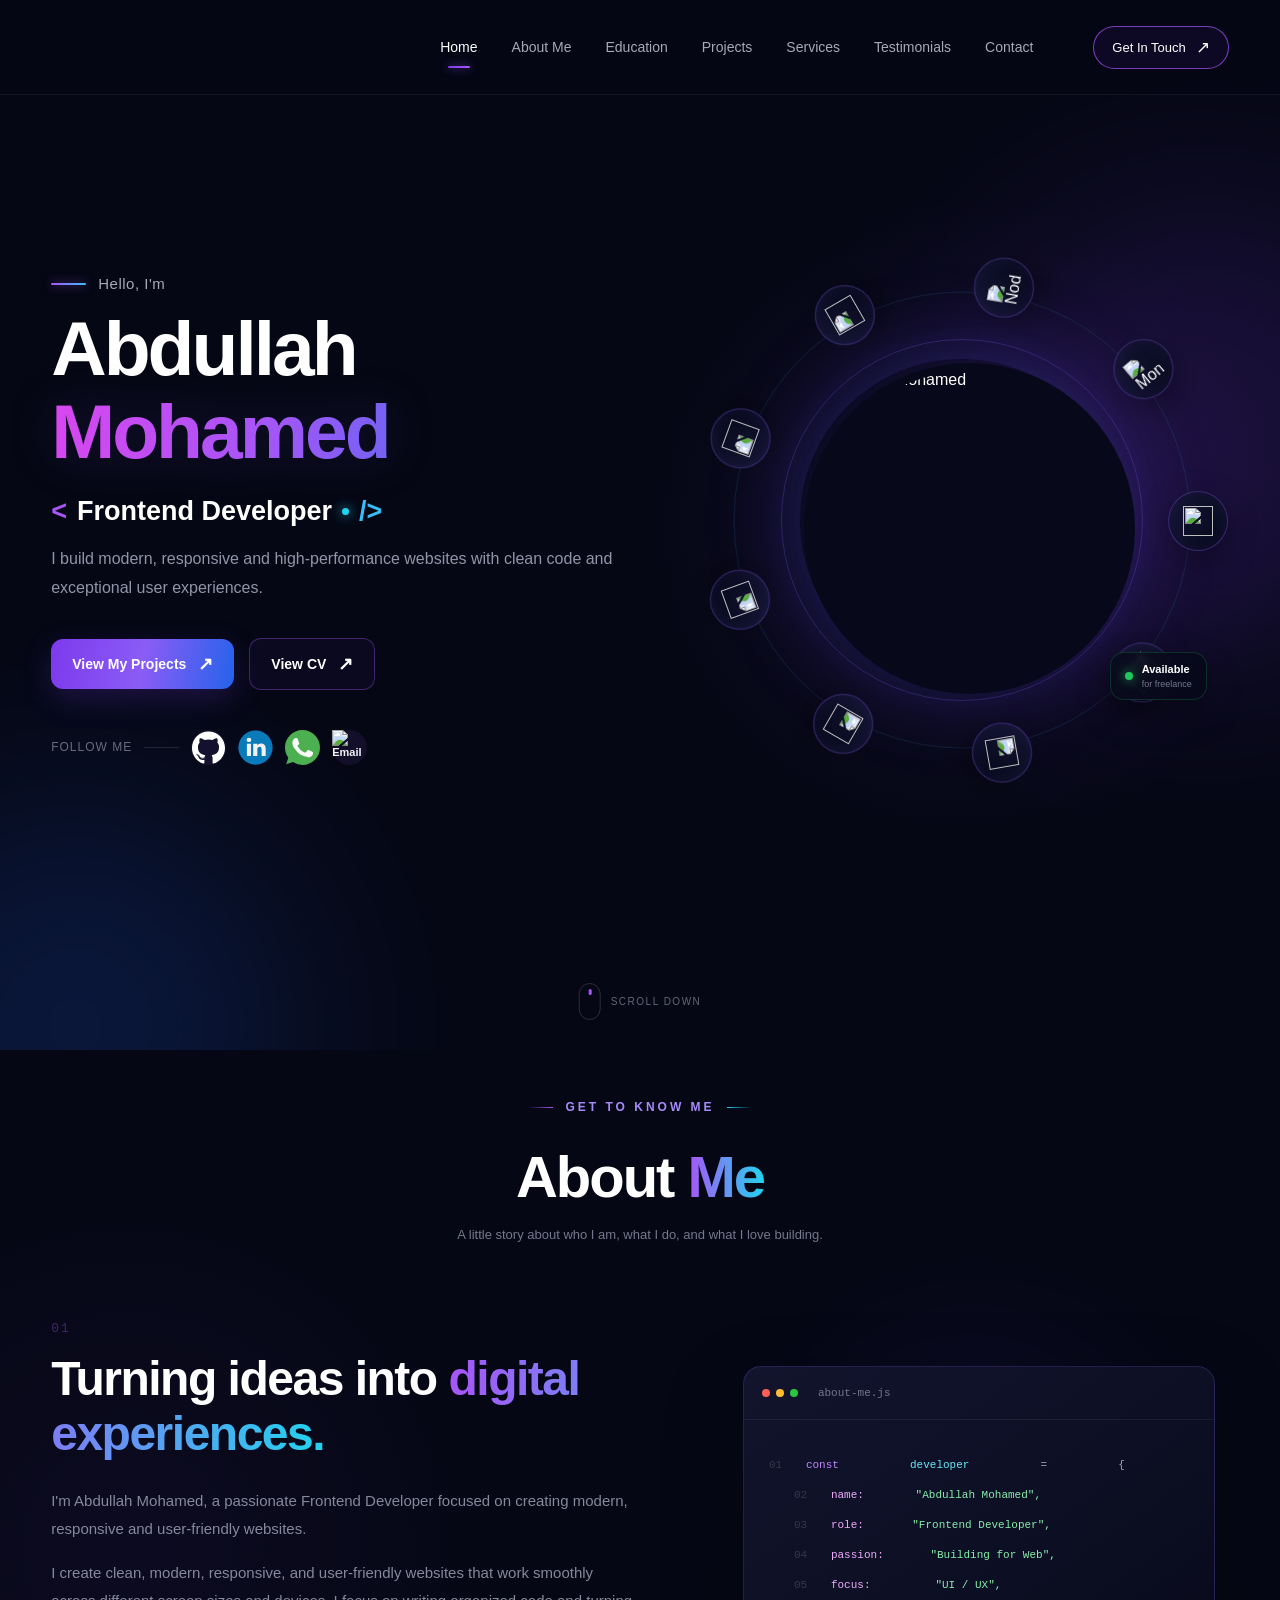
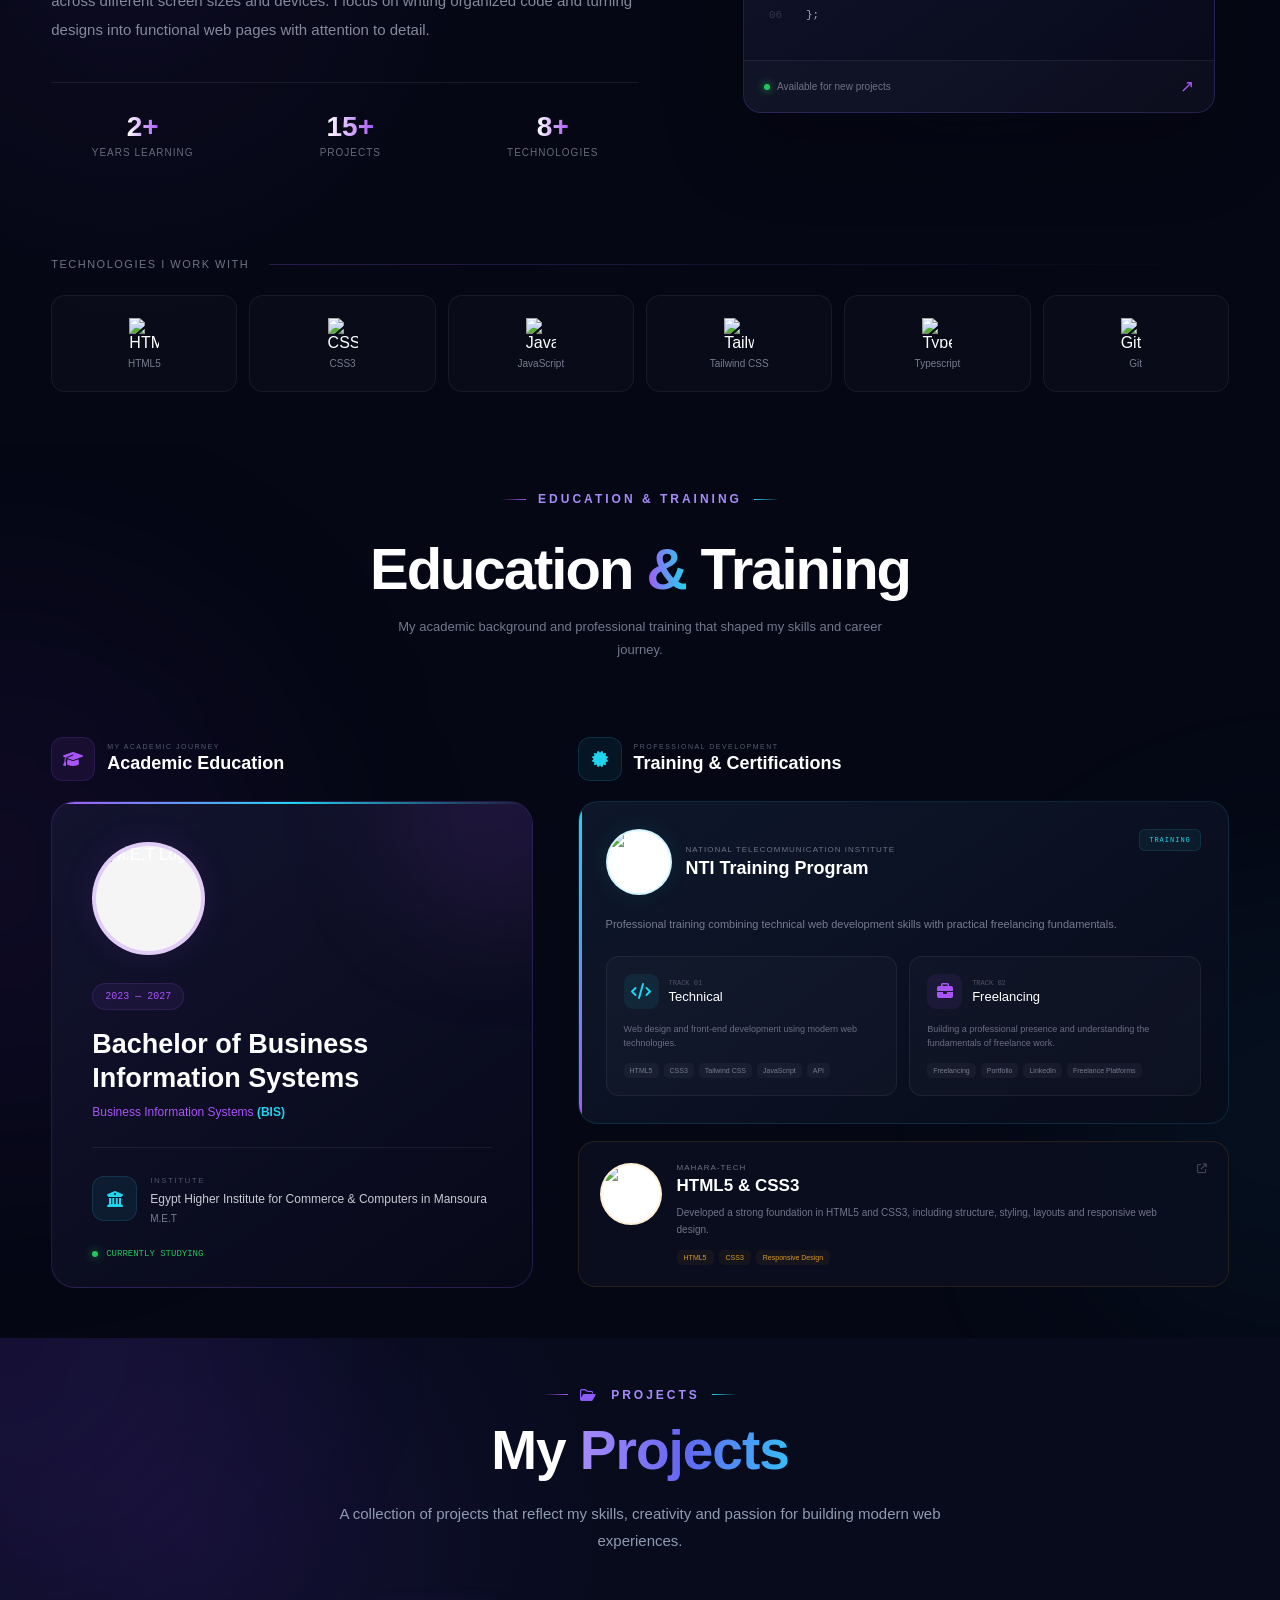
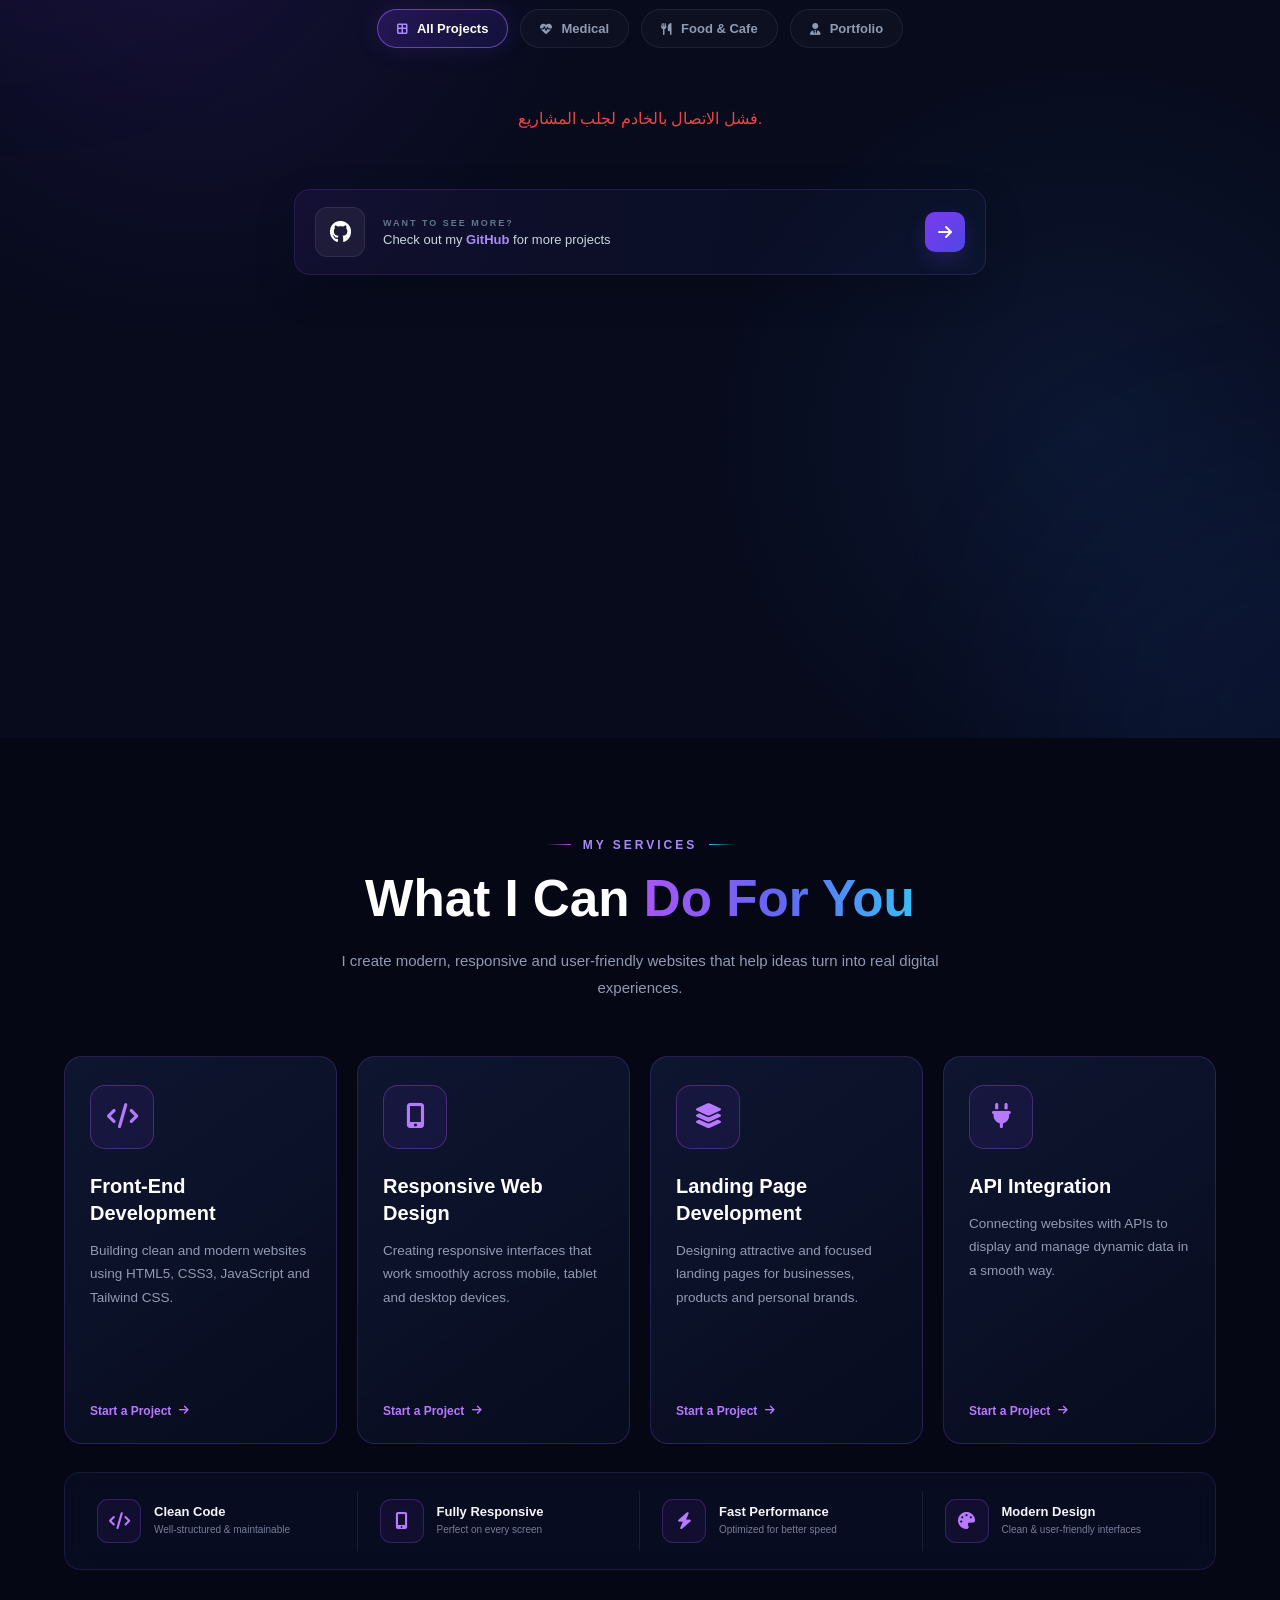
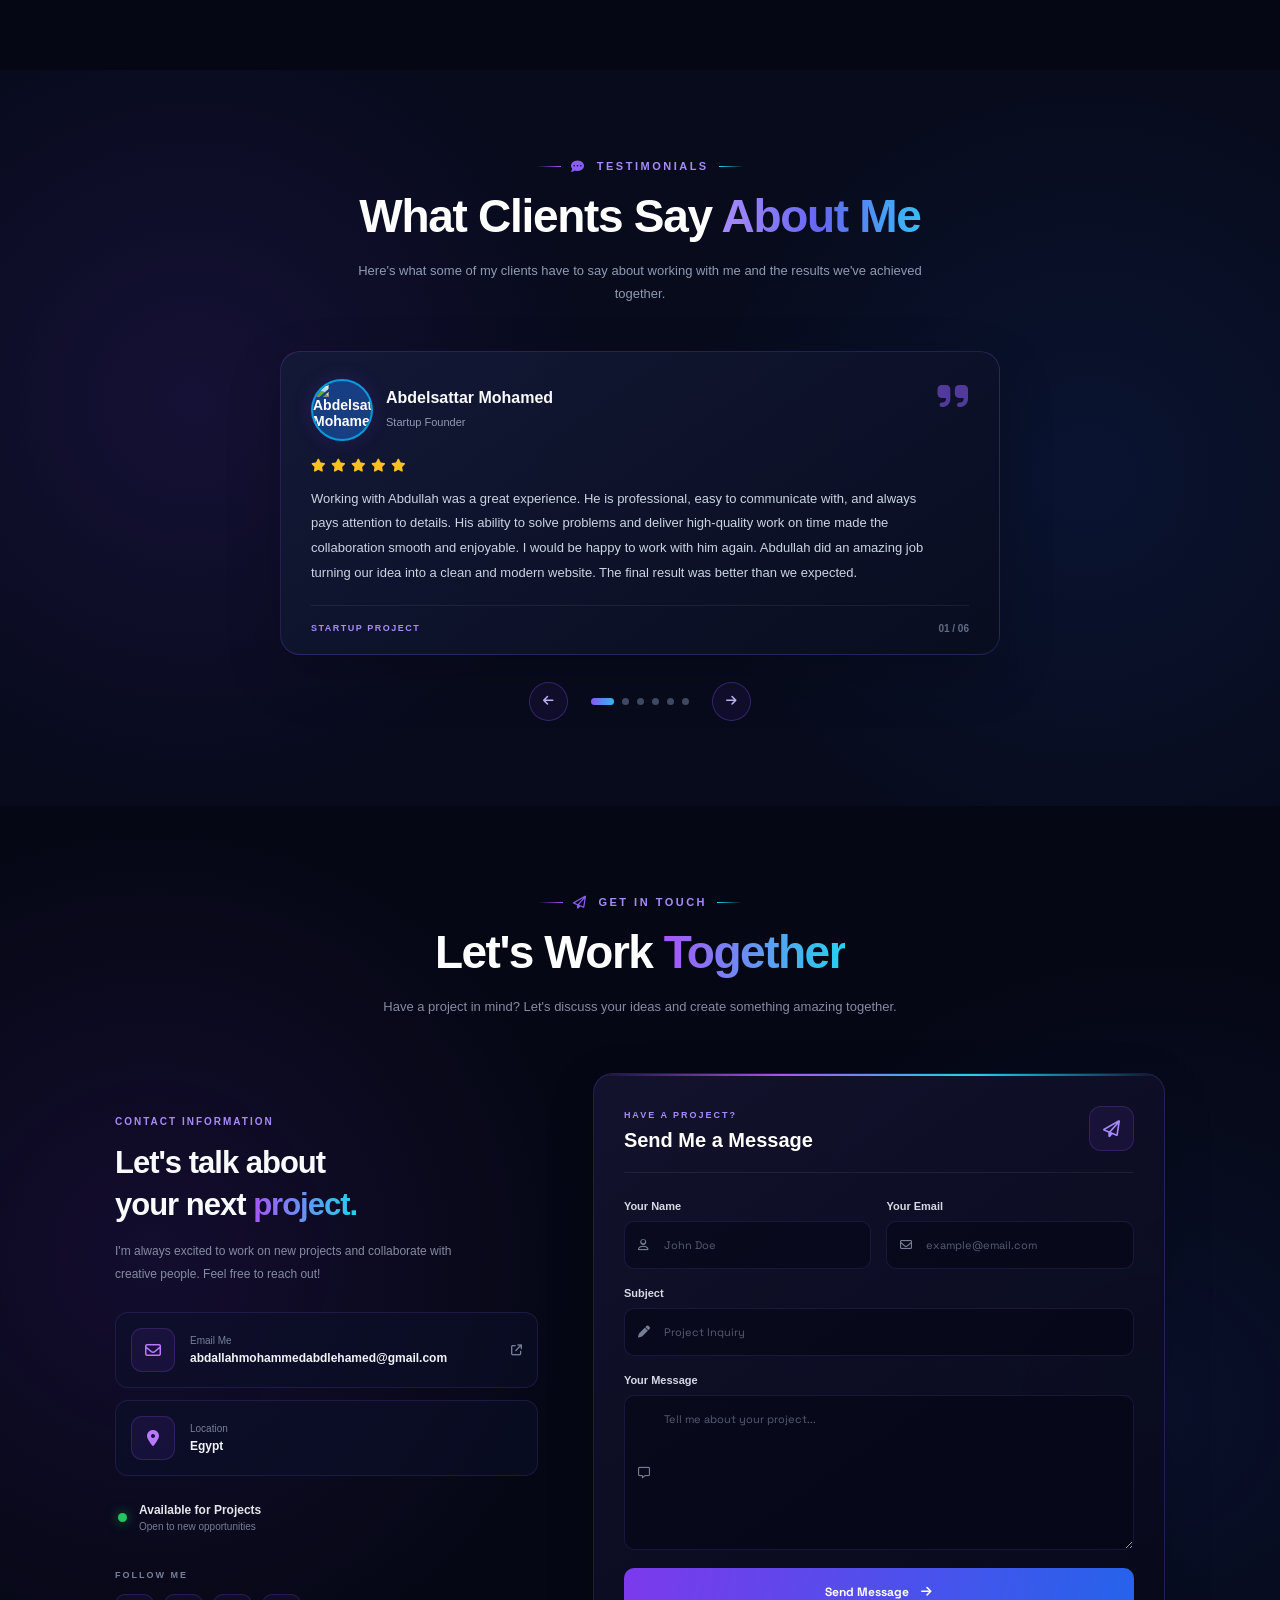
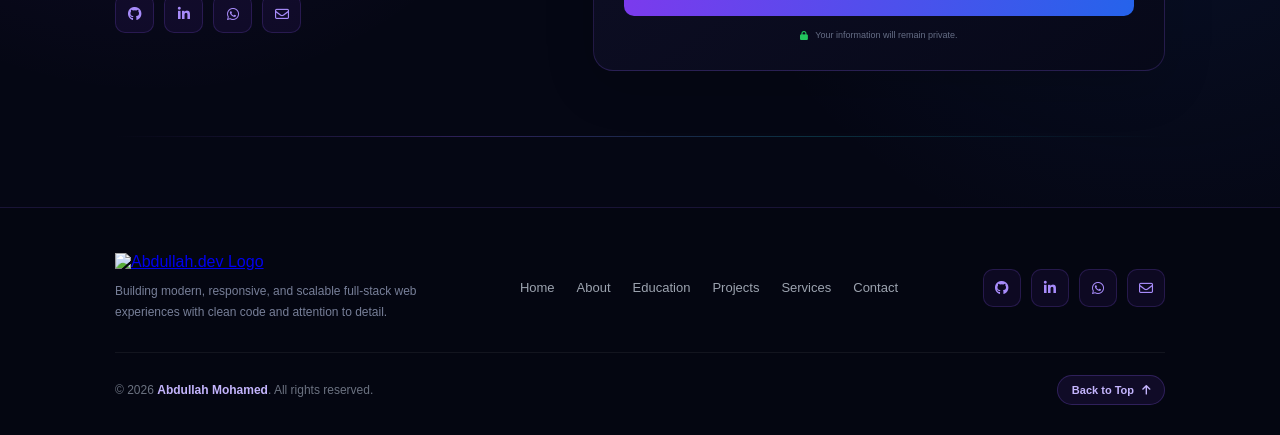
==== Frontend/index.html @ ff329a5b "Add frontend, admin, and backend code" ====
<!DOCTYPE html>
<html lang="en">

<head>
    <meta charset="UTF-8">
    <meta name="viewport" content="width=device-width, initial-scale=1.0">
   <title>Abdullah Mohamed | Portfolio</title>
    <link rel="stylesheet" href="style.css">
    <link rel="stylesheet" href="https://cdnjs.cloudflare.com/ajax/libs/font-awesome/6.5.1/css/all.min.css"
        crossorigin="anonymous" referrerpolicy="no-referrer" />
    <link rel="preconnect" href="https://fonts.googleapis.com">
    <link rel="preconnect" href="https://fonts.gstatic.com" crossorigin>

    <link href="https://fonts.googleapis.com/css2?family=Space+Grotesk:wght@400;500;600;700&display=swap"
        rel="stylesheet">
</head>

<body>
    <header class="navbar" id="navbar">
        <div class="nav-container">

            <!-- Logo -->
            <a href="#home" class="logo">
                <span><img src="imgs\logo.png" alt=""></span>
            </a>

            <!-- Desktop Navigation -->
            <nav class="nav-menu" id="navMenu">
                <a href="#home" class="nav-link active">Home</a>
                <a href="#about" class="nav-link">About Me</a>
                <a href="#education" class="nav-link">Education</a>
                <a href="#projects" class="nav-link">Projects</a>
                <a href="#services" class="nav-link">Services</a>
                <a href="#testimonials" class="nav-link">Testimonials</a>
                <a href="#contact" class="nav-link">Contact</a>
            </nav>

            <!-- CTA -->
            <a href="#contact" class="nav-cta">
                Get In Touch
                <span>↗</span>
            </a>

            <!-- Mobile Menu Button -->
            <button class="menu-toggle" id="menuToggle" aria-label="Open Menu">
                <span></span>
                <span></span>
                <span></span>
            </button>

        </div>
    </header>

    <!-- ================================
     HERO SECTION
================================= -->

    <section class="hero" id="home">

        <!-- Background Effects -->
        <div class="hero-glow hero-glow-1"></div>
        <div class="hero-glow hero-glow-2"></div>

        <div class="hero-container">

            <!-- =========================
             HERO CONTENT
        ========================== -->

            <div class="hero-content">

                <span class="hero-greeting">
                    <span class="greeting-line"></span>
                    Hello, I'm
                </span>

                <h1 class="hero-title">
                    Abdullah
                    <span>Mohamed</span>
                </h1>

                <h2 class="hero-role">
                    Frontend Developer
                    <span class="typing-dot"></span>
                </h2>

                <p class="hero-description">
                    I build modern, responsive and high-performance
                    websites with clean code and exceptional user
                    experiences.
                </p>


                <!-- Buttons -->

                <div class="hero-buttons">

                    <a href="#projects" class="hero-btn primary-btn">
                        <span>View My Projects</span>
                        <span class="btn-arrow">↗</span>
                    </a>

                  <a href="assets/files/Abdullah-CV.pdf" target="_blank" rel="noopener noreferrer" class="hero-btn secondary-btn">
                        <span>View CV</span>
                        <span class="btn-arrow">↗</span>
                    </a>

                </div>


                <!-- Social Links -->

                <div class="hero-social">

                    <span class="social-label">
                        Follow me
                    </span>

                    <div class="social-line"></div>

                    <a href="https://github.com/abdallahmohammedabdlehamed-svg" target="_blank" rel="noopener noreferrer" class="social-link" aria-label="GitHub">

                        <svg xmlns="http://www.w3.org/2000/svg" viewBox="0 0 128 128">
                            <g fill="#ffffff">
                                <path fill-rule="evenodd" clip-rule="evenodd"
                                    d="M64 5.103c-33.347 0-60.388 27.035-60.388 60.388 0 26.682 17.303 49.317 41.297 57.303 3.017.56 4.125-1.31 4.125-2.905 0-1.44-.056-6.197-.082-11.243-16.8 3.653-20.345-7.125-20.345-7.125-2.747-6.98-6.705-8.836-6.705-8.836-5.48-3.748.413-3.67.413-3.67 6.063.425 9.257 6.223 9.257 6.223 5.386 9.23 14.127 6.562 17.573 5.02.542-3.903 2.107-6.568 3.834-8.076-13.413-1.525-27.514-6.704-27.514-29.843 0-6.593 2.36-11.98 6.223-16.21-.628-1.52-2.695-7.662.584-15.98 0 0 5.07-1.623 16.61 6.19C53.7 35 58.867 34.327 64 34.304c5.13.023 10.3.694 15.127 2.033 11.526-7.813 16.59-6.19 16.59-6.19 3.287 8.317 1.22 14.46.593 15.98 3.872 4.23 6.215 9.617 6.215 16.21 0 23.194-14.127 28.3-27.574 29.796 2.167 1.874 4.097 5.55 4.097 11.183 0 8.08-.07 14.583-.07 16.572 0 1.607 1.088 3.49 4.148 2.897 23.98-7.994 41.263-30.622 41.263-57.294C124.388 32.14 97.35 5.104 64 5.104z" />
                                <path
                                    d="M26.484 91.806c-.133.3-.605.39-1.035.185-.44-.196-.685-.605-.543-.906.13-.31.603-.395 1.04-.188.44.197.69.61.537.91zm2.446 2.729c-.287.267-.85.143-1.232-.28-.396-.42-.47-.983-.177-1.254.298-.266.844-.14 1.24.28.394.426.472.984.17 1.255zM31.312 98.012c-.37.258-.976.017-1.35-.52-.37-.538-.37-1.183.01-1.44.373-.258.97-.025 1.35.507.368.545.368 1.19-.01 1.452zm3.261 3.361c-.33.365-1.036.267-1.552-.23-.527-.487-.674-1.18-.343-1.544.336-.366 1.045-.264 1.564.23.527.486.686 1.18.333 1.543zm4.5 1.951c-.147.473-.825.688-1.51.486-.683-.207-1.13-.76-.99-1.238.14-.477.823-.7 1.512-.485.683.206 1.13.756.988 1.237zm4.943.361c.017.498-.563.91-1.28.92-.723.017-1.308-.387-1.315-.877 0-.503.568-.91 1.29-.924.717-.013 1.306.387 1.306.88zm4.598-.782c.086.485-.413.984-1.126 1.117-.7.13-1.35-.172-1.44-.653-.086-.498.422-.997 1.122-1.126.714-.123 1.354.17 1.444.663zm0 0" />
                            </g>
                        </svg>

                    </a>

                    <a href="https://www.linkedin.com/in/abdullah-mohammed0" target="_blank" rel="noopener noreferrer" class="social-link" aria-label="LinkedIn">

                        <svg xmlns="http://www.w3.org/2000/svg" xml:space="preserve" viewBox="0 0 512 512"
                            id="linkedin">
                            <switch fill="#000000">
                                <g>
                                    <path fill="#0A7BBA"
                                        d="M506 256.879c0 138.066-111.934 250-250 250-138.067 0-250-111.934-250-250 0-138.067 111.933-250 250-250 138.066 0 250 111.933 250 250zm0 0">
                                    </path>
                                    <path fill="#F2F2F2"
                                        d="M405.36 276.985v103.076h-59.753v-96.157c0-24.153-8.617-40.647-30.269-40.647-16.493 0-26.308 11.119-30.638 21.869-1.588 3.83-1.98 9.161-1.98 14.558v100.378h-59.774s.805-162.873 0-179.734h59.774v25.478c-.108.196-.282.389-.392.585h.392v-.585c7.943-12.227 22.108-29.702 53.856-29.702 39.321 0 68.784 25.698 68.784 80.881zM160.452 113.698c-20.455 0-33.815 13.426-33.815 31.052 0 17.255 12.969 31.049 33.032 31.049h.37c20.846 0 33.815-13.793 33.815-31.049-.392-17.625-12.969-31.052-33.402-31.052zm-30.268 266.364h59.731V200.328h-59.731v179.734zm0 0">
                                    </path>
                                </g>
                            </switch>
                        </svg>

                    </a>

                    <a href="https://wa.me/201092644741" target="_blank" rel="noopener noreferrer" class="social-link" aria-label="WhatsApp">

                        <svg xmlns="http://www.w3.org/2000/svg" xml:space="preserve" viewBox="0 0 16 16" id="whatsapp">
                            <path fill="#4CAF50"
                                d="M8.002 0h-.004C3.587 0 0 3.588 0 8a7.94 7.94 0 0 0 1.523 4.689l-.997 2.972 3.075-.983A7.93 7.93 0 0 0 8.002 16C12.413 16 16 12.411 16 8s-3.587-8-7.998-8z">
                            </path>
                            <path fill="#FAFAFA"
                                d="M12.657 11.297c-.193.545-.959.997-1.57 1.129-.418.089-.964.16-2.802-.602-2.351-.974-3.865-3.363-3.983-3.518-.113-.155-.95-1.265-.95-2.413s.583-1.707.818-1.947c.193-.197.512-.287.818-.287.099 0 .188.005.268.009.235.01.353.024.508.395.193.465.663 1.613.719 1.731.057.118.114.278.034.433-.075.16-.141.231-.259.367-.118.136-.23.24-.348.386-.108.127-.23.263-.094.498.136.23.606.997 1.298 1.613.893.795 1.617 1.049 1.876 1.157.193.08.423.061.564-.089.179-.193.4-.513.625-.828.16-.226.362-.254.574-.174.216.075 1.359.64 1.594.757.235.118.39.174.447.273.056.099.056.564-.137 1.11z">
                            </path>
                        </svg>

                    </a>

                    <a href="mailto:abdallahmohammedabdlehamed@gmail.com" class="social-link" aria-label="Email">
    <img src="imgs/At.png" alt="Email" />
</a>


                </div>

            </div>


            <!-- =========================
     HERO VISUAL
========================= -->

            <div class="hero-visual">

                <!-- Ambient Glow -->
                <div class="profile-glow"></div>

                <!-- Orbit System -->
                <div class="orbit-system">

                    <!-- Orbit Rings -->
                    <div class="orbit-ring orbit-ring-1"></div>
                    <div class="orbit-ring orbit-ring-2"></div>

                    <!-- Technology Icons -->
                    <div class="tech-orbit orbit-tech-1">
                        <div class="tech-icon">
                            <span>
                                <img
                                    src="https://cdn.jsdelivr.net/gh/devicons/devicon@latest/icons/html5/html5-original.svg" />
                            </span>
                        </div>
                    </div>

                    <div class="tech-orbit orbit-tech-2">
                        <div class="tech-icon">
                            <span>
                                <img
                                    src="https://cdn.jsdelivr.net/gh/devicons/devicon@latest/icons/css3/css3-original.svg" />
                            </span>
                        </div>
                    </div>

                    <div class="tech-orbit orbit-tech-3">
                        <div class="tech-icon">
                            <span>
                                <img
                                    src="https://cdn.jsdelivr.net/gh/devicons/devicon@latest/icons/javascript/javascript-original.svg" />
                            </span>
                        </div>
                    </div>

                    <div class="tech-orbit orbit-tech-4">
                        <div class="tech-icon">
                            <span>
                                <img
                                    src="https://cdn.jsdelivr.net/gh/devicons/devicon@latest/icons/tailwindcss/tailwindcss-original.svg" />
                            </span>
                        </div>
                    </div>

                    <div class="tech-orbit orbit-tech-5">
                        <div class="tech-icon">
                            <span>
                                <img
                                    src="https://cdn.jsdelivr.net/gh/devicons/devicon@latest/icons/git/git-original.svg" />
                            </span>
                        </div>
                    </div>

                    <div class="tech-orbit orbit-tech-6">
                        <div class="tech-icon">
                            <span>
                                <img
                                    src="https://cdn.jsdelivr.net/gh/devicons/devicon@latest/icons/typescript/typescript-original.svg" />
                            </span>
                        </div>
                    </div>

                    <div class="tech-orbit orbit-tech-7">
                        <div class="tech-icon">
                            <span>

                                <img
                                    src="https://cdn.jsdelivr.net/gh/devicons/devicon@latest/icons/vscode/vscode-original.svg" />

                            </span>
                        </div>
                    </div>

                   <div class="tech-orbit orbit-tech-8">
                        <div class="tech-icon">
                            <span>
                                <img
                                    src="https://cdn.jsdelivr.net/gh/devicons/devicon@latest/icons/nodejs/nodejs-original.svg"
                                    alt="Node.js" />
                            </span>
                        </div>
                    </div>

                    <div class="tech-orbit orbit-tech-9">
                        <div class="tech-icon">
                            <span>
                                <img
                                    src="https://cdn.jsdelivr.net/gh/devicons/devicon@latest/icons/mongodb/mongodb-original.svg"
                                    alt="MongoDB" />
                            </span>
                        </div>
                    </div>

                </div>


                <!-- Profile -->
                <div class="profile-wrapper">

                    <div class="profile-border">

                        <div class="profile-image">

                            <img src="imgs\1786145734252.jpg" alt="Abdullah Mohamed">

                        </div>

                    </div>

                </div>


                <!-- Available Badge -->
                <div class="available-badge">

                    <span class="available-dot"></span>

                    <div>
                        <strong>Available</strong>
                        <small>for freelance</small>
                    </div>

                </div>

            </div>

        </div>


        <!-- Scroll Indicator -->

        <a href="#about" class="scroll-indicator">

            <span class="scroll-mouse">
                <span></span>
            </span>

            <span>Scroll Down</span>

        </a>

    </section>


    <!-- ========================================
     ABOUT ME
======================================== -->

    <section class="about" id="about">

        <div class="about-container">

            <!-- Section Header -->
            <div class="section-heading">

                <span class="section-label">
                    Get To Know Me
                </span>

                <h2>
                    About <span>Me</span>
                </h2>

                <p>
                    A little story about who I am,
                    what I do, and what I love building.
                </p>

            </div>


            <!-- About Main -->
            <div class="about-main">

                <!-- Left Content -->
                <div class="about-content">
                    <span class="about-number">01</span>

                    <h3>
                        Turning ideas into
                        <span>digital experiences.</span>
                    </h3>

                    <p>
                        I'm Abdullah Mohamed, a passionate Frontend Developer
                        focused on creating modern, responsive and user-friendly
                        websites.
                    </p>

                    <p>
                        I create clean, modern, responsive,
                        and user-friendly websites that work
                        smoothly across different screen sizes and devices.
                        I focus on writing organized code and turning designs
                        into functional web pages with attention to detail.
                    </p>


                    <!-- Quick Stats -->
                    <div class="about-stats">

                        <div class="about-stat">
                            <strong>2+</strong>
                            <span>Years Learning</span>
                        </div>

                        <div class="about-stat">
                            <strong>15+</strong>
                            <span>Projects</span>
                        </div>

                        <div class="about-stat">
                            <strong>8+</strong>
                            <span>Technologies</span>
                        </div>

                    </div>

                </div>


                <!-- Right Developer Card -->
                <div class="about-card-wrapper">

                    <div class="about-card">

                        <!-- Card Top -->
                        <div class="card-top">

                            <div class="window-dots">
                                <span></span>
                                <span></span>
                                <span></span>
                            </div>

                            <span class="card-file">
                                about-me.js
                            </span>

                        </div>

                        <!-- Code -->
                        <div class="code-content">

                            <div class="code-line">
                                <span class="line-number">01</span>
                                <span class="code-keyword">const</span>
                                <span class="code-variable">
                                    developer
                                </span>
                                <span class="code-symbol">=</span>
                                <span class="code-bracket">{</span>
                            </div>

                            <div class="code-line indent">
                                <span class="line-number">02</span>
                                <span class="code-property">
                                    name:
                                </span>
                                <span class="code-string">
                                    "Abdullah Mohamed",
                                </span>
                            </div>

                            <div class="code-line indent">
                                <span class="line-number">03</span>
                                <span class="code-property">
                                    role:
                                </span>
                                <span class="code-string">
                                    "Frontend Developer",
                                </span>
                            </div>

                            <div class="code-line indent">
                                <span class="line-number">04</span>
                                <span class="code-property">
                                    passion:
                                </span>
                                <span class="code-string">
                                    "Building for Web",
                                </span>
                            </div>

                            <div class="code-line indent">
                                <span class="line-number">05</span>
                                <span class="code-property">
                                    focus:
                                </span>
                                <span class="code-string">
                                    "UI / UX",
                                </span>
                            </div>

                            <div class="code-line">
                                <span class="line-number">06</span>
                                <span class="code-bracket">};</span>
                            </div>

                        </div>


                        <!-- Card Footer -->
                        <div class="card-footer">

                            <span>
                                <i></i>
                                Available for new projects
                            </span>

                            <span class="code-arrow">
                                ↗
                            </span>

                        </div>

                    </div>

                </div>

            </div>


            <!-- =================================
             TECHNOLOGIES
        ================================== -->

            <div class="about-tech">

                <div class="tech-heading">

                    <span>Technologies I Work With</span>

                    <div></div>

                </div>


                <div class="tech-list">

                    <div class="about-tech-item">
                        <img src="https://cdn.jsdelivr.net/gh/devicons/devicon@latest/icons/html5/html5-original.svg"
                            alt="HTML5">
                        <span>HTML5</span>
                    </div>

                    <div class="about-tech-item">
                        <img src="https://cdn.jsdelivr.net/gh/devicons/devicon@latest/icons/css3/css3-original.svg"
                            alt="CSS3">
                        <span>CSS3</span>
                    </div>

                    <div class="about-tech-item">
                        <img src="https://cdn.jsdelivr.net/gh/devicons/devicon@latest/icons/javascript/javascript-original.svg"
                            alt="JavaScript">
                        <span>JavaScript</span>
                    </div>

                    <div class="about-tech-item">
                        <img src="https://cdn.jsdelivr.net/gh/devicons/devicon@latest/icons/tailwindcss/tailwindcss-original.svg"
                            alt="Tailwind CSS">
                        <span>Tailwind CSS</span>
                    </div>

                    <div class="about-tech-item">
                        <img src="https://cdn.jsdelivr.net/gh/devicons/devicon@latest/icons/typescript/typescript-original.svg"
                            alt="Typescript">
                        <span>Typescript</span>
                    </div>

                    <div class="about-tech-item">
                        <img src="https://cdn.jsdelivr.net/gh/devicons/devicon@latest/icons/git/git-original.svg"
                            alt="Git">
                        <span>Git</span>
                    </div>

                </div>

            </div>

        </div>

    </section>


    <!-- =========================================
     EDUCATION & TRAINING
========================================= -->

    <section class="education-section" id="education">

        <div class="education-container">

            <!-- Section Heading -->
            <div class="section-heading">

                <span class="section-label">
                    EDUCATION & TRAINING
                </span>

                <h2>
                    Education <span>&</span> Training
                </h2>

                <p>
                    My academic background and professional training
                    that shaped my skills and career journey.
                </p>

            </div>


            <!-- Main Layout -->
            <div class="education-grid">


                <!-- =====================================
                 ACADEMIC EDUCATION
            ====================================== -->

                <div class="academic-area">

                    <div class="education-heading">

                        <div class="heading-icon">
                            <i class="fa-solid fa-graduation-cap"></i>
                        </div>

                        <div>
                            <span>MY ACADEMIC JOURNEY</span>

                            <h3>
                                Academic Education
                            </h3>
                        </div>

                    </div>


                    <!-- Academic Card -->

                    <article class="academic-card">

                        <div class="academic-glow"></div>


                        <!-- Logo -->

                        <div class="institution-logo met-logo">

                            <img src="imgs/M.E.T LOGO.png " alt="M.E.T Logo">

                        </div>


                        <!-- Date -->

                        <div class="education-date">
                            2023 — 2027
                        </div>


                        <h3 class="degree-title">
                            Bachelor of Business
                            Information Systems
                        </h3>


                        <p class="major">
                            Business Information Systems
                            <strong>(BIS)</strong>
                        </p>


                        <div class="academic-divider"></div>


                        <!-- Institution -->

                        <div class="institution-info">

                            <div class="institution-icon">

                                <i class="fa-solid fa-building-columns"></i>

                            </div>

                            <div>

                                <span>
                                    INSTITUTE
                                </span>

                                <h4>
                                    Egypt Higher Institute for
                                    Commerce & Computers in Mansoura
                                </h4>

                                <p>
                                    M.E.T
                                </p>

                            </div>

                        </div>


                        <!-- Current Status -->

                        <div class="study-status">

                            <span class="status-dot"></span>

                            Currently Studying

                        </div>

                    </article>

                </div>



                <!-- =====================================
                 TRAINING
            ====================================== -->

                <div class="training-area">

                    <div class="education-heading">

                        <div class="heading-icon training-icon">
                            <i class="fa-solid fa-certificate"></i>
                        </div>

                        <div>

                            <span>
                                PROFESSIONAL DEVELOPMENT
                            </span>

                            <h3>
                                Training & Certifications
                            </h3>

                        </div>

                    </div>


                    <!-- =================================
                     NTI
                ================================== -->

                    <article class="nti-card">

                        <!-- NTI Header -->

                        <div class="nti-header">

                            <div class="institution-logo nti-logo">

                                <img src="imgs/NTI LOGO.png" alt="National Telecommunication Institute Logo">

                            </div>


                            <div class="nti-title">

                                <span>
                                    National Telecommunication Institute
                                </span>

                                <h3>
                                    NTI Training Program
                                </h3>

                            </div>


                            <div class="training-badge">
                                TRAINING
                            </div>

                        </div>


                        <p class="nti-description">

                            Professional training combining technical
                            web development skills with practical
                            freelancing fundamentals.

                        </p>


                        <!-- NTI Tracks -->

                        <div class="nti-tracks">


                            <!-- Technical Track -->

                            <div class="training-track technical-track">

                                <div class="track-top">

                                    <div class="track-icon">

                                        <i class="fa-solid fa-code"></i>

                                    </div>

                                    <div>

                                        <span>
                                            TRACK 01
                                        </span>

                                        <h4>
                                            Technical
                                        </h4>

                                    </div>

                                </div>


                                <p>
                                    Web design and front-end development
                                    using modern web technologies.
                                </p>


                                <div class="technology-list">

                                    <span>HTML5</span>

                                    <span>CSS3</span>

                                    <span>Tailwind CSS</span>

                                    <span>JavaScript</span>

                                    <span>API</span>

                                </div>

                            </div>



                            <!-- Freelancing Track -->

                            <div class="training-track freelance-track">

                                <div class="track-top">

                                    <div class="track-icon">

                                        <i class="fa-solid fa-briefcase"></i>

                                    </div>

                                    <div>

                                        <span>
                                            TRACK 02
                                        </span>

                                        <h4>
                                            Freelancing
                                        </h4>

                                    </div>

                                </div>


                                <p>
                                    Building a professional presence
                                    and understanding the fundamentals
                                    of freelance work.
                                </p>


                                <div class="technology-list">

                                    <span>Freelancing</span>

                                    <span>Portfolio</span>

                                    <span>LinkedIn</span>

                                    <span>Freelance Platforms</span>

                                </div>

                            </div>

                        </div>

                    </article>



                    <!-- =================================
                     MAHARA TECH
                ================================== -->

                    <article class="mahara-card">


                        <div class="mahara-logo">

                            <img src="imgs/MAHARA LOGO.png" alt="Mahara-Tech Logo">

                        </div>


                        <div class="mahara-content">

                            <span>
                                MAHARA-TECH
                            </span>

                            <h3>
                                HTML5 & CSS3
                            </h3>

                            <p>
                                Developed a strong foundation in HTML5
                                and CSS3, including structure, styling,
                                layouts and responsive web design.
                            </p>


                            <div class="mahara-skills">

                                <span>HTML5</span>

                                <span>CSS3</span>

                                <span>Responsive Design</span>

                            </div>

                        </div>


                        <div class="certificate-arrow">

                            <i class="fa-solid fa-arrow-up-right-from-square"></i>

                        </div>

                    </article>

                </div>

            </div>

        </div>

    </section>


    <!-- =========================================
     PROJECTS SECTION
========================================= -->

    <section class="projects-section" id="projects">

        <div class="projects-container">

            <!-- Section Heading -->
            <div class="projects-heading">

                <div class="section-label">


                    <i class="fa-regular fa-folder-open"></i>

                    <span>PROJECTS</span>


                </div>


                <h2>
                    My <span>Projects</span>
                </h2>


                <p>
                    A collection of projects that reflect my skills,
                    creativity and passion for building modern web experiences.
                </p>

            </div>


            <!-- =====================================
     PROJECT FILTERS
====================================== -->

            <div class="project-filters">

                <button class="filter-btn active" data-filter="all">
                    <i class="fa-solid fa-border-all"></i>
                    <span>All Projects</span>
                </button>


                <button class="filter-btn" data-filter="medical">
                    <i class="fa-solid fa-heart-pulse"></i>
                    <span>Medical</span>
                </button>


                <button class="filter-btn" data-filter="food">
                    <i class="fa-solid fa-utensils"></i>
                    <span>Food & Cafe</span>
                </button>


                <button class="filter-btn" data-filter="portfolio">
                    <i class="fa-solid fa-user-tie"></i>
                    <span>Portfolio</span>
                </button>

            </div>


            <!-- =====================================
             PROJECTS GRID
        ====================================== -->

            <div class="projects-grid">


                <!-- =================================
                 PROJECT 01
            ================================== -->

                <article class="project-card" data-category="food">

                    <!-- Project Image -->

                    <div class="project-image">

                        <img src="imgs/nova coffee project.png" alt="online ordering website">


                        <div class="project-image-overlay">

                            <a href="https://abdallahmohammedabdlehamed-svg.github.io/nti-nova-project/"
                                class="project-preview" aria-label="View project">
                                <i class="fa-solid fa-arrow-up-right-from-square"></i>
                            </a>

                        </div>

                    </div>


                    <!-- Project Info -->

                    <div class="project-content">

                        <div class="project-meta">

                            <span class="project-type">

                                <i class="fa-solid fa-globe"></i>

                                Website

                            </span>


                            <span class="project-date">
                                2026
                            </span>

                        </div>


                        <h3>
                            online ordering website
                        </h3>


                        <p>
                            A responsive coffee shop website featuring
                            interactive menu browsing and dynamic
                            online ordering.
                        </p>


                        <!-- Technologies -->

                        <div class="project-tech">

                            <span class="html">
                                HTML5
                            </span>

                            <span class="css">
                                tailwind CSS
                            </span>

                            <span class="js">
                                JavaScript
                            </span>

                        </div>


                        <!-- Project Link -->

                        <a href="https://abdallahmohammedabdlehamed-svg.github.io/nti-nova-project/"
                            class="project-link">

                            <span>
                                View Project
                            </span>

                            <i class="fa-solid fa-arrow-up-right-from-square"></i>

                        </a>

                    </div>

                </article>



                <!-- =================================
                 PROJECT 02
            ================================== -->

                <article class="project-card" data-category="medical">

                    <div class="project-image">

                        <img src="imgs/medcare project.png " alt="Travel Landing Page">


                        <div class="project-image-overlay">

                            <a href="https://abdallahmohammedabdlehamed-svg.github.io/MedCare-web-Site/"
                                class="project-preview" aria-label="View project">
                                <i class="fa-solid fa-arrow-up-right-from-square"></i>
                            </a>

                        </div>

                    </div>


                    <div class="project-content">

                        <div class="project-meta">

                            <span class="project-type">

                                <i class="fa-solid fa-globe"></i>

                                Website & Dachboard

                            </span>


                            <span class="project-date">
                                2026
                            </span>

                        </div>


                        <h3>
                            MedCare & Admin Dashboard
                        </h3>


                        <p>
                            A responsive clinic booking web app with
                            patient scheduling and an admin management
                            dashboard.
                        </p>


                        <div class="project-tech">

                            <span class="html">
                                HTML5
                            </span>

                            <span class="css">
                                CSS3
                            </span>

                            <span class="js">
                                JavaScript
                            </span>

                        </div>


                        <a href="https://abdallahmohammedabdlehamed-svg.github.io/MedCare-web-Site/"
                            class="project-link">

                            <span>
                                View Project
                            </span>

                            <i class="fa-solid fa-arrow-up-right-from-square"></i>

                        </a>

                    </div>

                </article>



                <!-- =================================
                 PROJECT 03
            ================================== -->

                <article class="project-card" data-category="portfolio">

                    <div class="project-image">

                        <img src="imgs\portfolio project.png" alt="Admin Dashboard">


                        <div class="project-image-overlay">

                            <a href="#" class="project-preview" aria-label="View project">
                                <i class="fa-solid fa-arrow-up-right-from-square"></i>
                            </a>

                        </div>

                    </div>


                    <div class="project-content">

                        <div class="project-meta">

                            <span class="project-type">

                                <i class="fa-solid fa-chart-line"></i>

                                website & Portfolio

                            </span>


                            <span class="project-date">
                                2026
                            </span>

                        </div>


                        <h3>
                            Personal Portfolio website
                        </h3>


                        <p>
                            A personal developer portfolio showcasing skills,
                            interactive project galleries, and modern responsive
                            UI design.
                        </p>


                        <div class="project-tech">

                            <span class="html">
                                HTML5
                            </span>

                            <span class="css">
                                CSS3
                            </span>

                            <span class="js">
                                JavaScript
                            </span>

                        </div>


                        <a href="#" class="project-link">

                            <span>
                                View Project
                            </span>

                            <i class="fa-solid fa-arrow-up-right-from-square"></i>

                        </a>

                    </div>

                </article>

            </div>


            <!-- =====================================
             GITHUB CTA
        ====================================== -->

            <div class="projects-cta">

                <div class="cta-icon">

                    <i class="fa-brands fa-github"></i>

                </div>


                <div class="cta-text">

                    <span>
                        WANT TO SEE MORE?
                    </span>

                    <p>
                        Check out my
                        <strong>GitHub</strong>
                        for more projects
                    </p>

                </div>


                <a href="https://github.com/abdallahmohammedabdlehamed-svg" class="github-btn"
                    aria-label="Visit GitHub">

                    <i class="fa-solid fa-arrow-right"></i>

                </a>

            </div>

        </div>

    </section>


    <!-- =========================
     SERVICES SECTION
========================= -->
    <section class="services" id="services">

        <div class="services-container">

            <!-- Section Heading -->
            <div class="services-heading">



                <span class="section-label">MY SERVICES</span>



                <h2>
                    What I Can <span>Do For You</span>
                </h2>

                <p>
                    I create modern, responsive and user-friendly websites
                    that help ideas turn into real digital experiences.
                </p>

            </div>


            <!-- Services Cards -->
            <div class="services-grid">


                <!-- Service 1 -->
                <div class="service-card">

                    <div class="service-icon">
                        <i class="fa-solid fa-code"></i>
                    </div>

                    <h3>
                        Front-End Development
                    </h3>

                    <p>
                        Building clean and modern websites using
                        HTML5, CSS3, JavaScript and Tailwind CSS.
                    </p>

                    <a href="#contact" class="service-link">
                        Start a Project
                        <i class="fa-solid fa-arrow-right"></i>
                    </a>

                </div>


                <!-- Service 2 -->
                <div class="service-card">

                    <div class="service-icon">
                        <i class="fa-solid fa-mobile-screen-button"></i>
                    </div>

                    <h3>
                        Responsive Web Design
                    </h3>

                    <p>
                        Creating responsive interfaces that work smoothly
                        across mobile, tablet and desktop devices.
                    </p>

                    <a href="#contact" class="service-link">
                        Start a Project
                        <i class="fa-solid fa-arrow-right"></i>
                    </a>

                </div>


                <!-- Service 3 -->
                <div class="service-card">

                    <div class="service-icon">
                        <i class="fa-solid fa-layer-group"></i>
                    </div>

                    <h3>
                        Landing Page Development
                    </h3>

                    <p>
                        Designing attractive and focused landing pages
                        for businesses, products and personal brands.
                    </p>

                    <a href="#contact" class="service-link">
                        Start a Project
                        <i class="fa-solid fa-arrow-right"></i>
                    </a>

                </div>


                <!-- Service 4 -->
                <div class="service-card">

                    <div class="service-icon">
                        <i class="fa-solid fa-plug"></i>
                    </div>

                    <h3>
                        API Integration
                    </h3>

                    <p>
                        Connecting websites with APIs to display and
                        manage dynamic data in a smooth way.
                    </p>

                    <a href="#contact" class="service-link">
                        Start a Project
                        <i class="fa-solid fa-arrow-right"></i>
                    </a>

                </div>

            </div>
            <!-- =================================
     SERVICE HIGHLIGHTS
================================= -->
            <div class="service-highlights">

                <div class="highlight-item">

                    <div class="highlight-icon">
                        <i class="fa-solid fa-code"></i>
                    </div>

                    <div class="highlight-content">
                        <h4>Clean Code</h4>
                        <p>Well-structured & maintainable</p>
                    </div>

                </div>


                <div class="highlight-item">

                    <div class="highlight-icon">
                        <i class="fa-solid fa-mobile-screen-button"></i>
                    </div>

                    <div class="highlight-content">
                        <h4>Fully Responsive</h4>
                        <p>Perfect on every screen</p>
                    </div>

                </div>


                <div class="highlight-item">

                    <div class="highlight-icon">
                        <i class="fa-solid fa-bolt"></i>
                    </div>

                    <div class="highlight-content">
                        <h4>Fast Performance</h4>
                        <p>Optimized for better speed</p>
                    </div>

                </div>


                <div class="highlight-item">

                    <div class="highlight-icon">
                        <i class="fa-solid fa-palette"></i>
                    </div>

                    <div class="highlight-content">
                        <h4>Modern Design</h4>
                        <p>Clean & user-friendly interfaces</p>
                    </div>

                </div>

            </div>


        </div>

    </section>



    <!-- =========================================
     TESTIMONIALS SECTION
========================================= -->

    <section class="testimonials-section" id="testimonials">

        <div class="testimonials-container">

            <!-- Section Heading -->
            <div class="testimonials-heading">

                <div class="section-label">
                    <i class="fa-solid fa-comment-dots"></i>
                    <span>TESTIMONIALS</span>
                </div>

                <h2>
                    What Clients Say <span>About Me</span>
                </h2>

                <p>
                    Here's what some of my clients have to say about
                    working with me and the results we've achieved together.
                </p>

            </div>


            <!-- Slider -->
            <div class="testimonial-slider" id="testimonialSlider">

                <div class="testimonial-track">

                    <!-- Card 01 -->
                    <article class="testimonial-card active">

                        <div class="testimonial-top">

                            <div class="client-info">

                                <div class="client-avatar avatar-green">
                                    <img src="imgs/clients/abdelsattar.png" alt="Abdelsattar Mohamed">
                                </div>

                                <div>
                                    <h3>Abdelsattar Mohamed</h3>
                                    <span>Startup Founder</span>
                                </div>

                            </div>

                            <i class="fa-solid fa-quote-right quote-icon"></i>

                        </div>

                        <div class="testimonial-stars">
                            <i class="fa-solid fa-star"></i>
                            <i class="fa-solid fa-star"></i>
                            <i class="fa-solid fa-star"></i>
                            <i class="fa-solid fa-star"></i>
                            <i class="fa-solid fa-star"></i>
                        </div>

                        <p class="testimonial-text">
                            Working with Abdullah was a great experience.
                            He is professional, easy to communicate with, 
                            and always pays attention to details. 
                            His ability to solve problems and deliver high-quality work on time made the collaboration smooth and enjoyable. 
                            I would be happy to work with him again.

                            Abdullah did an amazing job turning our idea
                            into a clean and modern website. The final
                            result was better than we expected.
                        </p>

                        <div class="testimonial-footer">
                            <span>STARTUP PROJECT</span>
                            <span>01 / 06</span>
                        </div>

                    </article>


                    <!-- Card 02 -->
                    <article class="testimonial-card">

                        <div class="testimonial-top">

                            <div class="client-info">
                               <div class="client-avatar avatar-green">
                                    <img src="imgs/clients/omar.png" alt="Omar Ali">
                                </div>


                                <div>
                                    <h3>Omar Ali</h3>
                                    <span>Doctor</span>
                                </div>
                            </div>

                            <i class="fa-solid fa-quote-right quote-icon"></i>

                        </div>

                        <div class="testimonial-stars">
                            <i class="fa-solid fa-star"></i>
                            <i class="fa-solid fa-star"></i>
                            <i class="fa-solid fa-star"></i>
                            <i class="fa-solid fa-star"></i>
                            <i class="fa-solid fa-star"></i>
                        </div>

                        <p class="testimonial-text">
                            enjoyed working with Abdullah . 
                             He was organized, responsive, 
                             and delivered the project as expected.
                             Communication was smooth, and the final result matched what we discussed.

                            The website looks professional and works
                            perfectly on mobile and desktop. The whole
                            process was smooth and easy from start to finish.
                        </p>

                        <div class="testimonial-footer">
                            <span>MEDICAL WEBSITE</span>
                            <span>02 / 06</span>
                        </div>

                    </article>


                    <!-- Card 03 -->
                    <article class="testimonial-card">

                        <div class="testimonial-top">

                            <div class="client-info">
                                <div class="client-avatar avatar-green">
                                    <img src="imgs/clients/Youssef.png" alt="Youssef Ahmed">
                                </div>

                                <div>
                                    <h3>Youssef Ahmed</h3>
                                    <span>Cafe Owner</span>
                                </div>
                            </div>

                            <i class="fa-solid fa-quote-right quote-icon"></i>

                        </div>

                        <div class="testimonial-stars">
                            <i class="fa-solid fa-star"></i>
                            <i class="fa-solid fa-star"></i>
                            <i class="fa-solid fa-star"></i>
                            <i class="fa-solid fa-star"></i>
                            <i class="fa-solid fa-star"></i>
                        </div>

                        <p class="testimonial-text">
                            Great attention to detail! The design is
                            beautiful, easy to navigate and perfectly
                            represents our brand.
                        </p>

                        <div class="testimonial-footer">
                            <span>CAFE WEBSITE</span>
                            <span>03 / 06</span>
                        </div>

                    </article>


                    <!-- Card 04 -->
                    <article class="testimonial-card">

                        <div class="testimonial-top">

                            <div class="client-info">
                                  <div class="client-avatar avatar-green">
                                    <img src="imgs/clients/Ahmed.png" alt="Ahmed Khaled">
                                </div>

                                <div>
                                    <h3>Ahmed Khaled</h3>
                                    <span>Business Owner</span>
                                </div>
                            </div>

                            <i class="fa-solid fa-quote-right quote-icon"></i>

                        </div>

                        <div class="testimonial-stars">
                            <i class="fa-solid fa-star"></i>
                            <i class="fa-solid fa-star"></i>
                            <i class="fa-solid fa-star"></i>
                            <i class="fa-solid fa-star"></i>
                            <i class="fa-solid fa-star"></i>
                        </div>

                        <p class="testimonial-text">
                            Excellent communication and a great final
                            result. Everything was delivered with care
                            and attention to detail.
                        </p>

                        <div class="testimonial-footer">
                            <span>BUSINESS PROJECT</span>
                            <span>04 / 06</span>
                        </div>

                    </article>


                    <!-- Card 05 -->
                    <article class="testimonial-card">

                        <div class="testimonial-top">

                            <div class="client-info">
                                 <div class="client-avatar avatar-green">
                                    <img src="imgs/clients/Mostafa.png" alt="Mostafa Samir">
                                </div>

                                <div>
                                    <h3>Mostafa Samir</h3>
                                    <span>Entrepreneur</span>
                                </div>
                            </div>

                            <i class="fa-solid fa-quote-right quote-icon"></i>

                        </div>

                        <div class="testimonial-stars">
                            <i class="fa-solid fa-star"></i>
                            <i class="fa-solid fa-star"></i>
                            <i class="fa-solid fa-star"></i>
                            <i class="fa-solid fa-star"></i>
                            <i class="fa-solid fa-star"></i>
                        </div>

                        <p class="testimonial-text">
                            A fantastic experience! The website is fast,
                            responsive and looks amazing across different
                            screen sizes.
                        </p>

                        <div class="testimonial-footer">
                            <span>WEB DEVELOPMENT</span>
                            <span>05 / 06</span>
                        </div>

                    </article>


                    <!-- Card 06 -->
                    <article class="testimonial-card">

                        <div class="testimonial-top">

                            <div class="client-info">
                                <div class="client-avatar avatar-green">
                                    <img src="imgs/clients/Ali.png" alt="Ali Mahmoud">
                                </div>

                                <div>
                                    <h3>Ali Mahmoud</h3>
                                    <span>Project Manager</span>
                                </div>
                            </div>

                            <i class="fa-solid fa-quote-right quote-icon"></i>

                        </div>

                        <div class="testimonial-stars">
                            <i class="fa-solid fa-star"></i>
                            <i class="fa-solid fa-star"></i>
                            <i class="fa-solid fa-star"></i>
                            <i class="fa-solid fa-star"></i>
                            <i class="fa-solid fa-star"></i>
                        </div>

                        <p class="testimonial-text">
                            Very professional work and a smooth experience.
                            I really appreciate the clean code and the
                            attention given to every detail.
                        </p>

                        <div class="testimonial-footer">
                            <span>PORTFOLIO PROJECT</span>
                            <span>06 / 06</span>
                        </div>

                    </article>

                </div>


                <!-- Slider Controls -->
                <div class="testimonial-controls">

                    <button class="testimonial-arrow" id="testimonialPrev" aria-label="Previous testimonial">
                        <i class="fa-solid fa-arrow-left"></i>
                    </button>

                    <div class="testimonial-dots" id="testimonialDots">

                        <button class="testimonial-dot active" aria-label="Go to testimonial 1"></button>

                        <button class="testimonial-dot" aria-label="Go to testimonial 2"></button>

                        <button class="testimonial-dot" aria-label="Go to testimonial 3"></button>

                        <button class="testimonial-dot" aria-label="Go to testimonial 4"></button>

                        <button class="testimonial-dot" aria-label="Go to testimonial 5"></button>

                        <button class="testimonial-dot" aria-label="Go to testimonial 6"></button>

                    </div>

                    <button class="testimonial-arrow" id="testimonialNext" aria-label="Next testimonial">
                        <i class="fa-solid fa-arrow-right"></i>
                    </button>

                </div>

            </div>

        </div>

    </section>





<!-- =========================================
     CONTACT SECTION
========================================= -->

<section class="contact-section" id="contact">

    <div class="contact-container">

        <!-- Section Heading -->
        <div class="contact-heading">

            <span class="section-label">
                <i class="fa-regular fa-paper-plane"></i>
                GET IN TOUCH
            </span>

            <h2>
                Let's Work <span>Together</span>
            </h2>

            <p>
                Have a project in mind? Let's discuss your ideas
                and create something amazing together.
            </p>

        </div>


        <!-- Contact Main -->
        <div class="contact-grid">


            <!-- LEFT SIDE -->
            <div class="contact-info">

                <span class="contact-small-title">
                    CONTACT INFORMATION
                </span>

                <h3>
                    Let's talk about<br>
                    your next <span>project.</span>
                </h3>

                <p class="contact-description">
                    I'm always excited to work on new projects
                    and collaborate with creative people.
                    Feel free to reach out!
                </p>


                <!-- Email -->
               <!-- Email -->
                <a href="mailto:abdallahmohammedabdlehamed@gmail.com"
                   class="contact-info-item">

                    <div class="contact-info-icon">
                        <i class="fa-regular fa-envelope"></i>
                    </div>

                    <div class="contact-info-text">
                        <span>Email Me</span>
                        <h4>abdallahmohammedabdlehamed@gmail.com</h4>
                    </div>

                    <i class="fa-solid fa-arrow-up-right-from-square contact-item-arrow"></i>

                </a>


                <!-- Location -->
                <div class="contact-info-item">

                    <div class="contact-info-icon">
                        <i class="fa-solid fa-location-dot"></i>
                    </div>

                    <div class="contact-info-text">
                        <span>Location</span>
                        <h4>Egypt</h4>
                    </div>

                </div>


                <!-- Availability -->
                <div class="contact-availability">

                    <span class="availability-dot"></span>

                    <div>
                        <h4>Available for Projects</h4>
                        <p>Open to new opportunities</p>
                    </div>

                </div>


                <!-- Social Links -->
                <div class="contact-social">

                    <span>FOLLOW ME</span>

                    <div class="contact-social-links">

                        <a href="https://github.com/abdallahmohammedabdlehamed-svg"
                           target="_blank"
                           rel="noopener noreferrer"
                           aria-label="GitHub">
                            <i class="fa-brands fa-github"></i>
                        </a>

                        <a href="https://www.linkedin.com/in/abdullah-mohammed0"
                           target="_blank"
                           rel="noopener noreferrer"
                           aria-label="LinkedIn">
                            <i class="fa-brands fa-linkedin-in"></i>
                        </a>

                        <a href="https://wa.me/201092644741"
                           target="_blank"
                           rel="noopener noreferrer"
                           aria-label="WhatsApp">
                            <i class="fa-brands fa-whatsapp"></i>
                        </a>

                        <a href="mailto:abdallahmohammedabdlehamed@gmail.com"
                           aria-label="Email">
                            <i class="fa-regular fa-envelope"></i>
                        </a>

                    </div>

                </div>

            </div>


            <!-- RIGHT SIDE - FORM -->
            <div class="contact-form-wrapper">

                <div class="contact-form-header">

                    <div>
                        <span>HAVE A PROJECT?</span>
                        <h3>Send Me a Message</h3>
                    </div>

                    <div class="form-header-icon">
                        <i class="fa-regular fa-paper-plane"></i>
                    </div>

                </div>


                <form class="contact-form" id="contactForm">

                    <!-- Name & Email -->
                    <div class="contact-form-row">

                        <div class="form-group">

                            <label for="contactName">
                                Your Name
                            </label>

                            <div class="input-wrapper">
                                <i class="fa-regular fa-user"></i>

                                <input
                                    type="text"
                                    id="contactName"
                                    name="name"
                                    placeholder="John Doe"
                                    required
                                >
                            </div>

                        </div>


                        <div class="form-group">

                            <label for="contactEmail">
                                Your Email
                            </label>

                            <div class="input-wrapper">
                                <i class="fa-regular fa-envelope"></i>

                                <input
                                    type="email"
                                    id="contactEmail"
                                    name="email"
                                    placeholder="example@email.com"
                                    required
                                >
                            </div>

                        </div>

                    </div>


                    <!-- Subject -->
                    <div class="form-group">

                        <label for="contactSubject">
                            Subject
                        </label>

                        <div class="input-wrapper">
                            <i class="fa-solid fa-pen"></i>

                            <input
                                type="text"
                                id="contactSubject"
                                name="subject"
                                placeholder="Project Inquiry"
                                required
                            >
                        </div>

                    </div>


                    <!-- Message -->
                    <div class="form-group">

                        <label for="contactMessage">
                            Your Message
                        </label>

                        <div class="input-wrapper textarea-wrapper">
                            <i class="fa-regular fa-message"></i>

                            <textarea
                                id="contactMessage"
                                name="message"
                                placeholder="Tell me about your project..."
                                rows="5"
                                required
                            ></textarea>
                        </div>

                    </div>


                    <!-- Submit -->
                    <button type="submit" class="contact-submit">

                        <span>Send Message</span>

                        <i class="fa-solid fa-arrow-right"></i>

                    </button>

                    <p class="contact-form-note">
                        <i class="fa-solid fa-lock"></i>
                        Your information will remain private.
                    </p>

                </form>

            </div>

        </div>


        <!-- Bottom Decoration -->
        <div class="contact-bottom-line"></div>

    </div>

</section>



<!-- =========================================
         FOOTER SECTION
    ========================================= -->
    <footer class="site-footer">
        <div class="footer-container">
            <div class="footer-top">
                <div class="footer-brand">
                    <a href="#home" class="footer-logo">
                        <img src="imgs/logo.png" alt="Abdullah.dev Logo">
                    </a>
                    <p>
                        Building modern, responsive, and scalable full-stack web experiences with clean code and attention to detail.
                    </p>
                </div>

                <div class="footer-links">
                    <a href="#home">Home</a>
                    <a href="#about">About</a>
                    <a href="#education">Education</a>
                    <a href="#projects">Projects</a>
                    <a href="#services">Services</a>
                    <a href="#contact">Contact</a>
                </div>

                <div class="footer-socials">
                    <a href="https://github.com/abdallahmohammedabdlehamed-svg" target="_blank" rel="noopener noreferrer" aria-label="GitHub">
                        <i class="fa-brands fa-github"></i>
                    </a>
                    <a href="https://www.linkedin.com/in/abdullah-mohammed0" target="_blank" rel="noopener noreferrer" aria-label="LinkedIn">
                        <i class="fa-brands fa-linkedin-in"></i>
                    </a>
                    <a href="https://wa.me/201092644741" target="_blank" rel="noopener noreferrer" aria-label="WhatsApp">
                        <i class="fa-brands fa-whatsapp"></i>
                    </a>
                    <a href="mailto:abdallahmohammedabdlehamed@gmail.com" aria-label="Email">
                        <i class="fa-regular fa-envelope"></i>
                    </a>
                </div>
            </div>

            <div class="footer-bottom">
                <p>© 2026 <span>Abdullah Mohamed</span>. All rights reserved.</p>

                <a href="#home" class="back-to-top" aria-label="Back to top">
                    <span>Back to Top</span>
                    <i class="fa-solid fa-arrow-up"></i>
                </a>
            </div>
        </div>
    </footer>


    <script src="script.js"></script>
</body>

</html>
---- Frontend/style.css ----
html {
    scroll-behavior: smooth;
}

body {
    margin: 0;
    background: #050714;
    color: #ffffff;
    font-family: Arial, sans-serif;
}

/* ================================
   NAVBAR
================================ */

.navbar {
    position: fixed;
    top: 0;
    left: 0;
    width: 100%;
    z-index: 1000;
    padding: 22px 0;
    background: rgba(5, 7, 20, 0.45);
    backdrop-filter: blur(18px);
    -webkit-backdrop-filter: blur(18px);
    border-bottom: 1px solid rgba(255, 255, 255, 0.05);
    transition: all 0.3s ease;
}


/* Navbar after scroll */

.navbar.scrolled {
    padding: 14px 0;

    background: rgba(5, 7, 20, 0.88);

    box-shadow:
        0 10px 40px rgba(0, 0, 0, 0.25);
}


/* Container */

.nav-container {
    width: min(1200px, 92%);
    height: 50px;
    margin: auto;
    display: flex;
    align-items: center;
    justify-content: space-between;
    gap: 30px;
}

/* ================================
   LOGO
================================ */

.logo {
    display: flex;
    align-items: center;
    justify-content: center;
    text-decoration: none;
    position: relative;
    
}

.logo span {
   
    filter: drop-shadow(
        0 0 10px rgba(138, 92, 246, 0.253)
    );
    gap: 5px;
}
 
.logo span img {
    width: 300px;
    border-radius: 50%;
    object-fit: cover;
    filter: drop-shadow(
        0 0 10px rgba(139, 92, 246, 0.5)
    );
}

/* ================================
   NAV MENU
================================ */

.nav-menu {
    display: flex;
    align-items: center;
    gap: 34px;
    margin-left: auto;
    margin-right: 30px;
}

.nav-link {
    position: relative;
    color: #a7a9b8;
    text-decoration: none;
    font-size: 14px;
    font-weight: 500;
    padding: 8px 0;
    transition: color 0.3s ease;
}


.nav-link:hover {
    color: #ffffff;
}


/* Active link */

.nav-link.active {
    color: #ffffff;
}


/* Active purple line */

.nav-link::after {
    content: "";
    position: absolute;
    left: 50%;
    bottom: -5px;
    width: 0;
    height: 2px;
    transform: translateX(-50%);
    background: linear-gradient(
        90deg,
        #7c3aed,
        #a855f7
    );
    border-radius: 10px;
    box-shadow:
        0 0 10px rgba(139, 92, 246, 0.8);
    transition: width 0.3s ease;
}

.nav-link.active::after,
.nav-link:hover::after {
    width: 22px;
}

/* ================================
   CTA BUTTON
================================ */

.nav-cta {
    position: relative;
    display: flex;
    align-items: center;
    gap: 10px;
    padding: 10px 18px;
    color: #ffffff;
    text-decoration: none;
    font-size: 13px;
    font-weight: 500;
    border: 1px solid rgba(168, 85, 247, 0.7);
    border-radius: 30px;
    background: rgba(124, 58, 237, 0.08);
    transition: all 0.3s ease;
}

.nav-cta::before {
    content: "";

    position: absolute;
    inset: 0;

      background: linear-gradient(
        135deg,
        rgba(124, 58, 237, 0.171),
        rgba(59, 130, 246, 0.15)
    );

    border-radius: inherit;

    transform: scaleX(0);
    transform-origin: center;

    transition: transform 0.45s ease;

    z-index: 0;
}

.nav-cta span {
    font-size: 17px;
    transition: transform 0.3s ease;
}


.nav-cta:hover::before {
    transform: scaleX(1);
}

.nav-cta:hover span {
    transform: translate(3px, -3px);
}

/* ================================
   MOBILE MENU BUTTON
================================ */

.menu-toggle {
    display: none;

    width: 42px;
    height: 42px;

    border: 1px solid rgba(168, 85, 247, 0.35);

    border-radius: 10px;

    background: rgba(124, 58, 237, 0.08);

    cursor: pointer;

    flex-direction: column;
    justify-content: center;
    align-items: center;

    gap: 5px;
}


.menu-toggle span {
    width: 20px;
    height: 2px;

    background: #ffffff;

    border-radius: 5px;

    transition: all 0.3s ease;
}


/* Hamburger animation */

.menu-toggle.active span:nth-child(1) {
    transform: translateY(7px) rotate(45deg);
}

.menu-toggle.active span:nth-child(2) {
    opacity: 0;
}

.menu-toggle.active span:nth-child(3) {
    transform: translateY(-7px) rotate(-45deg);
}


/* ================================
   RESPONSIVE
================================ */

@media (max-width: 900px) {

    .nav-menu {
        gap: 20px;
        margin-right: 10px;
    }

    .nav-link {
        font-size: 13px;
    }

    .nav-cta {
        display: none;
    }
}


@media (max-width: 700px) {

    .navbar {
        padding: 15px 0;
    }

    .navbar.scrolled {
        padding: 12px 0;
    }

    .nav-container {
        width: 90%;
    }

    /* Mobile menu */

    .nav-menu {
        position: absolute;
        top: calc(100% + 10px);
        left: 5%;
        width: 100%;
        margin: auto;
        padding: 15px;
        display: flex;
        flex-direction: column;
        align-items: stretch;
        gap: 5px;
        background: rgba(10, 12, 30, 0.96);
        border: 1px solid rgba(168, 85, 247, 0.15);
        border-radius: 18px;
        backdrop-filter: blur(20px);
        box-shadow:
            0 20px 50px rgba(0, 0, 0, 0.4);
        opacity: 0;
        visibility: hidden;
        transform: translateY(-10px);
        transition: all 0.3s ease;
    }


    .nav-menu.open {
        opacity: 1;
        visibility: visible;

        transform: translateY(0);
    }


    .nav-link {
        width: 100%;
        padding: 13px 15px;
        border-radius: 10px;
        font-size: 14px;
    }


    .nav-link:hover,
    .nav-link.active {
        background: rgba(139, 92, 246, 0.1);
    }


    .nav-link::after {
        display: none;
    }


    .menu-toggle {
        display: flex;
    }
}

/* ========================================
   HERO SECTION
======================================== */

.hero {
    min-height: 100vh;
    position: relative;
    display: flex;
    align-items: center;
    overflow: hidden;
    padding: 70px 0 80px;
    background:
        radial-gradient(
            circle at 75% 50%,
            rgba(124, 58, 237, 0.10),
            transparent 30%
        ),
        #050714;
}


/* ========================================
   CONTAINER
======================================== */

.hero-container {
    width: min(1200px, 92%);
    margin: auto;

    display: grid;

    grid-template-columns:
        minmax(0, 1fr)
        minmax(420px, 0.9fr);

    align-items: center;

    gap: 50px;
}


/* ========================================
   BACKGROUND GLOW
======================================== */

.hero-glow {
    position: absolute;

    width: 450px;
    height: 450px;

    border-radius: 50%;

    filter: blur(100px);

    pointer-events: none;

    opacity: 0.18;
}

.hero-glow-1 {
    top: 20%;
    right: -150px;

    background: #7c3aed;
}

.hero-glow-2 {
    bottom: -200px;
    left: -150px;

    background: #2563eb;
}


/* ========================================
   HERO CONTENT
======================================== */

.hero-content {
    position: relative;

    z-index: 5;

    max-width: 650px;
}


/* Greeting */

.hero-greeting {
    display: flex;
    align-items: center;

    gap: 12px;

    margin-bottom: 20px;

    color: #a7a9b8;

    font-size: 15px;
    font-weight: 500;

    letter-spacing: 0.5px;
}


.greeting-line {
    width: 35px;
    height: 2px;

    background: linear-gradient(
        90deg,
        #a855f7,
        #38bdf8
    );

    border-radius: 10px;

    box-shadow:
        0 0 10px rgba(168, 85, 247, 0.7);
}


/* ========================================
   TITLE
======================================== */

.hero-title {
    margin: 0;

    color: #ffffff;

    font-size: clamp(52px, 6vw, 82px);

    line-height: 0.95;

    letter-spacing: -3px;

    font-weight: 800;
}


.hero-title span {
    display: block;

    margin-top: 10px;

    background: linear-gradient(
        100deg,
        #d946ef 0%,
        #a855f7 35%,
        #6366f1 65%,
        #22d3ee 100%
    );

    -webkit-background-clip: text;
    -webkit-text-fill-color: transparent;

    background-clip: text;

    filter:
        drop-shadow(
            0 0 25px rgba(139, 92, 246, 0.15)
        );
}


/* ========================================
   ROLE
======================================== */

.hero-role {
    display: flex;
    align-items: center;

    gap: 10px;

    margin: 28px 0 18px;

    color: #ffffff;

    font-size: clamp(20px, 2.2vw, 27px);

    font-weight: 600;
}


.hero-role::before {
    content: "<";

    color: #a855f7;
}


.hero-role::after {
    content: "/>";

    color: #38bdf8;
}


.typing-dot {
    width: 7px;
    height: 7px;

    border-radius: 50%;

    background: #22d3ee;

    box-shadow:
        0 0 12px #22d3ee;

    animation: pulseDot 1.8s infinite;
}


@keyframes pulseDot {

    0%,
    100% {
        opacity: 1;
        transform: scale(1);
    }

    50% {
        opacity: 0.4;
        transform: scale(0.7);
    }

}


/* ========================================
   DESCRIPTION
======================================== */

.hero-description {
    max-width: 570px;

    margin: 0;

    color: #9295a8;

    font-size: 16px;

    line-height: 1.8;
}


/* ========================================
   BUTTONS
======================================== */

.hero-buttons {
    display: flex;
    align-items: center;

    gap: 15px;

    margin-top: 35px;
}


.hero-btn {
    min-height: 50px;

    padding: 0 21px;

    display: inline-flex;
    align-items: center;
    justify-content: center;

    gap: 12px;

    border-radius: 12px;

    text-decoration: none;

    font-size: 14px;
    font-weight: 600;

    transition:
        transform 0.3s ease,
        box-shadow 0.3s ease,
        background 0.3s ease;
}


/* Primary */

.primary-btn {
    position: relative;

    color: #ffffff;

    overflow: hidden;

    background:
        linear-gradient(
            100deg,
            #7c3aed,
            #8b5cf6,
            #2563eb
        );

    box-shadow:
        0 10px 30px
        rgba(124, 58, 237, 0.22);
}


.primary-btn::before {
    content: "";

    position: absolute;

    inset: 0;

    background:
        linear-gradient(
            100deg,
            #22d3ee56,
            #6365f162,
            #a955f749,
            #22d3ee56
        );

    transform: scaleX(0);

    transform-origin: center;

    transition: transform 0.4s ease;
}


.primary-btn span {
    position: relative;

    z-index: 2;
}


.primary-btn:hover::before {
    transform: scaleX(1);
}


.primary-btn:hover {
    transform: translateY(-3px);

    box-shadow:
        0 15px 35px
        rgba(124, 58, 237, 0.35);
}


.btn-arrow {
    font-size: 18px;
    transition:
        transform 0.3s ease;
}


.primary-btn:hover .btn-arrow {
    transform: translate(3px, -3px);
}


/* Secondary */

.secondary-btn {
    position: relative;
    color: #ffffff;
    border: 1px solid
        rgba(168, 85, 247, 0.35);
    background:
        rgba(124, 58, 237, 0.06);
        overflow: hidden;
}

.secondary-btn::before {
    content: "";
    position: absolute;
    inset: 0;
    border-radius: 10px;
    background:
        linear-gradient(
            100deg,
            #6365f12c,
            #a955f727
            
        );

    transform: scaleX(0);
    transform-origin: center;
    transition: transform 0.4s ease;

}

.secondary-btn:hover::before {
    transform: scaleX(1);
}
.secondary-btn:hover {
    transform: translateY(-3px);
    box-shadow:
        0 15px 35px
        rgba(124, 58, 237, 0.151);
}




.download-icon {
    font-size: 18px;

    transition:
        transform 0.3s ease;
}


.secondary-btn:hover .download-icon {
    transform: translateY(3px);
}


/* ========================================
   SOCIALS
======================================== */

.hero-social {
    display: flex;
    align-items: center;

    gap: 12px;

    margin-top: 40px;
}


.social-label {
    color: #686b7c;

    font-size: 12px;

    text-transform: uppercase;

    letter-spacing: 1px;
}


.social-line {
    width: 35px;
    height: 1px;

    background:
        rgba(255, 255, 255, 0.12);
}


.social-link {
    width: 35px;
    height: 35px;

    display: flex;
    align-items: center;
    justify-content: center;
padding: 0%;
    border-radius: 50%;

    color: #f4f4f8;

    

    background:
        rgba(154, 95, 248, 0.096);

    text-decoration: none;

    font-size: 11px;
    font-weight: 700;

    transition: all 0.3s ease;
}


.social-link:hover {
    color: #ffffff;

    border-color:
        rgba(168, 85, 247, 0.6);

    box-shadow:
        0 0 18px
        rgba(139, 92, 246, 0.2);

    transform: translateY(-3px);
}

.social-link img {

width: 100%;
height: 100%;
    display: block;

    object-fit: cover;
    object-position: center;
}
/* ========================================
   HERO VISUAL
======================================== */

.hero-visual {
    position: relative;

    width: 520px;
    height: 520px;

    display: flex;
    align-items: center;
    justify-content: center;

    margin: auto;

    isolation: isolate;
}


/* ========================================
   CENTRAL GLOW
======================================== */

.profile-glow {
    position: absolute;

    width: 300px;
    height: 300px;

    border-radius: 50%;

    background:
        radial-gradient(
            circle,
            rgba(168, 85, 247, 0.45),
            rgba(37, 99, 235, 0.18) 45%,
            transparent 70%
        );

    filter: blur(25px);

    z-index: -1;

    animation: centralGlow 4s ease-in-out infinite;
}


@keyframes centralGlow {

    0%,
    100% {
        transform: scale(0.92);
        opacity: 0.65;
    }

    50% {
        transform: scale(1.08);
        opacity: 1;
    }

}


/* ========================================
   ORBIT SYSTEM
======================================== */

.orbit-system {
    position: absolute;

    width: 470px;
    height: 470px;

    top: 50%;
    left: 50%;

    transform: translate(-50%, -50%);

    border-radius: 50%;

    animation:
        orbitRotation 30s linear infinite;
}


/* ========================================
   ORBIT RINGS
======================================== */

.orbit-ring {
    position: absolute;

    top: 50%;
    left: 50%;

    transform: translate(-50%, -50%);

    border-radius: 50%;

    pointer-events: none;
}


.orbit-ring-1 {
    width: 360px;
    height: 360px;

    border: 1px solid
        rgba(139, 92, 246, 0.25);

    box-shadow:
        0 0 25px
        rgba(139, 92, 246, 0.05);
}


.orbit-ring-2 {
    width: 455px;
    height: 455px;

    border: 1px solid
        rgba(56, 189, 248, 0.12);
}


/* ========================================
   ORBIT ROTATION
======================================== */

@keyframes orbitRotation {

    from {
        transform:
            translate(-50%, -50%)
            rotate(0deg);
    }

    to {
        transform:
            translate(-50%, -50%)
            rotate(360deg);
    }

}


/* ========================================
   TECHNOLOGY ORBIT ITEMS
======================================== */

.tech-orbit {
    position: absolute;

    top: 50%;
    left: 50%;

    width: 0;
    height: 0;
}


/* ========================================
   TECHNOLOGY POSITIONS
======================================== */

.orbit-tech-1 {
    transform:
        rotate(0deg)
        translateX(235px);
}


.orbit-tech-2 {
    transform:
        rotate(40deg)
        translateX(235px);
}


.orbit-tech-3 {
    transform:
        rotate(80deg)
        translateX(235px);
}


.orbit-tech-4 {
    transform:
        rotate(120deg)
        translateX(235px);
}


.orbit-tech-5 {
    transform:
        rotate(160deg)
        translateX(235px);
}


.orbit-tech-6 {
    transform:
        rotate(200deg)
        translateX(235px);
}

.orbit-tech-7 {
    transform:
        rotate(240deg)
        translateX(235px);
}

.orbit-tech-8 {
    transform:
        rotate(280deg)
        translateX(235px);
}

.orbit-tech-9 {
    transform:
        rotate(320deg)
        translateX(235px);
}

/* ========================================
   TECH ICON
======================================== */

.tech-icon {
    position: absolute;

    width: 58px;
    height: 58px;

    top: -29px;
    left: -29px;

    display: flex;
    align-items: center;
    justify-content: center;

    border-radius: 50%;

    color: #ffffff;

    background:
        linear-gradient(
            145deg,
            rgba(18, 20, 46, 0.95),
            rgba(8, 10, 28, 0.92)
        );

    border: 1px solid
        rgba(139, 92, 246, 0.35);

    box-shadow:
        0 10px 30px
        rgba(0, 0, 0, 0.35),

        inset 0 0 20px
        rgba(139, 92, 246, 0.05);

    backdrop-filter: blur(12px);

    animation:
        counterRotation 30s linear infinite;

    transition:
        border-color 0.3s ease,
        box-shadow 0.3s ease,
        background 0.3s ease;
}


.tech-icon span img {
    width: 30px;
    height: 30px;

    display: block;

    object-fit: cover;
    

   

   
}


@keyframes counterRotation {

    from {
        transform: rotate(0deg);
    }

    to {
        transform: rotate(-360deg);
    }

}


/* ========================================
   ICON HOVER
======================================== */

.tech-icon:hover {

    border-color:
        rgba(34, 211, 238, 0.75);

    background:
        rgba(30, 35, 75, 0.95);

    box-shadow:
        0 0 25px
        rgba(34, 211, 238, 0.18),

        0 15px 35px
        rgba(0, 0, 0, 0.35);

}

/* ========================================
   PROFILE
======================================== */

.profile-wrapper {
    position: relative;
    z-index: 10;
    width: 315px;
    height: 315px;
    padding: 4px;
    border-radius: 50%;
    box-shadow:
        0 0 100px
        rgba(139, 92, 246, 0.22),

        0 0 100px
        rgba(37, 99, 235, 0.10);

    animation:
        profileFloat 5s ease-in-out infinite;
}


@keyframes profileFloat {

    0%,
    100% {
        transform: translateY(0);
    }

    50% {
        transform: translateY(-8px);
    }

}


.profile-border {
    width: 100%;
    height: 100%;
    padding: 8px;
    display: flex;
    align-items: center;
    justify-content: center;
    border-radius: 50%;
    background:
        #07091b;
}


.profile-image {
    width: 100%;
    height: 100%;
    overflow: hidden;
    border-radius: 50%;
   
}


.profile-image img {
    width: 100%;
    height: 100%;
    display: block;
    object-fit: cover;
    object-position: center;
    transition:
        transform 0.6s ease;
}


.profile-wrapper:hover .profile-image img {
    transform: scale(1.06);
}

/* ========================================
   AVAILABLE BADGE
======================================== */

.available-badge {
    position: absolute;
    z-index: 20;
    right: 15px;
    bottom: 80px;
    display: flex;
    align-items: center;
    gap: 9px;
    padding: 10px 14px;
    border-radius: 14px;
    background:
        rgba(7, 10, 27, 0.88);
    border: 1px solid
        rgba(34, 197, 94, 0.20);
    backdrop-filter: blur(15px);
    box-shadow:
        0 15px 35px
        rgba(0, 0, 0, 0.3);
    animation:
        badgeFloat 4s ease-in-out infinite;
}


@keyframes badgeFloat {

    0%,
    100% {
        transform: translateY(0);
    }

    50% {
        transform: translateY(-6px);
    }

}


.available-dot {
    width: 8px;
    height: 8px;

    flex-shrink: 0;

    border-radius: 50%;

    background: #22c55e;

    box-shadow:
        0 0 12px
        rgba(34, 197, 94, 0.9);

    animation:
        availablePulse 1.8s infinite;
}


@keyframes availablePulse {

    0% {
        box-shadow:
            0 0 0 0
            rgba(34, 197, 94, 0.5);
    }

    70% {
        box-shadow:
            0 0 0 7px
            rgba(34, 197, 94, 0);
    }

    100% {
        box-shadow:
            0 0 0 0
            rgba(34, 197, 94, 0);
    }

}


.available-badge strong {
    display: block;

    color: #ffffff;

    font-size: 11px;

    line-height: 1.2;
}


.available-badge small {
    display: block;

    margin-top: 3px;

    color: #72768b;

    font-size: 9px;
}
/* ========================================
   SCROLL INDICATOR
======================================== */

.scroll-indicator {
    position: absolute;

    bottom: 30px;
    left: 50%;

    transform: translateX(-50%);

    display: flex;
    align-items: center;

    gap: 10px;

    color: #64687a;

    text-decoration: none;

    font-size: 10px;

    text-transform: uppercase;

    letter-spacing: 1.5px;
}


.scroll-mouse {
    width: 20px;
    height: 30px;

    display: flex;
    justify-content: center;

    padding-top: 5px;

    border: 1px solid
        rgba(255, 255, 255, 0.15);

    border-radius: 12px;
}


.scroll-mouse span {
    width: 3px;
    height: 6px;

    border-radius: 5px;

    background: #a855f7;

    animation:
        scrollMouse 1.8s infinite;
}


@keyframes scrollMouse {

    0% {
        transform: translateY(0);
        opacity: 1;
    }

    100% {
        transform: translateY(10px);
        opacity: 0;
    }

}


/* ========================================
   HERO RESPONSIVE
======================================== */

@media (max-width: 950px) {

    .hero-container {
        grid-template-columns: 1fr;

        text-align: center;

        gap: 70px;
    }


    .hero-content {
        max-width: 700px;

        margin: auto;
    }


    .hero-greeting {
        justify-content: center;
    }


    .hero-role {
        justify-content: center;
    }


    .hero-description {
        margin: auto;
    }


    .hero-buttons {
        justify-content: center;
    }


    .hero-social {
        justify-content: center;
    }


    .hero-visual {
        width: 450px;
        height: 450px;
    }


    .profile-wrapper {
        width: 280px;
        height: 280px;
    }


    .orbit-one {
        width: 350px;
        height: 350px;
    }


    .orbit-two {
        width: 420px;
        height: 420px;
    }

}


@media (max-width: 600px) {

    .hero {
        padding-top: 110px;
        padding-bottom: 70px;
    }


    .hero-container {
        width: 90%;

        gap: 50px;
    }


    .hero-title {
        font-size: 48px;

        letter-spacing: -2px;
    }


    .hero-role {
        font-size: 17px;

        margin-top: 22px;
    }


    .hero-description {
        font-size: 14px;

        line-height: 1.8;
    }


    .hero-buttons {
        flex-direction: column;

        width: 100%;

        margin-top: 28px;
    }


    .hero-btn {
        width: 100%;

        max-width: 300px;
    }


    .hero-social {
        margin-top: 30px;
        margin-bottom: 40px;
    }


    .hero-visual {
        width: 340px;
        height: 340px;
    }


    .profile-wrapper {
        width: 200px;
        height: 200px;
    }


    .orbit-one {
        width: 275px;
        height: 275px;
    }


    .orbit-two {
        width: 320px;
        height: 320px;
    }


    .tech-icon {
        width: 43px;
        height: 43px;
        border-radius: 12px;
        font-size: 8px;
    }

    .tech-html {
        top: 25px;
        left: 40px;
    }

    .tech-css {
        top: 20px;
        right: 45px;
    }

    .tech-js {
        right: 0;
        top: 145px;
    }

    .tech-bootstrap {
        right: 35px;
        bottom: 25px;
    }

    .tech-git {
        bottom: 5px;
        left: 145px;
    }

    .tech-sass {
        left: 0;
        top: 150px;
    }

    .available-badge {
        right: -15px;
        bottom: 45px;
        padding: 8px 10px;
    }

    .scroll-indicator {
        display: none;
    }

}


@media (max-width: 380px) {

    .hero-title {
        font-size: 42px;
    }


    .hero-visual {
        transform: scale(0.9);
        margin-top: -20px;
        margin-bottom: -20px;
    }

}


/* ========================================
   ABOUT SECTION
======================================== */

.about {
    position: relative;
    padding: 50px 0;
    overflow: hidden;
    background:
        radial-gradient(
            circle at 10% 50%,
            rgba(124, 58, 237, 0.06),
            transparent 30%
        ),
        #050714;
}


.about-container {
    width: min(1200px, 92%);
    margin: auto;
}

/* ========================================
   SECTION HEADING
======================================== */

.section-heading {
    margin-bottom: 50px;
    width: 100%;
    display: flex;
    flex-direction: column;
    align-items: center;
    justify-content: center;
}

.section-label {
    display: flex;
    align-items: center;
    gap: 10px;
    color: #a855f7;
    font-size: 12px;
    font-weight: 600;
    text-transform: uppercase;
    letter-spacing: 2px;
}


.section-label::before {
    content: "";

    width: 25px;
    height: 1px;

    background: linear-gradient(
        90deg,
        #a855f7,
        #22d3ee
    );
}


.section-heading h2 {
    margin: 15px 0 12px;
    color: #ffffff;
    font-size: clamp(42px, 5vw, 62px);
    line-height: 1;
    letter-spacing: -2px;
}

.section-heading h2 span {
    background:
        linear-gradient(
            90deg,
            #d946ef,
            #8b5cf6,
            #22d3ee
        );
    -webkit-background-clip: text;
    -webkit-text-fill-color: transparent;
    background-clip: text;
}


.section-heading p {
    max-width: 520px;
    margin: 0;
    color: #74788b;
    font-size: 14px;
    line-height: 1.7;
}


/* ========================================
   ABOUT MAIN
======================================== */

.about-main {
    display: grid;
    grid-template-columns:
        1fr 0.85fr;
    align-items: center;
    gap: 90px;
}


/* ========================================
   ABOUT CONTENT
======================================== */

.about-content {
    position: relative;
}

.about-number {
    display: block;
    margin-bottom: 15px;
    color: rgba(168, 85, 247, 0.35);
    font-family: monospace;
    font-size: 13px;
    letter-spacing: 2px;
}

.about-content h3 {
    max-width: 600px;
    margin: 0 0 25px;
    color: #ffffff;
    font-size: clamp(30px, 4vw, 48px);
    line-height: 1.15;
    letter-spacing: -1.5px;
}

.about-content h3 span {
    background:
        linear-gradient(
            90deg,
            #a855f7,
            #22d3ee
        );
    -webkit-background-clip: text;
    -webkit-text-fill-color: transparent;
    background-clip: text;
}

.about-content p {
    max-width: 600px;
    margin: 0 0 15px;
    color: #85899b;
    font-size: 15px;
    line-height: 1.9;
}

/* ========================================
   ABOUT STATS
======================================== */

.about-stats {
    display: flex;
    justify-content: space-around;
    align-items: center;
    gap: 45px;
    margin-top: 38px;
    padding-top: 30px;
    border-top:
        1px solid
        rgba(255, 255, 255, 0.07);
}

.about-stat {
    display: flex;
    align-items: center;
    justify-content: center;
    flex-direction: column;
    gap: 6px;
}

.about-stat strong {
    color: #ffffff;
    font-size: 28px;
    line-height: 1;
    background:
        linear-gradient(
            90deg,
            #ffffff,
            #a855f7
        );
    -webkit-background-clip: text;
    -webkit-text-fill-color: transparent;
}

.about-stat span {
    color: #666a7b;
    font-size: 10px;
    text-transform: uppercase;
    letter-spacing: 1px;
}


/* ========================================
   DEVELOPER CARD
======================================== */

.about-card-wrapper {
    position: relative;

    display: flex;

    justify-content: center;
}


.about-card-wrapper::before {
    content: "";

    position: absolute;

    width: 280px;
    height: 280px;

    border-radius: 50%;

    background:
        linear-gradient(
            135deg,
            #7c3aed,
            #2563eb
        );

    filter: blur(90px);

    opacity: 0.13;
}


/* Card */

.about-card {
    position: relative;

    width: 100%;

    max-width: 470px;

    overflow: hidden;

    border-radius: 18px;

    border:
        1px solid
        rgba(139, 92, 246, 0.22);

    background:
        linear-gradient(
            145deg,
            rgba(20, 22, 48, 0.92),
            rgba(8, 10, 26, 0.96)
        );

    box-shadow:
        0 30px 80px
        rgba(0, 0, 0, 0.3);

    backdrop-filter: blur(20px);

    transition:
        transform 0.4s ease,
        border-color 0.4s ease;
}


.about-card:hover {
    transform: translateY(-8px);

    border-color:
        rgba(168, 85, 247, 0.5);
}


/* ========================================
   CARD TOP
======================================== */

.card-top {
    height: 52px;

    display: flex;
    align-items: center;

    padding: 0 18px;

    gap: 20px;

    border-bottom:
        1px solid
        rgba(255, 255, 255, 0.06);
}


.window-dots {
    display: flex;

    gap: 6px;
}


.window-dots span {
    width: 8px;
    height: 8px;

    border-radius: 50%;

    background: #34374c;
}


.window-dots span:nth-child(1) {
    background: #ff5f57;
}


.window-dots span:nth-child(2) {
    background: #febc2e;
}


.window-dots span:nth-child(3) {
    background: #28c840;
}


.card-file {
    color: #73778b;

    font-family: monospace;

    font-size: 11px;
}


/* ========================================
   CODE
======================================== */

.code-content {
    padding: 30px 25px;
}


.code-line {
    display: grid;

    grid-template-columns:
        30px auto auto auto auto;

    align-items: center;

    gap: 7px;

    min-height: 30px;

    font-family: "Courier New", monospace;

    font-size: 11px;
}


.code-line.indent {
    padding-left: 25px;
}


.line-number {
    color: #34374a;
}


.code-keyword {
    color: #c084fc;
}


.code-variable {
    color: #67e8f9;
}


.code-symbol,
.code-bracket {
    color: #a7a9b8;
}


.code-property {
    color: #f0abfc;
}


.code-string {
    color: #86efac;
}


/* ========================================
   CARD FOOTER
======================================== */

.card-footer {
    display: flex;
    align-items: center;
    justify-content: space-between;

    padding: 15px 20px;

    border-top:
        1px solid
        rgba(255, 255, 255, 0.06);

    background:
        rgba(255, 255, 255, 0.015);

    color: #6f7385;

    font-size: 10px;
}


.card-footer span:first-child {
    display: flex;
    align-items: center;

    gap: 7px;
}


.card-footer i {
    width: 6px;
    height: 6px;

    border-radius: 50%;

    background: #22c55e;

    box-shadow:
        0 0 8px #22c55e;
}


.code-arrow {
    color: #a855f7;

    font-size: 17px;
}


/* ========================================
   TECHNOLOGIES
======================================== */

.about-tech {
    margin-top: 100px;
}


.tech-heading {
    display: flex;
    align-items: center;

    gap: 20px;

    margin-bottom: 25px;
}


.tech-heading span {
    color: #6f7385;

    font-size: 11px;

    text-transform: uppercase;

    letter-spacing: 1.5px;

    white-space: nowrap;
}


.tech-heading div {
    width: 100%;
    height: 1px;

    background:
        linear-gradient(
            90deg,
            rgba(139, 92, 246, 0.25),
            transparent
        );
}


.tech-list {
    display: grid;
    grid-template-columns:
        repeat(6, 1fr);
    gap: 12px;
}

.about-tech-item {
    min-height: 95px;
    display: flex;
    flex-direction: column;
    align-items: center;
    justify-content: center;
    gap: 10px;
    border-radius: 14px;
    border:
        1px solid
        rgba(255, 255, 255, 0.06);
    background:
        rgba(255, 255, 255, 0.02);
    transition:
        transform 0.3s ease,
        border-color 0.3s ease,
        background 0.3s ease;
}

.about-tech-item img {
    width: 30px;
    height: 30px;
    object-fit: contain;
    transition:
        transform 0.3s ease;
}

.about-tech-item span {
    color: #777b8e;
    font-size: 10px;
    transition:
        color 0.3s ease;
}

.about-tech-item:hover {
    transform: translateY(-6px);
    border-color:
        rgba(139, 92, 246, 0.35);
    background:
        rgba(124, 58, 237, 0.06);
}

.about-tech-item:hover img {
    transform: scale(1.15);
}

.about-tech-item:hover span {
    color: #ffffff;
}



@media (max-width: 900px) {

    .about {
        padding: 90px 0;
    }

    .about-main {
        grid-template-columns: 1fr;

        gap: 60px;
    }

    .about-content {
        text-align: center;
    }

    .about-content p {
        margin-left: auto;
        margin-right: auto;
    }

    .about-stats {
        justify-content: center;
    }

    .about-card-wrapper {
        width: 100%;
    }

    .tech-list {
        grid-template-columns:
            repeat(3, 1fr);
    }
}


@media (max-width: 550px) {

    .about {
        padding: 80px 0;
    }

    .section-heading {
        margin-bottom: 50px;
    }

    .section-heading h2 {
        font-size: 42px;
    }

    .about-content h3 {
        font-size: 30px;
    }

    .about-content p {
        font-size: 14px;
    }

    .about-stats {
        gap: 25px;
    }

    .about-stat strong {
        font-size: 23px;
    }

    .about-stat span {
        font-size: 8px;
    }

    .about-card {
        border-radius: 14px;
    }

    .code-content {
        padding: 22px 12px;
    }

    .code-line {
        font-size: 8px;
        gap: 4px;
        grid-template-columns:
            22px auto auto auto auto;
    }

    .code-line.indent {
        padding-left: 10px;
    }

    .tech-list {
        grid-template-columns:
            repeat(2, 1fr);
    }

}



/* =========================================
   EDUCATION SECTION
========================================= */

.education-section {

    position: relative;

    padding: 50px 0;

    background: #050714;

    overflow: hidden;

}


/* Background Glow */

.education-section::before {

    content: "";

    position: absolute;

    width: 500px;
    height: 500px;

    left: -250px;
    top: 20%;

    border-radius: 50%;

    background: rgba(124, 58, 237, 0.08);

    filter: blur(130px);

    pointer-events: none;

}


.education-section::after {

    content: "";

    position: absolute;

    width: 450px;
    height: 450px;

    right: -250px;
    bottom: 0;

    border-radius: 50%;

    background: rgba(34, 211, 238, 0.05);

    filter: blur(120px);

    pointer-events: none;

}


.education-container {

    position: relative;

    z-index: 2;

    width: min(1180px, 92%);

    margin: auto;

}


/* =========================================
   SECTION HEADING
========================================= */

.section-heading {

    max-width: 680px;

    margin: 0 auto 75px;

    text-align: center;

}


.section-label {

    display: inline-flex;

    align-items: center;

    gap: 10px;

    color: #a855f7;

    font-size: 10px;

    font-weight: 600;

    letter-spacing: 2px;

}


.section-label::before,
.section-label::after {

    content: "";

    width: 25px;

    height: 1px;

    background: linear-gradient(
        90deg,
        transparent,
        #a855f7
    );

}


.section-label::after {

    background: linear-gradient(
        90deg,
        #22d3ee,
        transparent
    );

}


.section-heading h2 {

    margin: 15px 0;

    color: #ffffff;

    font-size: clamp(40px, 5vw, 58px);

    line-height: 1.05;

    letter-spacing: -2px;

}


.section-heading h2 span {

    background: linear-gradient(
        90deg,
        #a855f7,
        #22d3ee
    );

    -webkit-background-clip: text;

    -webkit-text-fill-color: transparent;

}


.section-heading p {

    margin: 0;

    color: #74788c;

    font-size: 13px;

    line-height: 1.8;

}


/* =========================================
   MAIN GRID
========================================= */

.education-grid {

    display: grid;

    grid-template-columns: 0.85fr 1.15fr;

    gap: 45px;

    align-items: start;

}


/* =========================================
   COLUMN HEADING
========================================= */

.education-heading {

    display: flex;

    align-items: center;

    gap: 12px;

    margin-bottom: 20px;

}


.heading-icon {

    width: 42px;
    height: 42px;

    display: flex;

    align-items: center;
    justify-content: center;

    flex-shrink: 0;

    border-radius: 12px;

    color: #a855f7;

    background: rgba(168, 85, 247, 0.08);

    border: 1px solid rgba(168, 85, 247, 0.16);

}


.training-icon {

    color: #22d3ee;

    background: rgba(34, 211, 238, 0.07);

    border-color: rgba(34, 211, 238, 0.14);

}


.education-heading span {

    display: block;

    margin-bottom: 3px;

    color: #555a6d;

    font-size: 7px;

    letter-spacing: 1.5px;

}


.education-heading h3 {

    margin: 0;

    color: #ffffff;

    font-size: 18px;

    font-weight: 600;

}


/* =========================================
   ACADEMIC CARD
========================================= */

.academic-card {

    position: relative;

    min-height: 405px;

    padding: 40px;

    border-radius: 24px;

    border: 1px solid rgba(139, 92, 246, 0.2);

    background:
        linear-gradient(
            145deg,
            rgba(20, 20, 48, 0.96),
            rgba(7, 9, 25, 0.96)
        );

    overflow: hidden;

    transition:
        transform 0.4s ease,
        border-color 0.4s ease,
        box-shadow 0.4s ease;

}


.academic-card::before {

    content: "";

    position: absolute;

    top: 0;
    left: 0;

    width: 100%;
    height: 2px;

    background:
        linear-gradient(
            90deg,
            #a855f7,
            #22d3ee,
            transparent
        );

}


.academic-card:hover {

    transform: translateY(-6px);

    border-color: rgba(168, 85, 247, 0.42);

    box-shadow:
        0 30px 80px rgba(0, 0, 0, 0.35);

}


/* Glow */

.academic-glow {

    position: absolute;

    width: 220px;
    height: 220px;

    top: -100px;
    right: -80px;

    border-radius: 50%;

    background: rgba(168, 85, 247, 0.11);

    filter: blur(60px);

}


/* =========================================
   INSTITUTION LOGO
========================================= */

.institution-logo {

    display: flex;

    align-items: center;
    justify-content: center;

    overflow: hidden;

}


/* M.E.T Logo */

.met-logo {

    width: 105px;
    height: 105px;

    margin-bottom: 28px;

    border-radius: 50%;

    background: rgba(255, 255, 255, 0.96);

    border: 4px solid rgba(168, 85, 247, 0.25);

    box-shadow:
        0 0 35px rgba(168, 85, 247, 0.1);

}


.met-logo img {

    width: 100%;
    height: 100%;

    object-fit: contain;

}


/* =========================================
   DATE
========================================= */

.education-date {

    display: inline-flex;

    padding: 7px 12px;

    margin-bottom: 18px;

    border-radius: 20px;

    color: #a855f7;

    background: rgba(168, 85, 247, 0.08);

    border: 1px solid rgba(168, 85, 247, 0.15);

    font-family: monospace;

    font-size: 10px;

}


/* =========================================
   DEGREE
========================================= */

.degree-title {

    max-width: 430px;

    margin: 0 0 10px;

    color: #ffffff;

    font-size: 27px;

    line-height: 1.25;

}


.major {

    margin: 0;

    color: #a855f7;

    font-size: 12px;

}


.major strong {

    color: #22d3ee;

}


/* =========================================
   DIVIDER
========================================= */

.academic-divider {

    width: 100%;
    height: 1px;

    margin: 28px 0;

    background: rgba(255, 255, 255, 0.07);

}


/* =========================================
   INSTITUTION INFO
========================================= */

.institution-info {

    display: flex;

    align-items: flex-start;

    gap: 13px;

}


.institution-icon {

    width: 43px;
    height: 43px;

    display: flex;

    align-items: center;
    justify-content: center;

    flex-shrink: 0;

    border-radius: 12px;

    color: #22d3ee;

    background: rgba(34, 211, 238, 0.07);

    border: 1px solid rgba(34, 211, 238, 0.14);

}


.institution-info span {

    display: block;

    margin-bottom: 5px;

    color: #505467;

    font-size: 8px;

    letter-spacing: 1.5px;

}


.institution-info h4 {

    max-width: 390px;

    margin: 0;

    color: #c8cad3;

    font-size: 12px;

    font-weight: 500;

    line-height: 1.6;

}


.institution-info p {

    margin: 3px 0 0;

    color: #777b8d;

    font-size: 10px;

}


/* =========================================
   STATUS
========================================= */

.study-status {

    position: absolute;

    left: 40px;
    bottom: 28px;

    display: flex;

    align-items: center;

    gap: 8px;

    color: #22c55e;

    font-family: monospace;

    font-size: 9px;

    text-transform: uppercase;

}


.status-dot {

    width: 6px;
    height: 6px;

    border-radius: 50%;

    background: #22c55e;

    box-shadow:
        0 0 10px rgba(34, 197, 94, 0.8);

}


/* =========================================
   NTI CARD
========================================= */

.nti-card {

    position: relative;

    padding: 27px;

    margin-bottom: 17px;

    border-radius: 20px;

    border: 1px solid rgba(34, 211, 238, 0.12);

    background:
        linear-gradient(
            145deg,
            rgba(15, 25, 45, 0.92),
            rgba(8, 12, 27, 0.92)
        );

    overflow: hidden;

}


.nti-card::before {

    content: "";

    position: absolute;

    top: 0;
    left: 0;

    width: 3px;
    height: 100%;

    background:
        linear-gradient(
            to bottom,
            #22d3ee,
            #a855f7
        );

}


/* =========================================
   NTI HEADER
========================================= */

.nti-header {

    display: flex;

    align-items: center;

    gap: 14px;

}


.nti-logo {

    width: 62px;
    height: 62px;

    flex-shrink: 0;

    border-radius: 50%;

    background: #ffffff;

    border: 2px solid rgba(34, 211, 238, 0.2);

    box-shadow:
        0 0 25px rgba(34, 211, 238, 0.08);

}


.nti-logo img {

    width: 100%;
    height: 100%;

    object-fit: contain;

}


.nti-title {

    flex: 1;

}


.nti-title span {

    display: block;

    margin-bottom: 4px;

    color: #6f7386;

    font-size: 8px;

    text-transform: uppercase;

    letter-spacing: 1px;

}


.nti-title h3 {

    margin: 0;

    color: #ffffff;

    font-size: 18px;

}


.training-badge {

    align-self: flex-start;

    padding: 6px 9px;

    border-radius: 6px;

    color: #22d3ee;

    background: rgba(34, 211, 238, 0.06);

    border: 1px solid rgba(34, 211, 238, 0.12);

    font-family: monospace;

    font-size: 7px;

    letter-spacing: 1px;

}


/* =========================================
   NTI DESCRIPTION
========================================= */

.nti-description {

    margin: 20px 0 22px;

    color: #777b8e;

    font-size: 11px;

    line-height: 1.7;

}


/* =========================================
   NTI TRACKS
========================================= */

.nti-tracks {

    display: grid;

    grid-template-columns: repeat(2, 1fr);

    gap: 12px;

}


.training-track {

    padding: 17px;

    border-radius: 13px;

    background: rgba(255, 255, 255, 0.025);

    border: 1px solid rgba(255, 255, 255, 0.06);

    transition:
        transform 0.3s ease,
        border-color 0.3s ease;

}


.training-track:hover {

    transform: translateY(-3px);

    border-color: rgba(255, 255, 255, 0.13);

}


/* =========================================
   TRACK HEADER
========================================= */

.track-top {

    display: flex;

    align-items: center;

    gap: 10px;

}


.track-icon {

    width: 35px;
    height: 35px;

    display: flex;

    align-items: center;
    justify-content: center;

    flex-shrink: 0;

    border-radius: 9px;

}


.technical-track .track-icon {

    color: #22d3ee;

    background: rgba(34, 211, 238, 0.08);

}


.freelance-track .track-icon {

    color: #a855f7;

    background: rgba(168, 85, 247, 0.08);

}


.track-top span {

    display: block;

    margin-bottom: 2px;

    color: #4e5264;

    font-family: monospace;

    font-size: 7px;

}


.track-top h4 {

    margin: 0;

    color: #ffffff;

    font-size: 13px;

    font-weight: 500;

}


/* =========================================
   TRACK DESCRIPTION
========================================= */

.training-track p {

    margin: 13px 0;

    color: #696d80;

    font-size: 9px;

    line-height: 1.6;

}


/* =========================================
   TECHNOLOGIES
========================================= */

.technology-list {

    display: flex;

    flex-wrap: wrap;

    gap: 5px;

}


.technology-list span {

    padding: 4px 6px;

    border-radius: 5px;

    color: #777b8e;

    background: rgba(255, 255, 255, 0.035);

    font-size: 7px;

}


/* =========================================
   MAHARA CARD
========================================= */

.mahara-card {

    display: flex;

    align-items: flex-start;

    gap: 15px;

    padding: 21px;

    border-radius: 17px;

    border: 1px solid rgba(245, 158, 11, 0.12);

    background: rgba(12, 15, 32, 0.82);

    transition:
        transform 0.35s ease,
        border-color 0.35s ease;

}


.mahara-card:hover {

    transform: translateY(-5px);

    border-color: rgba(245, 158, 11, 0.3);

}


/* Mahara Logo */

.mahara-logo {

    width: 58px;
    height: 58px;

    display: flex;

    align-items: center;
    justify-content: center;

    flex-shrink: 0;

    border-radius: 50%;

    background: #ffffff;

    border: 2px solid rgba(245, 158, 11, 0.16);

    overflow: hidden;

}


.mahara-logo img {

    width: 100%;
    height: 100%;

    object-fit: contain;

}


/* =========================================
   MAHARA CONTENT
========================================= */

.mahara-content {

    flex: 1;

}


.mahara-content > span {

    display: block;

    margin-bottom: 4px;

    color: #6c7082;

    font-size: 8px;

    letter-spacing: 1px;

}


.mahara-content h3 {

    margin: 0 0 8px;

    color: #ffffff;

    font-size: 17px;

}


.mahara-content p {

    max-width: 500px;

    margin: 0 0 12px;

    color: #707487;

    font-size: 10px;

    line-height: 1.7;

}


.mahara-skills {

    display: flex;

    flex-wrap: wrap;

    gap: 5px;

}


.mahara-skills span {

    padding: 4px 7px;

    border-radius: 5px;

    color: #d99b24;

    background: rgba(245, 158, 11, 0.05);

    font-size: 7px;

}


/* =========================================
   ARROW
========================================= */

.certificate-arrow {

    color: #3f4355;

    font-size: 10px;

    transition:
        color 0.3s ease,
        transform 0.3s ease;

}


.mahara-card:hover .certificate-arrow {

    color: #f59e0b;

    transform: translate(3px, -3px);

}



/* =========================================
   EDUCATION RESPONSIVE
========================================= */

@media (max-width: 950px) {

    .education-grid {

        grid-template-columns: 1fr;

        gap: 55px;

    }

}


/* =========================================
   TABLET
========================================= */

@media (max-width: 700px) {

    .education-section {

        padding: 90px 0;

    }


    .section-heading {

        margin-bottom: 55px;

    }


    .section-heading h2 {

        font-size: 40px;

    }


    .academic-card {

        min-height: auto;

        padding-bottom: 75px;

    }


    .nti-tracks {

        grid-template-columns: 1fr;

    }


    .training-badge {

        display: none;

    }

}


/* =========================================
   MOBILE
========================================= */

@media (max-width: 480px) {

    .education-section {

        padding: 80px 0;

    }


    .education-container {

        width: 90%;

    }


    .section-heading h2 {

        font-size: 34px;

        letter-spacing: -1px;

    }


    .section-heading p {

        font-size: 11px;

    }


    /* Academic */

    .academic-card {

        padding: 26px;

        border-radius: 20px;

    }


    .met-logo {

        width: 85px;
        height: 85px;

        margin-bottom: 24px;

    }


    .degree-title {

        font-size: 22px;

    }


    .academic-divider {

        margin: 23px 0;

    }


    .institution-info h4 {

        font-size: 10px;

    }


    .study-status {

        left: 26px;

        bottom: 25px;

    }


    /* NTI */

    .nti-card {

        padding: 21px;

    }


    .nti-header {

        align-items: flex-start;

    }


    .nti-logo {

        width: 52px;
        height: 52px;

    }


    .nti-title span {

        font-size: 7px;

        line-height: 1.4;

    }


    .nti-title h3 {

        font-size: 15px;

    }


    .nti-description {

        font-size: 10px;

    }


    .training-track {

        padding: 15px;

    }


    /* Mahara */

    .mahara-card {

        padding: 18px;

        gap: 12px;

    }


    .mahara-logo {

        width: 50px;
        height: 50px;

    }


    .mahara-content h3 {

        font-size: 15px;

    }


    .mahara-content p {

        font-size: 9px;

    }


    .certificate-arrow {

        display: none;

    }

}




/* =========================================================
   PROJECTS SECTION
========================================================= */

.projects-section {
    position: relative;
    width: 100%;
    min-height: 100vh;

    padding: 50px 0;

    background:
        radial-gradient(
            circle at 15% 20%,
            rgba(124, 58, 237, 0.12),
            transparent 30%
        ),
        radial-gradient(
            circle at 85% 70%,
            rgba(59, 130, 246, 0.10),
            transparent 30%
        ),
        #070b1c;

    overflow: hidden;
}


/* =========================================================
   BACKGROUND GLOW
========================================================= */

.projects-section::before {
    content: "";

    position: absolute;

    width: 500px;
    height: 500px;

    top: -250px;
    left: -250px;

    background: rgba(124, 58, 237, 0.08);

    border-radius: 50%;

    filter: blur(100px);

    pointer-events: none;
}


.projects-section::after {
    content: "";

    position: absolute;

    width: 450px;
    height: 450px;

    right: -220px;
    bottom: -200px;

    background: rgba(37, 99, 235, 0.08);

    border-radius: 50%;

    filter: blur(100px);

    pointer-events: none;
}


/* =========================================================
   CONTAINER
========================================================= */

.projects-container {
    position: relative;

    width: min(1150px, 90%);

    margin: auto;

    z-index: 2;
}


/* =========================================================
   SECTION HEADING
========================================================= */

.projects-heading {
    text-align: center;

    max-width: 720px;

    margin: 0 auto 55px;
}


/* Small label */

.section-label {
    display: flex;

    align-items: center;
    justify-content: center;

    gap: 12px;

    margin-bottom: 18px;

    color: #a78bfa;

    font-size: 12px;

    font-weight: 700;

    letter-spacing: 3px;

    text-transform: uppercase;
}


.section-label i {
    font-size: 14px;

    color: #8b5cf6;
}



/* Main title */

.projects-heading h2 {
    margin: 0;

    color: #ffffff;

    font-size: clamp(36px, 5vw, 55px);

    font-weight: 800;

    line-height: 1.1;

    letter-spacing: -1px;
}


.projects-heading h2 span {
    background:
        linear-gradient(
            90deg,
            #a78bfa,
            #6366f1,
            #38bdf8
        );

    -webkit-background-clip: text;
    background-clip: text;

    -webkit-text-fill-color: transparent;
}


/* Description */

.projects-heading p {
    margin: 20px auto 0;

    max-width: 620px;

    color: #8f9bb3;

    font-size: 15px;

    line-height: 1.8;
}


/* =========================================================
   FILTER BUTTONS
========================================================= */

.project-filters {
    display: flex;

    justify-content: center;

    align-items: center;

    flex-wrap: wrap;

    gap: 12px;

    margin-bottom: 45px;
}


.filter-btn {
    position: relative;

    display: inline-flex;

    align-items: center;

    justify-content: center;

    gap: 9px;

    padding: 11px 19px;

    border: 1px solid rgba(148, 163, 184, 0.12);

    border-radius: 30px;

    background: rgba(255, 255, 255, 0.025);

    color: #8f9bb3;

    font-family: inherit;

    font-size: 13px;

    font-weight: 600;

    cursor: pointer;

    transition:
        color 0.3s ease,
        background 0.3s ease,
        border-color 0.3s ease,
        transform 0.3s ease,
        box-shadow 0.3s ease;

    overflow: hidden;
}


.filter-btn::before {
    content: "";

    position: absolute;

    inset: 0;

    background:
        linear-gradient(
            90deg,
            transparent,
            rgba(139, 92, 246, 0.15),
            transparent
        );

    transform: translateX(-100%);

    transition: transform 0.5s ease;
}


.filter-btn:hover::before {
    transform: translateX(100%);
}


.filter-btn i {
    font-size: 12px;

    transition: transform 0.3s ease;
}


.filter-btn:hover {
    color: #ffffff;

    border-color: rgba(139, 92, 246, 0.45);

    background: rgba(124, 58, 237, 0.08);

    transform: translateY(-2px);

    box-shadow:
        0 8px 25px rgba(124, 58, 237, 0.12);
}


.filter-btn:hover i {
    transform: scale(1.15);
}


/* Active */

.filter-btn.active {
    color: #ffffff;

    border-color: rgba(139, 92, 246, 0.65);

    background:
        linear-gradient(
            135deg,
            rgba(124, 58, 237, 0.22),
            rgba(79, 70, 229, 0.12)
        );

    box-shadow:
        0 0 25px rgba(124, 58, 237, 0.15),
        inset 0 0 20px rgba(124, 58, 237, 0.04);
}


.filter-btn.active i {
    color: #a78bfa;
}


/* =========================================================
   PROJECT GRID
========================================================= */

.projects-grid {
    display: grid;

    grid-template-columns:
        repeat(3, minmax(0, 1fr));

    gap: 24px;
}


/* =========================================================
   PROJECT CARD
========================================================= */

.project-card {
    position: relative;

    display: flex;

    flex-direction: column;

    min-width: 0;

    border: 1px solid rgba(148, 163, 184, 0.10);

    border-radius: 20px;

    background:
        linear-gradient(
            145deg,
            rgba(255, 255, 255, 0.055),
            rgba(255, 255, 255, 0.018)
        );

    box-shadow:
        0 20px 50px rgba(0, 0, 0, 0.25);

    backdrop-filter: blur(15px);
    -webkit-backdrop-filter: blur(15px);

    overflow: hidden;

    transition:
        transform 0.4s ease,
        border-color 0.4s ease,
        box-shadow 0.4s ease;

    animation: projectCardIn 0.7s ease both;
}


.project-card:nth-child(2) {
    animation-delay: 0.12s;
}


.project-card:nth-child(3) {
    animation-delay: 0.24s;
}


@keyframes projectCardIn {

    from {
        opacity: 0;

        transform:
            translateY(30px);
    }

    to {
        opacity: 1;

        transform:
            translateY(0);
    }
}


/* Card top glow */

.project-card::before {
    content: "";

    position: absolute;

    top: 0;
    left: 15%;

    width: 70%;
    height: 1px;

    background:
        linear-gradient(
            90deg,
            transparent,
            rgba(139, 92, 246, 0.8),
            transparent
        );

    opacity: 0;

    transition: opacity 0.4s ease;
}


.project-card:hover {
    transform: translateY(-9px);

    border-color:
        rgba(139, 92, 246, 0.35);

    box-shadow:
        0 25px 70px rgba(0, 0, 0, 0.4),
        0 0 35px rgba(124, 58, 237, 0.08);
}


.project-card:hover::before {
    opacity: 1;
}


/* =========================================================
   PROJECT IMAGE
========================================================= */

.project-image {
    position: relative;

    width: 100%;

    height: 215px;

    overflow: hidden;

    background: #0c1228;
}


.project-image::after {
    content: "";

    position: absolute;

    inset: 0;

    background:
        linear-gradient(
            180deg,
            transparent 55%,
            rgba(7, 11, 28, 0.65)
        );

    pointer-events: none;

    z-index: 1;
}


.project-image img {
    width: 100%;
    height: 100%;

    display: block;

    object-fit: cover;

    transition:
        transform 0.7s cubic-bezier(.2,.8,.2,1),
        filter 0.5s ease;
}


.project-card:hover .project-image img {
    transform: scale(1.07);

    filter:
        brightness(0.75)
        saturate(1.15);
}


/* =========================================================
   IMAGE OVERLAY
========================================================= */

.project-image-overlay {
    position: absolute;

    inset: 0;

    display: flex;

    align-items: center;
    justify-content: center;

    background:
        rgba(7, 11, 28, 0.45);

    opacity: 0;

    transition: opacity 0.4s ease;

    z-index: 3;
}


.project-card:hover .project-image-overlay {
    opacity: 1;
}


/* Preview Button */

.project-preview {
    width: 48px;
    height: 48px;

    display: flex;

    align-items: center;
    justify-content: center;

    border-radius: 50%;

    border: 1px solid
        rgba(167, 139, 250, 0.5);

    background:
        rgba(124, 58, 237, 0.2);

    color: #ffffff;

    text-decoration: none;

    backdrop-filter: blur(10px);

    transform: translateY(15px) scale(0.8);

    transition:
        transform 0.4s ease,
        background 0.3s ease,
        box-shadow 0.3s ease;
}


.project-card:hover .project-preview {
    transform: translateY(0) scale(1);
}


.project-preview:hover {
    background: #7c3aed;

    box-shadow:
        0 0 25px rgba(124, 58, 237, 0.5);

    transform: scale(1.08) !important;
}


/* =========================================================
   PROJECT CONTENT
========================================================= */

.project-content {
    display: flex;

    flex-direction: column;

    flex: 1;

    padding: 22px;
}


/* =========================================================
   PROJECT META
========================================================= */

.project-meta {
    display: flex;

    align-items: center;

    justify-content: space-between;

    margin-bottom: 12px;
}


.project-type {
    display: inline-flex;

    align-items: center;

    gap: 7px;

    color: #a78bfa;

    font-size: 11px;

    font-weight: 700;

    letter-spacing: 0.5px;

    text-transform: uppercase;
}


.project-type i {
    font-size: 10px;
}


.project-date {
    color: #64748b;

    font-size: 11px;

    font-weight: 600;
}


/* =========================================================
   PROJECT TITLE
========================================================= */

.project-content h3 {
    margin: 0 0 10px;

    color: #f8fafc;

    font-size: 20px;

    font-weight: 700;

    line-height: 1.3;

    transition: color 0.3s ease;
}


.project-card:hover .project-content h3 {
    color: #c4b5fd;
}


/* =========================================================
   PROJECT DESCRIPTION
========================================================= */

.project-content p {
    margin: 0 0 18px;

    color: #8490a7;

    font-size: 13px;

    line-height: 1.75;
}


/* =========================================================
   TECHNOLOGIES
========================================================= */

.project-tech {
    display: flex;

    align-items: center;

    flex-wrap: wrap;

    gap: 7px;

    margin-bottom: 20px;
}


.project-tech span {
    display: inline-flex;

    align-items: center;

    padding: 5px 9px;

    border-radius: 6px;

    font-size: 10px;

    font-weight: 700;

    letter-spacing: 0.2px;

    background: rgba(255, 255, 255, 0.035);

    border: 1px solid rgba(255, 255, 255, 0.06);

    transition:
        transform 0.3s ease,
        border-color 0.3s ease;
}


.project-tech span:hover {
    transform: translateY(-2px);
}


/* HTML */

.project-tech .html {
    color: #fb923c;

    border-color:
        rgba(249, 115, 22, 0.2);

    background:
        rgba(249, 115, 22, 0.06);
}


/* CSS */

.project-tech .css {
    color: #38bdf8;

    border-color:
        rgba(56, 189, 248, 0.2);

    background:
        rgba(56, 189, 248, 0.06);
}


/* JavaScript */

.project-tech .js {
    color: #facc15;

    border-color:
        rgba(250, 204, 21, 0.2);

    background:
        rgba(250, 204, 21, 0.06);
}


/* =========================================================
   PROJECT LINK
========================================================= */

.project-link {
    display: flex;

    align-items: center;

    justify-content: space-between;

    gap: 10px;

    margin-top: auto;

    padding-top: 17px;

    border-top:
        1px solid rgba(255, 255, 255, 0.06);

    color: #a78bfa;

    font-size: 12px;

    font-weight: 700;

    text-decoration: none;

    transition:
        color 0.3s ease,
        gap 0.3s ease;
}


.project-link i {
    font-size: 11px;

    transition:
        transform 0.3s ease;
}


.project-link:hover {
    color: #c4b5fd;
}


.project-link:hover i {
    transform:
        translate(3px, -3px);
}


/* =========================================================
   GITHUB CTA
========================================================= */

.projects-cta {
    display: flex;

    align-items: center;
    justify-content: center;

    gap: 18px;

    margin: 45px auto 0;

    width: min(650px, 100%);

    padding: 17px 20px;

    border:
        1px solid rgba(139, 92, 246, 0.18);

    border-radius: 16px;

    background:
        linear-gradient(
            100deg,
            rgba(124, 58, 237, 0.08),
            rgba(59, 130, 246, 0.035)
        );

    box-shadow:
        0 15px 40px rgba(0, 0, 0, 0.18);

    transition:
        transform 0.3s ease,
        border-color 0.3s ease;
}


.projects-cta:hover {
    transform: translateY(-4px);

    border-color:
        rgba(139, 92, 246, 0.35);
}


/* GitHub Icon */

.cta-icon {
    width: 48px;
    height: 48px;

    flex-shrink: 0;

    display: flex;

    align-items: center;
    justify-content: center;

    border-radius: 12px;

    color: #ffffff;

    font-size: 22px;

    background:
        rgba(255, 255, 255, 0.05);

    border:
        1px solid rgba(255, 255, 255, 0.08);
}


.cta-icon i {
    transition:
        transform 0.5s ease;
}


.projects-cta:hover .cta-icon i {
    transform:
        rotate(360deg);
}


/* CTA Text */

.cta-text {
    flex: 1;
}


.cta-text > span {
    display: block;

    margin-bottom: 4px;

    color: #64748b;

    font-size: 9px;

    font-weight: 700;

    letter-spacing: 2px;
}


.cta-text p {
    margin: 0;

    color: #cbd5e1;

    font-size: 13px;
}


.cta-text strong {
    color: #a78bfa;
}


/* GitHub Button */

.github-btn {
    width: 40px;
    height: 40px;

    flex-shrink: 0;

    display: flex;

    align-items: center;
    justify-content: center;

    border-radius: 10px;

    color: #ffffff;

    background:
        linear-gradient(
            135deg,
            #7c3aed,
            #4f46e5
        );

    text-decoration: none;

    box-shadow:
        0 8px 20px rgba(124, 58, 237, 0.2);

    transition:
        transform 0.3s ease,
        box-shadow 0.3s ease;
}


.github-btn:hover {
    transform: translateX(4px);

    box-shadow:
        0 10px 28px rgba(124, 58, 237, 0.4);
}


/* =========================================================
   FILTER ANIMATION
========================================================= */

.project-card.hide {
    display: none;
}


.project-card.show {
    animation:
        projectShow 0.5s ease forwards;
}


@keyframes projectShow {

    from {
        opacity: 0;

        transform:
            translateY(20px)
            scale(0.97);
    }

    to {
        opacity: 1;

        transform:
            translateY(0)
            scale(1);
    }
}


/* =========================================================
   TABLET
========================================================= */

@media (max-width: 950px) {

    .projects-section {
        padding: 100px 0;
    }


    .projects-grid {
        grid-template-columns:
            repeat(2, minmax(0, 1fr));
    }

}


/* =========================================================
   MOBILE
========================================================= */

@media (max-width: 650px) {

    .projects-section {
        padding: 85px 0;
    }


    .projects-container {
        width: 90%;
    }


    .projects-heading {
        margin-bottom: 40px;
    }


    .section-label {
        gap: 8px;

        font-size: 10px;

        letter-spacing: 2px;
    }


    .label-line {
        width: 22px;
    }


    .projects-heading h2 {
        font-size: 36px;
    }


    .projects-heading p {
        font-size: 13px;

        line-height: 1.7;
    }


    .project-filters {
        gap: 8px;

        margin-bottom: 30px;
    }


    .filter-btn {
        padding: 9px 13px;

        font-size: 11px;
    }


    .filter-btn i {
        font-size: 10px;
    }


    .projects-grid {
        grid-template-columns: 1fr;

        gap: 20px;
    }


    .project-image {
        height: 205px;
    }


    .project-content {
        padding: 19px;
    }


    .project-content h3 {
        font-size: 19px;
    }


    .project-content p {
        font-size: 12px;
    }


    .projects-cta {
        gap: 12px;

        padding: 14px;
    }


    .cta-icon {
        width: 42px;
        height: 42px;

        font-size: 19px;
    }


    .cta-text > span {
        font-size: 8px;

        letter-spacing: 1.5px;
    }


    .cta-text p {
        font-size: 11px;
    }


    .github-btn {
        width: 37px;
        height: 37px;
    }

}


/* =========================================================
   SMALL MOBILE
========================================================= */

@media (max-width: 400px) {

    .projects-heading h2 {
        font-size: 31px;
    }


    .project-filters {
        display: grid;
        grid-template-columns:
            repeat(2, 1fr);
        width: 100%;
    }


    .filter-btn {
        width: 100%;
    }


    .project-image {
        height: 190px;
    }

}




/* =========================================
   SERVICES
========================================= */

.services {
    position: relative;
    padding: 100px 0;
    overflow: hidden;
}


/* =========================================
   CONTAINER
========================================= */

.services-container {
    width: min(1180px, 90%);
    margin: auto;
}


/* =========================================
   HEADING
========================================= */

.services-heading {
    max-width: 680px;
    margin: 0 auto 55px;
    text-align: center;
}


.services-subtitle {
    display: inline-block;

    margin-bottom: 14px;

    color: #a855f7;

    font-size: 13px;
    font-weight: 700;

    letter-spacing: 4px;
}


.services-heading h2 {
    margin: 0;

    color: #ffffff;

    font-size: clamp(34px, 4vw, 52px);
    font-weight: 700;

    line-height: 1.15;
}


.services-heading h2 span {
    background: linear-gradient(
        90deg,
        #a855f7,
        #6366f1,
        #38bdf8
    );

    -webkit-background-clip: text;
    -webkit-text-fill-color: transparent;
}


.services-heading p {
    max-width: 600px;

    margin: 18px auto 0;

    color: #929ab3;

    font-size: 15px;
    line-height: 1.8;
}


/* =========================================
   SERVICES GRID
========================================= */

.services-grid {
    display: grid;

    grid-template-columns:
        repeat(4, 1fr);

    gap: 20px;
}


/* =========================================
   SERVICE CARD
========================================= */

.service-card {
    position: relative;

    min-height: 330px;

    padding: 28px 25px;

    border: 1px solid
        rgba(139, 92, 246, 0.22);

    border-radius: 18px;

    background:
        linear-gradient(
            145deg,
            rgba(18, 25, 55, 0.8),
            rgba(8, 13, 32, 0.9)
        );

    overflow: hidden;

    transition:
        transform 0.35s ease,
        border-color 0.35s ease,
        box-shadow 0.35s ease;
}


/* Top Glow */

.service-card::before {
    content: "";

    position: absolute;

    top: -100px;
    left: 50%;

    width: 180px;
    height: 180px;

    transform: translateX(-50%);

    background: #7c3aed;

    opacity: 0;

    filter: blur(80px);

    transition: opacity 0.4s ease;
}


.service-card:hover {
    transform: translateY(-7px);

    border-color:
        rgba(168, 85, 247, 0.65);

    box-shadow:
        0 15px 40px
        rgba(76, 29, 149, 0.18);
}


.service-card:hover::before {
    opacity: 0.18;
}


/* =========================================
   ICON
========================================= */

.service-icon {
    position: relative;
    z-index: 1;

    display: flex;

    align-items: center;
    justify-content: center;

    width: 62px;
    height: 62px;

    margin-bottom: 24px;

    border: 1px solid
        rgba(168, 85, 247, 0.35);

    border-radius: 15px;

    background:
        rgba(124, 58, 237, 0.09);

    transition:
        transform 0.35s ease,
        background 0.35s ease,
        border-color 0.35s ease;
}


.service-icon i {
    color: #b77aff;

    font-size: 25px;

    transition:
        transform 0.35s ease,
        color 0.35s ease;
}


.service-card:hover .service-icon {
    transform: translateY(-3px);

    background:
        rgba(124, 58, 237, 0.18);

    border-color:
        rgba(168, 85, 247, 0.7);
}


.service-card:hover .service-icon i {
    transform: scale(1.1);

    color: #c084fc;
}


/* =========================================
   TITLE
========================================= */

.service-card h3 {
    position: relative;
    z-index: 1;

    margin: 0 0 12px;

    color: #ffffff;

    font-size: 20px;
    font-weight: 600;

    line-height: 1.35;
}


/* =========================================
   DESCRIPTION
========================================= */

.service-card p {
    position: relative;
    z-index: 1;

    margin: 0;

    color: #929ab3;

    font-size: 13.5px;

    line-height: 1.75;
}


/* =========================================
   LINK
========================================= */

.service-link {
    position: absolute;

    left: 25px;
    bottom: 25px;

    display: inline-flex;

    align-items: center;

    gap: 8px;

    color: #b77aff;

    font-size: 12px;
    font-weight: 600;

    text-decoration: none;

    transition:
        color 0.3s ease,
        gap 0.3s ease;
}


.service-link i {
    font-size: 11px;

    transition:
        transform 0.3s ease;
}


.service-link:hover {
    color: #ffffff;

    gap: 12px;
}


.service-link:hover i {
    transform: translateX(3px);
}


/* =========================================
   SERVICE HIGHLIGHTS
========================================= */

.service-highlights {
    display: grid;

    grid-template-columns:
        repeat(4, 1fr);

    margin-top: 28px;

    padding: 18px 10px;

    border: 1px solid
        rgba(139, 92, 246, 0.16);

    border-radius: 16px;

    background:
        rgba(12, 18, 42, 0.55);

    backdrop-filter: blur(12px);
}


/* =========================================
   HIGHLIGHT ITEM
========================================= */

.highlight-item {
    display: flex;

    align-items: center;

    gap: 13px;

    padding: 8px 22px;

    border-right:
        1px solid rgba(148, 163, 184, 0.12);
}


.highlight-item:last-child {
    border-right: none;
}


/* =========================================
   ICON
========================================= */

.highlight-icon {
    flex-shrink: 0;

    display: flex;

    align-items: center;
    justify-content: center;

    width: 42px;
    height: 42px;

    border: 1px solid
        rgba(168, 85, 247, 0.25);

    border-radius: 11px;

    background:
        rgba(124, 58, 237, 0.08);

    color: #b77aff;

    font-size: 17px;

    transition:
        transform .3s ease,
        background .3s ease,
        border-color .3s ease;
}


.highlight-item:hover .highlight-icon {
    transform: translateY(-3px);

    background:
        rgba(124, 58, 237, 0.16);

    border-color:
        rgba(168, 85, 247, 0.55);
}


/* =========================================
   CONTENT
========================================= */

.highlight-content h4 {
    margin: 0 0 4px;

    color: #f5f5f7;

    font-size: 13px;

    font-weight: 600;
}


.highlight-content p {
    margin: 0;

    color: #777f98;

    font-size: 10px;

    line-height: 1.4;
}


/* =========================================
   RESPONSIVE Cards
========================================= */


/* Tablet */

@media (max-width: 1050px) {

    .services-grid {
        grid-template-columns:
            repeat(2, 1fr);

        gap: 18px;
    }

}


/* Mobile */

@media (max-width: 650px) {

    .services {
        padding: 80px 0;
    }


    .services-container {
        width: 88%;
    }


    .services-heading {
        margin-bottom: 40px;
    }


    .services-subtitle {
        font-size: 11px;

        letter-spacing: 3px;
    }


    .services-heading h2 {
        font-size: 34px;
    }


    .services-heading p {
        font-size: 14px;

        line-height: 1.7;
    }


    .services-grid {
        grid-template-columns: 1fr;

        gap: 16px;
    }


    .service-card {
        min-height: 300px;

        padding: 24px;
    }


    .service-icon {
        width: 58px;
        height: 58px;

        margin-bottom: 20px;
    }


    .service-icon i {
        font-size: 23px;
    }


    .service-card h3 {
        font-size: 19px;
    }


    .service-card p {
        font-size: 13px;
    }


    .service-link {
        left: 24px;
        bottom: 22px;
    }

}


/* Small Mobile */

@media (max-width: 400px) {

    .services-heading h2 {
        font-size: 30px;
    }


    .service-card {
        min-height: 285px;

        padding: 22px;
    }

}


/* =========================================
   HIGHLIGHTS RESPONSIVE
========================================= */

@media (max-width: 1050px) {

    .service-highlights {
        grid-template-columns:
            repeat(2, 1fr);

        gap: 10px;
    }


    .highlight-item {
        padding: 12px 20px;
    }


    .highlight-item:nth-child(2) {
        border-right: none;
    }

}


@media (max-width: 650px) {

    .service-highlights {
        grid-template-columns: 1fr;

        padding: 10px 18px;

        gap: 0;
    }


    .highlight-item,
    .highlight-item:nth-child(2) {
        padding: 14px 4px;

        border-right: none;

        border-bottom:
            1px solid rgba(148, 163, 184, 0.1);
    }


    .highlight-item:last-child {
        border-bottom: none;
    }


    .highlight-icon {
        width: 40px;
        height: 40px;
    }

}




/* =========================================
   TESTIMONIALS SECTION
========================================= */

.testimonials-section {
    position: relative;
    padding: 90px 0 85px;
    overflow: hidden;
    background:
        radial-gradient(
            circle at 15% 45%,
            rgba(124, 58, 237, 0.12),
            transparent 35%
        ),
        radial-gradient(
            circle at 85% 55%,
            rgba(37, 99, 235, 0.10),
            transparent 35%
        ),
        #070b1c;
}


/* Container */

.testimonials-container {
    position: relative;
    z-index: 2;
    width: min(1050px, 90%);
    margin: auto;
}


/* Heading */

.testimonials-heading {
    max-width: 720px;
    margin: 0 auto 45px;
    text-align: center;
}

.testimonials-heading .section-label {
    display: flex;
    align-items: center;
    justify-content: center;
    gap: 10px;
    margin-bottom: 16px;
    color: #a78bfa;
    font-size: 11px;
    font-weight: 700;
    letter-spacing: 2.5px;
}

.testimonials-heading .section-label i {
    color: #8b5cf6;
    font-size: 13px;
}

.testimonials-heading h2 {
    margin: 0;
    color: #ffffff;
    font-size: clamp(32px, 4vw, 46px);
    font-weight: 700;
    line-height: 1.2;
    letter-spacing: -1.3px;
}

.testimonials-heading h2 span {
    background: linear-gradient(
        90deg,
        #a78bfa,
        #6366f1,
        #38bdf8
    );

    -webkit-background-clip: text;
    background-clip: text;
    -webkit-text-fill-color: transparent;
}

.testimonials-heading p {
    max-width: 610px;
    margin: 15px auto 0;
    color: #8f9bb3;
    font-size: 13px;
    line-height: 1.8;
}


/* =========================================
   SLIDER
========================================= */

.testimonial-slider {
    position: relative;
    width: 100%;
    max-width: 720px;
    margin: auto;
}

.testimonial-track {
    position: relative;
    min-height: 255px;
}


/* =========================================
   TESTIMONIAL CARD
========================================= */

.testimonial-card {
    position: absolute;
    inset: 0;

    display: flex;
    flex-direction: column;

    min-height: 255px;
    padding: 27px 30px 20px;

    border: 1px solid rgba(139, 92, 246, 0.22);
    border-radius: 20px;

    background: linear-gradient(
        145deg,
        rgba(20, 25, 55, 0.97),
        rgba(8, 13, 32, 0.98)
    );

    box-shadow: 0 20px 55px rgba(0, 0, 0, 0.2);

    opacity: 0;
    visibility: hidden;
    pointer-events: none;

    transform: translateX(35px) scale(0.985);

    transition:
        opacity 0.45s ease,
        transform 0.45s ease,
        visibility 0.45s ease,
        border-color 0.3s ease;
}

.testimonial-card.active {
    position: relative;
    opacity: 1;
    visibility: visible;
    pointer-events: auto;
    transform: translateX(0) scale(1);
}

.testimonial-card:hover {
    border-color: rgba(139, 92, 246, 0.5);
}


/* Card Top */

.testimonial-top {
    display: flex;
    align-items: center;
    justify-content: space-between;
    gap: 15px;
    margin-bottom: 18px;
}

.client-info {
    display: flex;
    align-items: center;
    gap: 13px;
}


/* Avatar */

.client-avatar {
    width: 53px;
    height: 53px;
    flex-shrink: 0;

    display: flex;
    align-items: center;
    justify-content: center;

    border-radius: 50%;
    border: 2px solid #8b5cf6;

    background: linear-gradient(
        135deg,
        #7c3aed,
        #2563eb
    );

    color: #ffffff;
    font-size: 14px;
    font-weight: 700;

    box-shadow: 0 0 20px rgba(124, 58, 237, 0.18);
}

.avatar-cyan {
    border-color: #22d3ee;
    background: linear-gradient(135deg, #0891b2, #2563eb);
}

.avatar-purple {
    border-color: #a78bfa;
    background: linear-gradient(135deg, #9333ea, #4f46e5);
}

.avatar-blue {
    border-color: #60a5fa;
    background: linear-gradient(135deg, #2563eb, #1e40af);
}

.avatar-pink {
    border-color: #e879f9;
    background: linear-gradient(135deg, #c026d3, #7c3aed);
}

.avatar-green {
    border-color: #34d399;
    background: linear-gradient(135deg, #059669, #2563eb);
}


/* Client Name */

.client-info h3 {
    margin: 0 0 5px;
    color: #f8fafc;
    font-size: 16px;
    font-weight: 700;
}

.client-info span {
    color: #929ab3;
    font-size: 11px;
}


.client-avatar {
    width: 58px;
    height: 58px;
    min-width: 58px;
    border-radius: 50%;
    overflow: hidden;
    border: 2px solid rgba(0, 195, 255, 0.7);
    background: #173d83;
    display: flex;
    align-items: center;
    justify-content: center;
}

.client-avatar img {
    width: 100%;
    height: 100%;
    object-fit: cover;
    display: block;
    border-radius: 50%;
}

/* Quote */

.quote-icon {
    align-self: flex-start;
    color: rgba(139, 92, 246, 0.55);
    font-size: 35px;
}


/* Stars */

.testimonial-stars {
    display: flex;
    gap: 5px;
    margin-bottom: 15px;
    color: #fbbf24;
    font-size: 13px;
}


/* Review */

.testimonial-text {
    margin: 0;
    color: #cbd5e1;
    font-size: 13px;
    line-height: 1.9;
    max-width: 620px;
}


/* Footer */

.testimonial-footer {
    display: flex;
    align-items: center;
    justify-content: space-between;
    gap: 12px;

    margin-top: auto;
    padding-top: 17px;

    border-top: 1px solid rgba(255, 255, 255, 0.07);
}

.testimonial-footer span:first-child {
    color: #a78bfa;
    font-size: 9px;
    font-weight: 700;
    letter-spacing: 1.5px;
}

.testimonial-footer span:last-child {
    color: #626d86;
    font-size: 10px;
    font-weight: 600;
}


/* =========================================
   CONTROLS
========================================= */

.testimonial-controls {
    display: flex;
    align-items: center;
    justify-content: center;
    gap: 23px;
    margin-top: 27px;
}


/* Arrow Buttons */

.testimonial-arrow {
    width: 39px;
    height: 39px;

    display: flex;
    align-items: center;
    justify-content: center;

    border: 1px solid rgba(139, 92, 246, 0.3);
    border-radius: 50%;

    background: rgba(124, 58, 237, 0.08);
    color: #c4b5fd;

    font-size: 12px;
    cursor: pointer;

    transition:
        background 0.3s ease,
        border-color 0.3s ease,
        transform 0.3s ease;
}

.testimonial-arrow:hover {
    background: linear-gradient(135deg, #7c3aed, #4f46e5);
    border-color: #8b5cf6;
    color: #ffffff;
    transform: scale(1.08);
}


/* Dots */

.testimonial-dots {
    display: flex;
    align-items: center;
    justify-content: center;
    gap: 8px;
}

.testimonial-dot {
    width: 7px;
    height: 7px;
    padding: 0;

    border: none;
    border-radius: 20px;

    background: #424b65;
    cursor: pointer;

    transition:
        width 0.3s ease,
        background 0.3s ease;
}

.testimonial-dot.active {
    width: 23px;
    background: linear-gradient(90deg, #8b5cf6, #38bdf8);
}


/* =========================================
   RESPONSIVE
========================================= */

@media (max-width: 650px) {

    .testimonials-section {
        padding: 75px 0;
    }

    .testimonials-container {
        width: 90%;
    }

    .testimonials-heading {
        margin-bottom: 35px;
    }

    .testimonials-heading h2 {
        font-size: 31px;
        letter-spacing: -0.8px;
    }

    .testimonials-heading p {
        font-size: 12px;
    }

    .testimonial-slider {
        max-width: 100%;
    }

    .testimonial-track {
        min-height: 275px;
    }

    .testimonial-card {
        min-height: 275px;
        padding: 23px 20px 18px;
        border-radius: 16px;
    }

    .client-avatar {
        width: 46px;
        height: 46px;
        font-size: 12px;
    }

    .client-info h3 {
        font-size: 14px;
    }

    .client-info span {
        font-size: 10px;
    }

    .quote-icon {
        font-size: 27px;
    }

    .testimonial-text {
        font-size: 12px;
        line-height: 1.8;
    }

    .testimonial-stars {
        font-size: 12px;
    }

    .testimonial-controls {
        gap: 17px;
        margin-top: 23px;
    }

    .testimonial-arrow {
        width: 35px;
        height: 35px;
    }

}

@media (max-width: 380px) {

    .testimonials-heading h2 {
        font-size: 27px;
    }

    .testimonial-card {
        padding: 20px 16px;
    }

    .testimonial-track {
        min-height: 290px;
    }

    .testimonial-card {
        min-height: 290px;
    }

}




/* =========================================
   CONTACT SECTION
========================================= */

.contact-section {
    position: relative;
    padding: 90px 0 70px;
    overflow: hidden;

    background:
        radial-gradient(
            circle at 12% 45%,
            rgba(124, 58, 237, 0.12),
            transparent 35%
        ),
        radial-gradient(
            circle at 90% 60%,
            rgba(37, 99, 235, 0.10),
            transparent 35%
        ),
        #050714
}


.contact-container {
    position: relative;
    z-index: 2;

    width: min(1050px, 90%);
    margin: auto;
}


/* =========================================
   HEADING
========================================= */

.contact-heading {
    max-width: 700px;
    margin: 0 auto 55px;
    text-align: center;
}


.contact-heading .section-label {
    display: flex;
    align-items: center;
    justify-content: center;
    gap: 10px;

    margin-bottom: 16px;

    color: #a78bfa;
    font-size: 11px;
    font-weight: 700;
    letter-spacing: 2.5px;
}


.contact-heading .section-label i {
    color: #8b5cf6;
    font-size: 13px;
}


.contact-heading h2 {
    margin: 0;

    color: #ffffff;

    font-size: clamp(32px, 4vw, 46px);
    font-weight: 700;
    line-height: 1.2;
    letter-spacing: -1.5px;
}


.contact-heading h2 span {
    background: linear-gradient(
        90deg,
        #a855f7,
        #22d3ee
    );

    -webkit-background-clip: text;
    -webkit-text-fill-color: transparent;
}


.contact-heading p {
    max-width: 560px;

    margin: 15px auto 0;

    color: #858ba2;

    font-size: 13px;
    line-height: 1.8;
}


/* =========================================
   MAIN GRID
========================================= */

.contact-grid {
    display: grid;

    grid-template-columns: 0.85fr 1.15fr;

    gap: 55px;
    align-items: center;
}


/* =========================================
   LEFT CONTENT
========================================= */

.contact-info {
    padding: 15px 0;
}


.contact-small-title {
    display: inline-block;

    margin-bottom: 15px;

    color: #a78bfa;

    font-size: 10px;
    font-weight: 700;
    letter-spacing: 2px;
}


.contact-info > h3 {
    margin: 0;

    color: #f8fafc;

    font-size: 31px;
    line-height: 1.35;
    font-weight: 700;
    letter-spacing: -1px;
}


.contact-info > h3 span {
    background: linear-gradient(
        90deg,
        #a855f7,
        #22d3ee
    );

    -webkit-background-clip: text;
    -webkit-text-fill-color: transparent;
}


.contact-description {
    margin: 14px 0 27px;

    max-width: 370px;

    color: #858ba2;

    font-size: 12px;
    line-height: 1.9;
}


/* =========================================
   CONTACT INFO ITEMS
========================================= */

.contact-info-item {
    position: relative;

    display: flex;
    align-items: center;

    gap: 15px;

    padding: 15px;

    margin-bottom: 12px;

    border: 1px solid rgba(139, 92, 246, 0.15);

    border-radius: 13px;

    background: rgba(12, 18, 42, 0.55);

    text-decoration: none;

    transition: 0.3s ease;
}


.contact-info-item:hover {
    transform: translateX(5px);

    border-color: rgba(139, 92, 246, 0.45);

    background: rgba(124, 58, 237, 0.08);
}


.contact-info-icon {
    width: 42px;
    height: 42px;

    flex-shrink: 0;

    display: flex;
    align-items: center;
    justify-content: center;

    border-radius: 11px;

    color: #b77aff;

    background: rgba(124, 58, 237, 0.10);

    border: 1px solid rgba(168, 85, 247, 0.2);

    font-size: 16px;
}


.contact-info-text {
    min-width: 0;
}


.contact-info-text span {
    display: block;

    margin-bottom: 5px;

    color: #777f98;

    font-size: 10px;
}


.contact-info-text h4 {
    margin: 0;

    color: #f1f5f9;

    font-size: 12px;
    font-weight: 600;

    overflow-wrap: anywhere;
}


.contact-item-arrow {
    margin-left: auto;

    color: #747b95;
    font-size: 11px;
}


/* =========================================
   AVAILABILITY
========================================= */

.contact-availability {
    display: flex;
    align-items: center;

    gap: 12px;

    margin-top: 22px;
    padding: 5px 3px;
}


.availability-dot {
    width: 9px;
    height: 9px;

    flex-shrink: 0;

    border-radius: 50%;

    background: #22c55e;

    box-shadow: 0 0 12px rgba(34, 197, 94, 0.6);
}


.contact-availability h4 {
    margin: 0 0 4px;

    color: #e5e7eb;

    font-size: 12px;
    font-weight: 600;
}


.contact-availability p {
    margin: 0;

    color: #777f98;

    font-size: 10px;
}


/* =========================================
   SOCIAL LINKS
========================================= */

.contact-social {
    margin-top: 27px;
}


.contact-social > span {
    color: #777f98;

    font-size: 9px;
    font-weight: 700;
    letter-spacing: 2px;
}


.contact-social-links {
    display: flex;
    align-items: center;

    gap: 10px;

    margin-top: 12px;
}


.contact-social-links a {
    width: 37px;
    height: 37px;

    display: flex;
    align-items: center;
    justify-content: center;

    border-radius: 10px;

    color: #a78bfa;

    background: rgba(124, 58, 237, 0.08);

    border: 1px solid rgba(139, 92, 246, 0.2);

    font-size: 14px;

    text-decoration: none;

    transition: 0.3s ease;
}


.contact-social-links a:hover {
    color: #ffffff;

    background: linear-gradient(
        135deg,
        #7c3aed,
        #2563eb
    );

    border-color: transparent;

    transform: translateY(-4px);
}


/* =========================================
   FORM WRAPPER
========================================= */

.contact-form-wrapper {
    position: relative;

    padding: 30px;

    border: 1px solid rgba(139, 92, 246, 0.20);

    border-radius: 20px;

    background: linear-gradient(
        145deg,
        rgba(20, 20, 48, 0.90),
        rgba(7, 9, 25, 0.95)
    );

    box-shadow: 0 15px 50px rgba(0, 0, 0, 0.15);

    overflow: hidden;
}


.contact-form-wrapper::before {
    content: "";

    position: absolute;

    top: 0;
    left: 0;

    width: 100%;
    height: 2px;

    background: linear-gradient(
        90deg,
        transparent,
        #a855f7,
        #22d3ee,
        transparent
    );
}


/* =========================================
   FORM HEADER
========================================= */

.contact-form-header {
    display: flex;
    align-items: center;
    justify-content: space-between;

    margin-bottom: 27px;
    padding-bottom: 20px;

    border-bottom: 1px solid rgba(255, 255, 255, 0.07);
}


.contact-form-header > div:first-child > span {
    color: #a78bfa;

    font-size: 9px;
    font-weight: 700;
    letter-spacing: 2px;
}


.contact-form-header h3 {
    margin: 7px 0 0;

    color: #ffffff;

    font-size: 20px;
    font-weight: 700;
}


.form-header-icon {
    width: 43px;
    height: 43px;

    display: flex;
    align-items: center;
    justify-content: center;

    border-radius: 12px;

    color: #a78bfa;

    background: rgba(124, 58, 237, 0.10);

    border: 1px solid rgba(168, 85, 247, 0.2);

    font-size: 17px;
}


/* =========================================
   FORM ROW
========================================= */

.contact-form-row {
    display: grid;

    grid-template-columns: repeat(2, 1fr);

    gap: 15px;
}


.form-group {
    display: flex;
    flex-direction: column;

    gap: 9px;

    margin-bottom: 18px;
}


.form-group label {
    color: #d8d9e4;

    font-size: 11px;
    font-weight: 600;
}


/* =========================================
   INPUTS
========================================= */

.input-wrapper {
    position: relative;

    display: flex;
    align-items: center;
}


.input-wrapper > i {
    position: absolute;

    left: 14px;

    color: #777f98;

    font-size: 12px;

    pointer-events: none;

    transition: color 0.3s ease;
}


.input-wrapper input,
.input-wrapper textarea {
    width: 100%;

    color: #ffffff;

    background: rgba(5, 7, 20, 0.55);

    border: 1px solid rgba(139, 92, 246, 0.15);

    border-radius: 10px;

    outline: none;

    font-family: "Space Grotesk", sans-serif;

    font-size: 11px;

    transition: 0.3s ease;
}


.input-wrapper input {
    height: 46px;

    padding: 0 13px 0 39px;
}


.input-wrapper textarea {
    min-height: 125px;

    resize: vertical;

    padding: 14px 13px 14px 39px;

    line-height: 1.7;
}


.input-wrapper textarea + i {
    top: 16px;
}


.input-wrapper input::placeholder,
.input-wrapper textarea::placeholder {
    color: #555d76;
}


.input-wrapper input:focus,
.input-wrapper textarea:focus {
    border-color: #8b5cf6;

    background: rgba(124, 58, 237, 0.06);

    box-shadow: 0 0 0 3px rgba(124, 58, 237, 0.08);
}


.input-wrapper:focus-within > i {
    color: #a78bfa;
}


/* =========================================
   SUBMIT BUTTON
========================================= */

.contact-submit {
    width: 100%;
    height: 48px;

    display: flex;
    align-items: center;
    justify-content: center;

    gap: 12px;

    border: none;

    border-radius: 10px;

    color: #ffffff;

    background: linear-gradient(
        100deg,
        #7c3aed,
        #2563eb
    );

    font-family: "Space Grotesk", sans-serif;

    font-size: 12px;
    font-weight: 700;

    cursor: pointer;

    transition: 0.3s ease;
}


.contact-submit:hover {
    transform: translateY(-3px);

    box-shadow: 0 8px 25px rgba(99, 102, 241, 0.3);
}


.contact-submit i {
    transition: transform 0.3s ease;
}


.contact-submit:hover i {
    transform: translateX(5px);
}


.contact-form-note {
    display: flex;
    align-items: center;
    justify-content: center;

    gap: 7px;

    margin: 14px 0 0;

    color: #656d85;

    font-size: 9px;
}


.contact-form-note i {
    color: #22c55e;
}


/* =========================================
   BOTTOM LINE
========================================= */

.contact-bottom-line {
    height: 1px;

    margin-top: 65px;

    background: linear-gradient(
        90deg,
        transparent,
        rgba(139, 92, 246, 0.3),
        rgba(34, 211, 238, 0.2),
        transparent
    );
}


/* =========================================
   RESPONSIVE
========================================= */

@media (max-width: 900px) {

    .contact-grid {
        grid-template-columns: 1fr;

        gap: 35px;
    }

    .contact-info {
        max-width: 600px;
    }

    .contact-description {
        max-width: 500px;
    }

}


@media (max-width: 600px) {

    .contact-section {
        padding: 75px 0 55px;
    }

    .contact-container {
        width: 90%;
    }

    .contact-heading {
        margin-bottom: 38px;
    }

    .contact-heading h2 {
        font-size: 34px;
        letter-spacing: -1px;
    }

    .contact-heading p {
        font-size: 12px;
    }

    .contact-info > h3 {
        font-size: 27px;
    }

    .contact-description {
        font-size: 11px;
    }

    .contact-form-wrapper {
        padding: 22px 17px;

        border-radius: 16px;
    }

    .contact-form-header h3 {
        font-size: 17px;
    }

    .contact-form-row {
        grid-template-columns: 1fr;
        gap: 0;
    }

    .contact-info-item {
        padding: 13px;
    }

    .contact-bottom-line {
        margin-top: 45px;
    }

}


@media (max-width: 380px) {

    .contact-heading h2 {
        font-size: 29px;
    }

    .contact-form-wrapper {
        padding: 19px 13px;
    }

}



/* =========================================
   FOOTER SECTION
========================================= */
.site-footer {
    position: relative;
    padding: 45px 0 30px;
    background: #040611;
    border-top: 1px solid rgba(139, 92, 246, 0.16);
}

.footer-container {
    width: min(1050px, 90%);
    margin: auto;
}

.footer-top {
    display: flex;
    align-items: center;
    justify-content: space-between;
    gap: 30px;
    padding-bottom: 30px;
    border-bottom: 1px solid rgba(255, 255, 255, 0.06);
}

.footer-brand {
    max-width: 320px;
}

.footer-logo img {
    width: 190px;
    display: block;
    margin-bottom: 10px;
}

.footer-brand p {
    margin: 0;
    color: #777f98;
    font-size: 12px;
    line-height: 1.7;
}

.footer-links {
    display: flex;
    flex-wrap: wrap;
    justify-content: center;
    gap: 22px;
}

.footer-links a {
    color: #9ca3af;
    text-decoration: none;
    font-size: 13px;
    font-weight: 500;
    transition: color 0.3s ease;
}

.footer-links a:hover {
    color: #a855f7;
}

.footer-socials {
    display: flex;
    align-items: center;
    gap: 10px;
}

.footer-socials a {
    width: 36px;
    height: 36px;
    display: flex;
    align-items: center;
    justify-content: center;
    border-radius: 10px;
    color: #a78bfa;
    background: rgba(124, 58, 237, 0.08);
    border: 1px solid rgba(139, 92, 246, 0.2);
    font-size: 14px;
    text-decoration: none;
    transition: 0.3s ease;
}

.footer-socials a:hover {
    color: #ffffff;
    background: linear-gradient(135deg, #7c3aed, #2563eb);
    border-color: transparent;
    transform: translateY(-3px);
}

.footer-bottom {
    display: flex;
    align-items: center;
    justify-content: space-between;
    gap: 15px;
    padding-top: 22px;
}

.footer-bottom p {
    margin: 0;
    color: #6b7280;
    font-size: 12px;
}

.footer-bottom p span {
    color: #c4b5fd;
    font-weight: 600;
}

.back-to-top {
    display: inline-flex;
    align-items: center;
    gap: 8px;
    padding: 8px 14px;
    border-radius: 999px;
    color: #c4b5fd;
    background: rgba(124, 58, 237, 0.1);
    border: 1px solid rgba(139, 92, 246, 0.25);
    font-size: 11px;
    font-weight: 600;
    text-decoration: none;
    transition: 0.3s ease;
}

.back-to-top:hover {
    color: #ffffff;
    background: linear-gradient(135deg, #7c3aed, #2563eb);
    border-color: transparent;
    transform: translateY(-2px);
}

@media (max-width: 850px) {
    .footer-top {
        flex-direction: column;
        text-align: center;
    }

    .footer-logo img {
        margin: 0 auto 10px;
    }
}

@media (max-width: 550px) {
    .footer-bottom {
        flex-direction: column;
        text-align: center;
    }
}
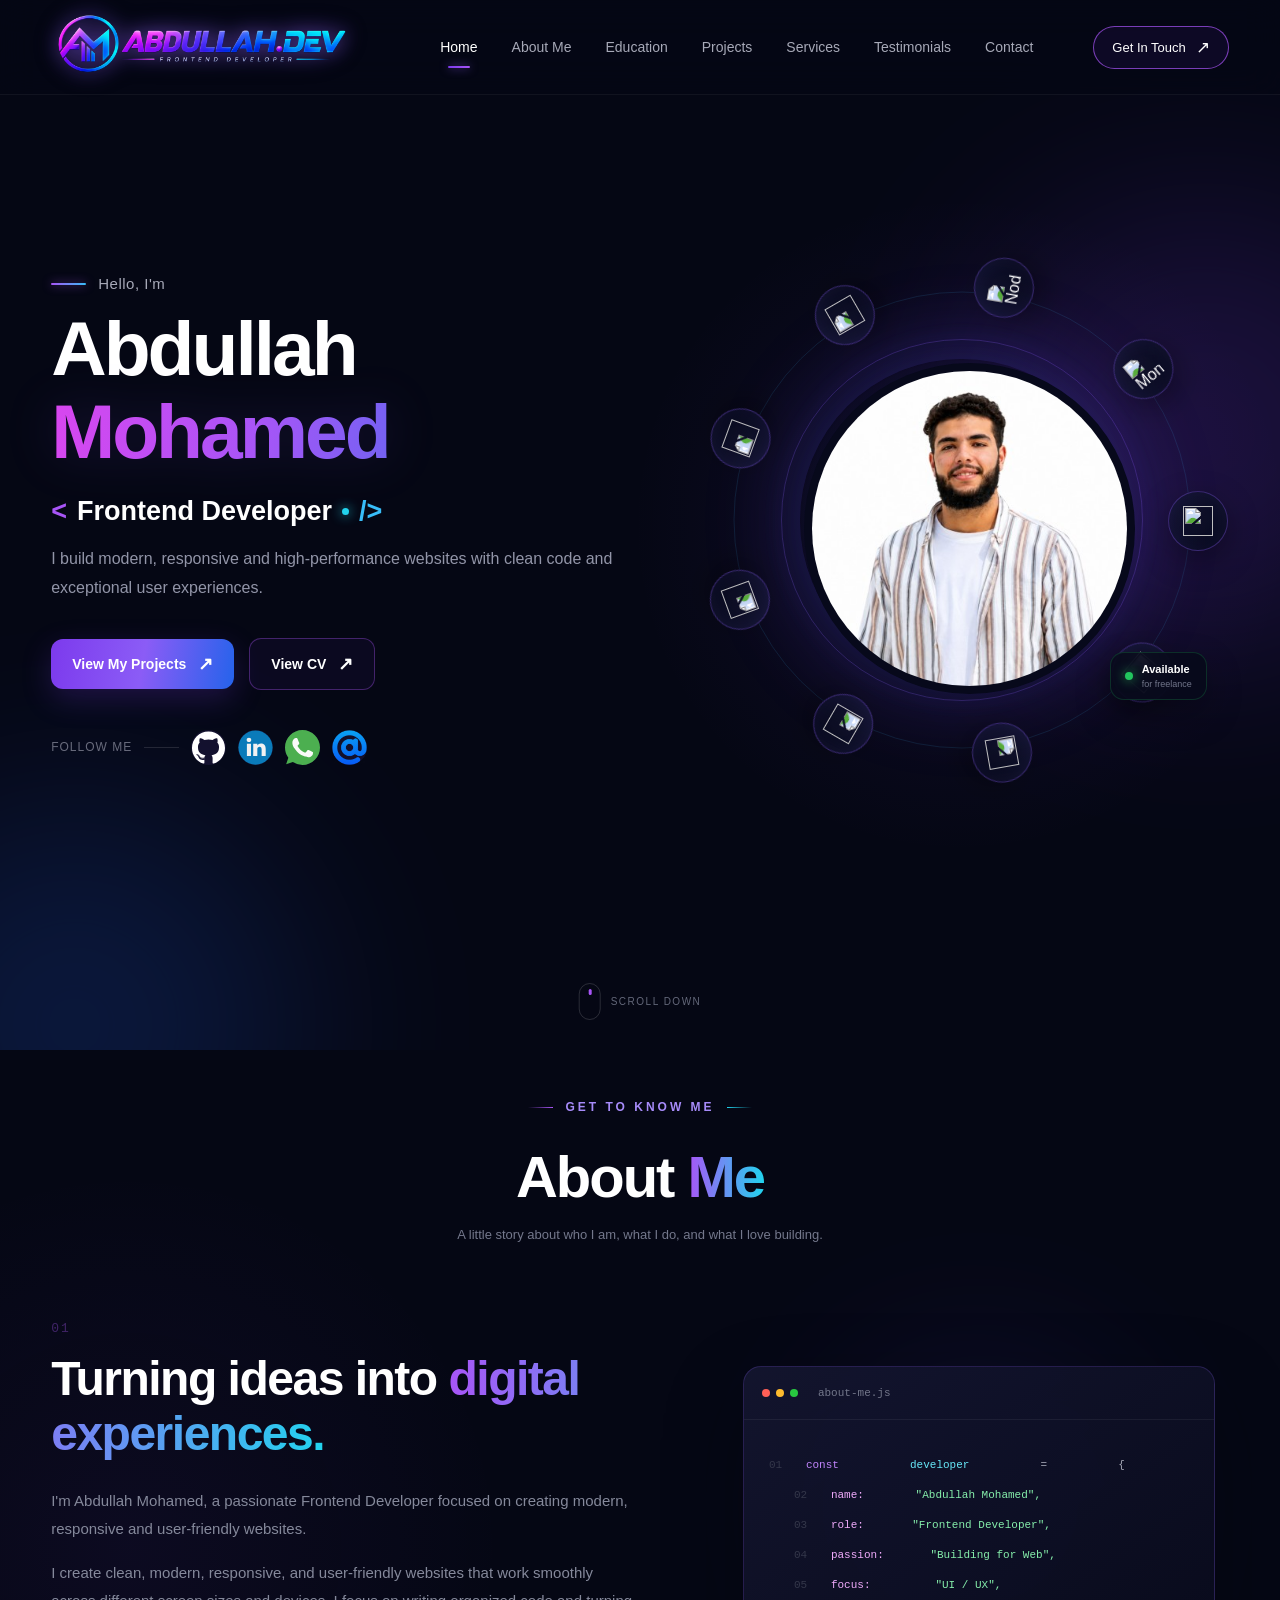
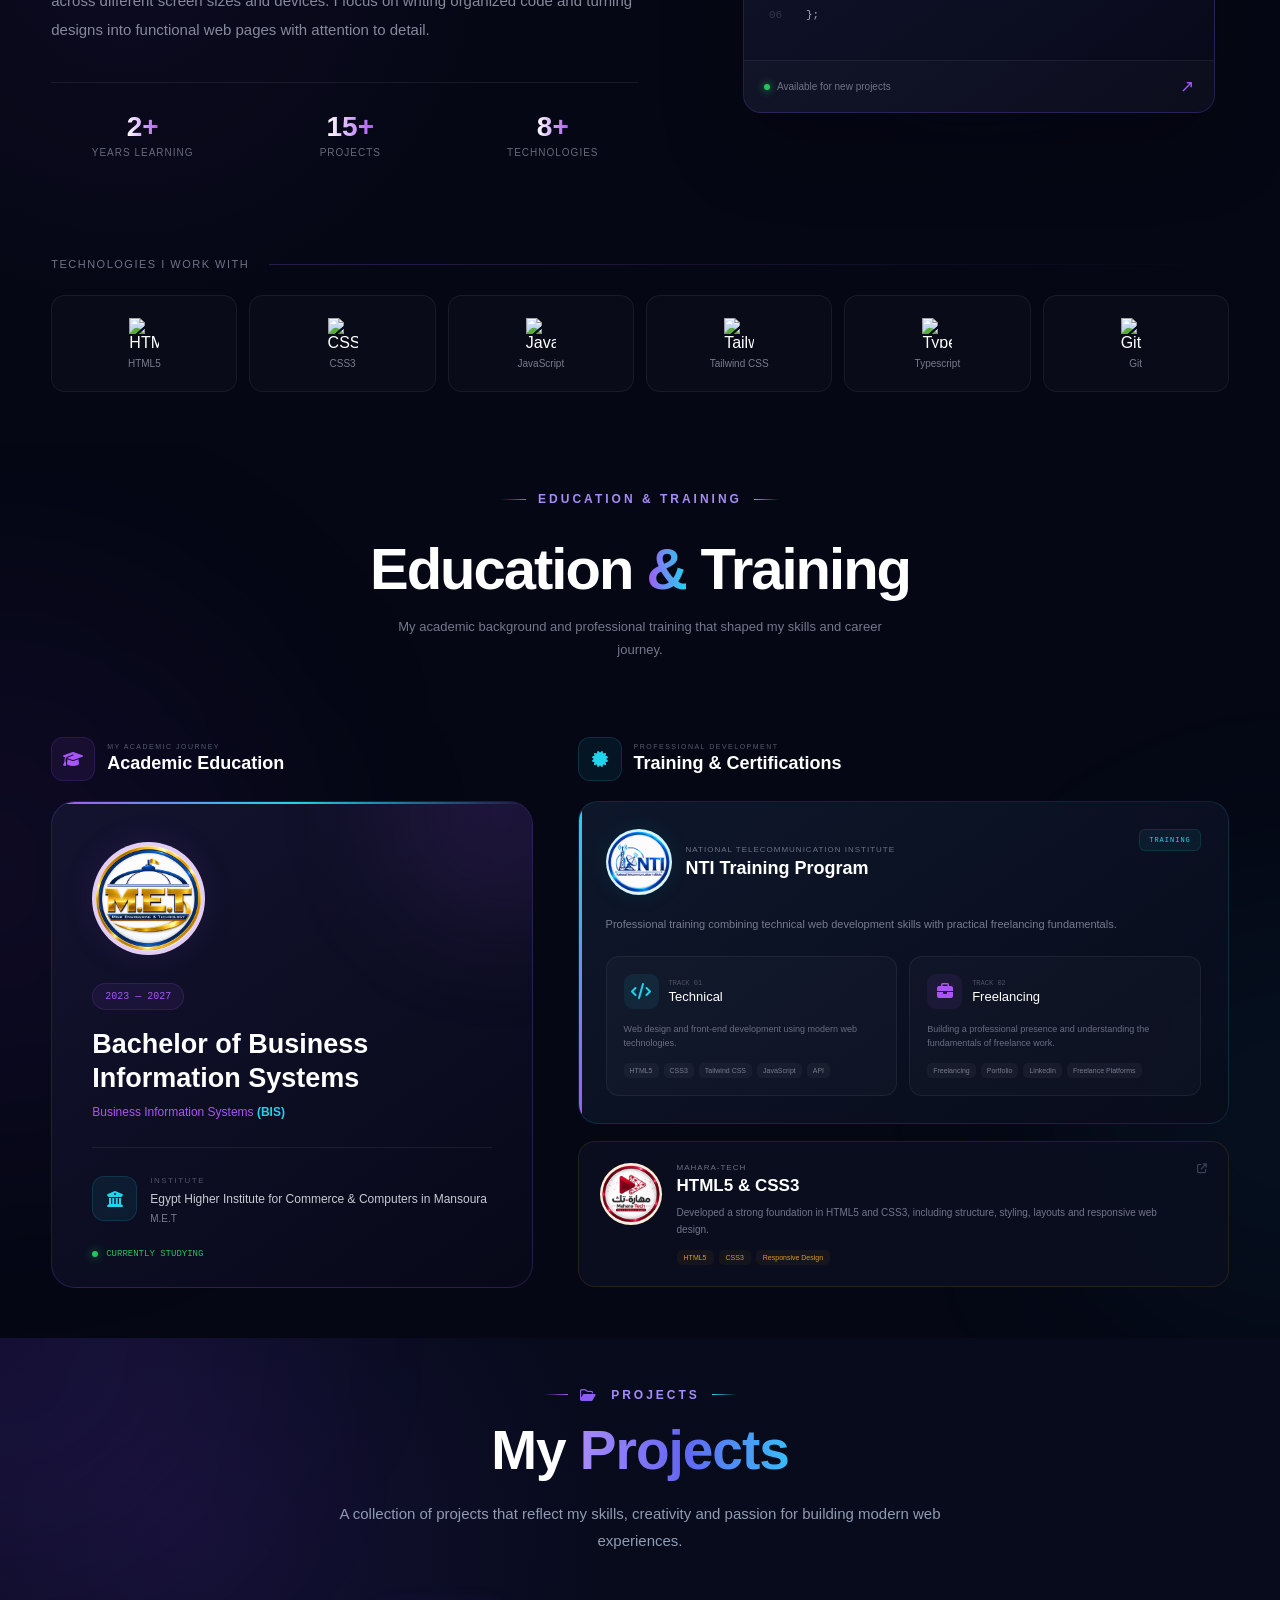
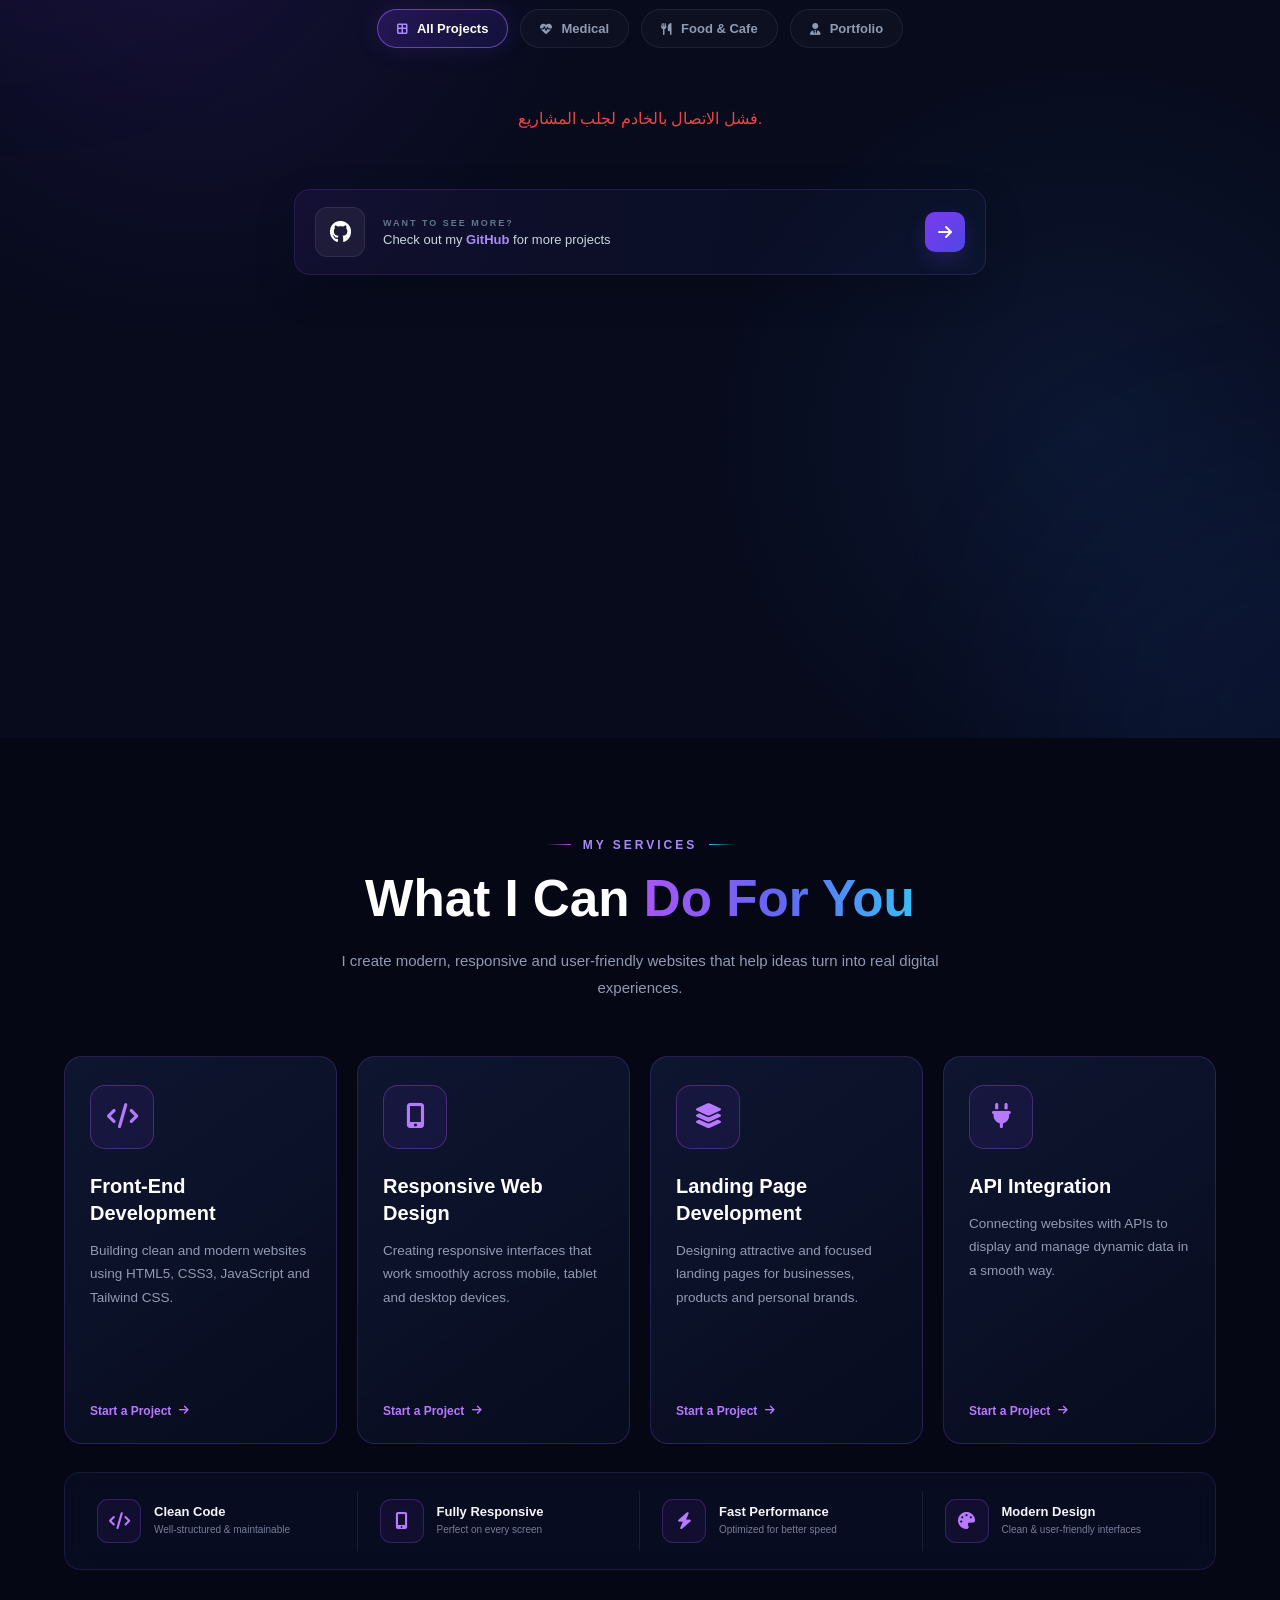
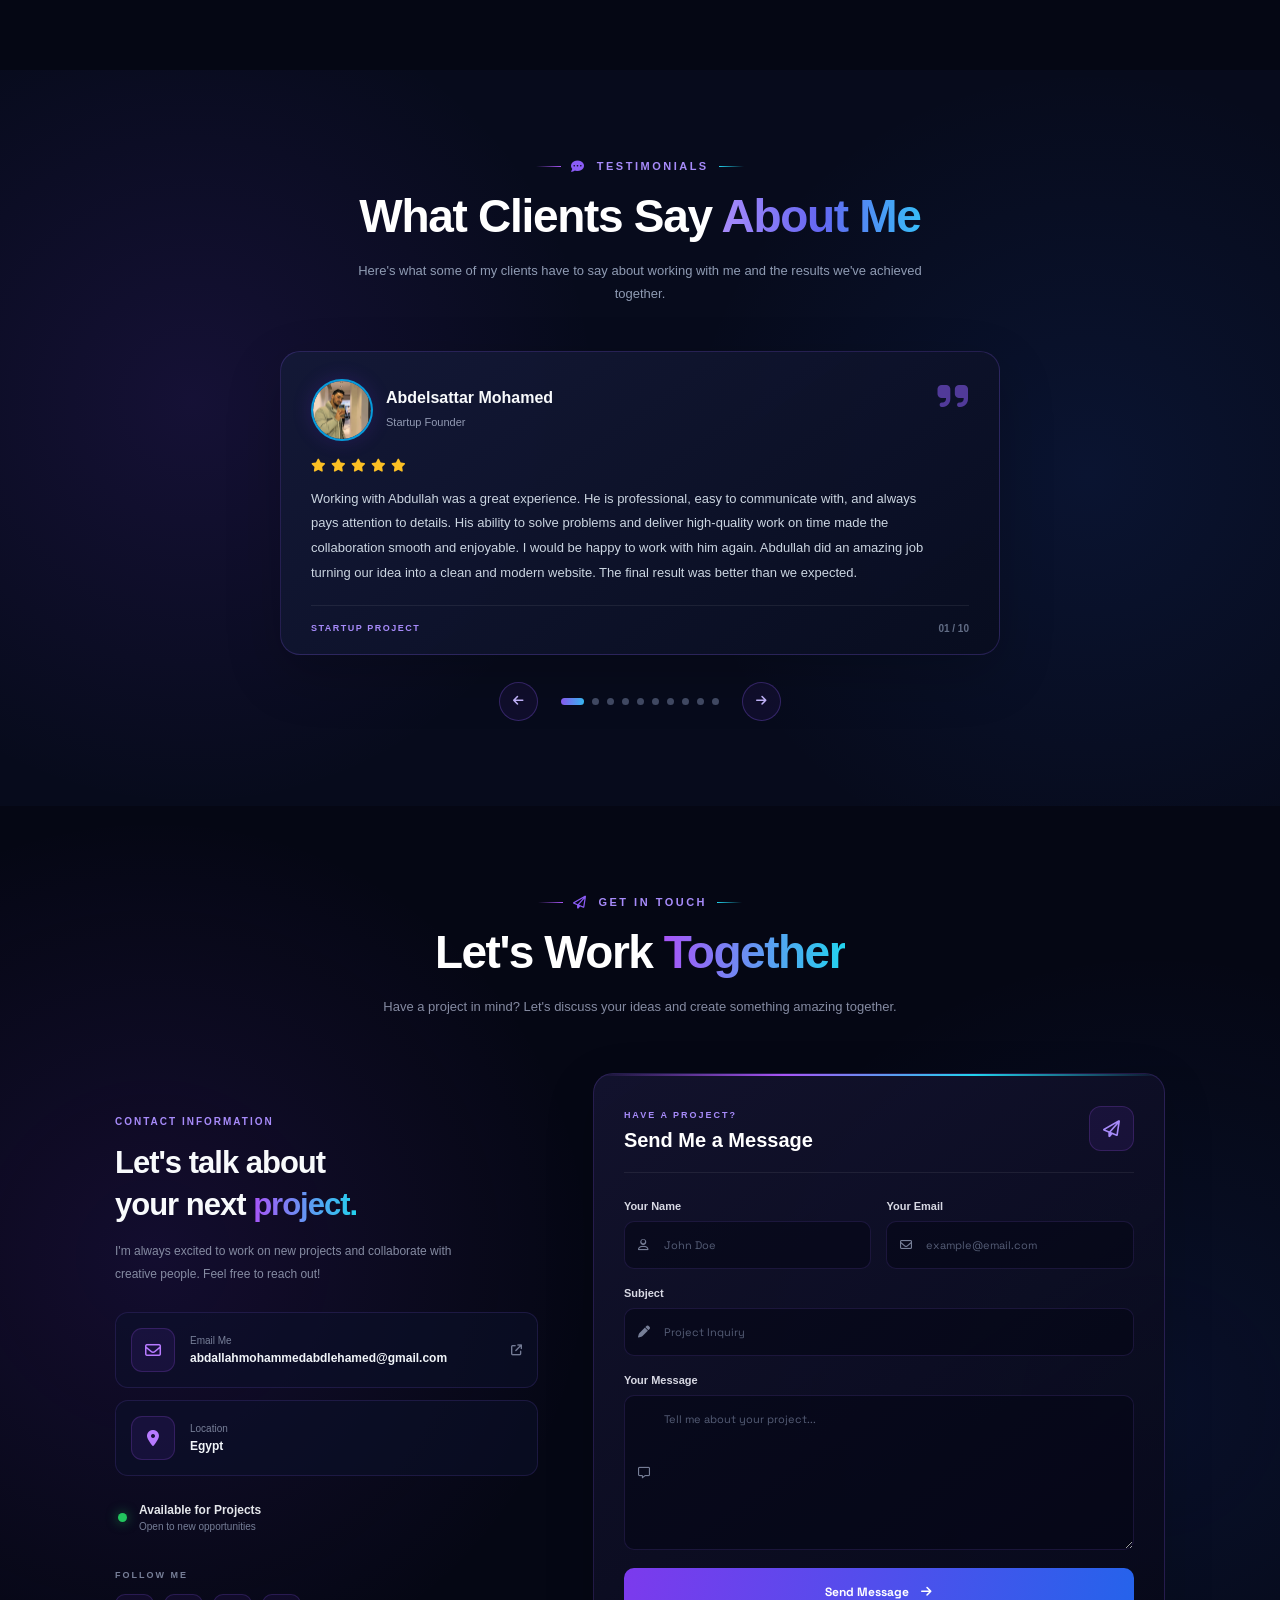
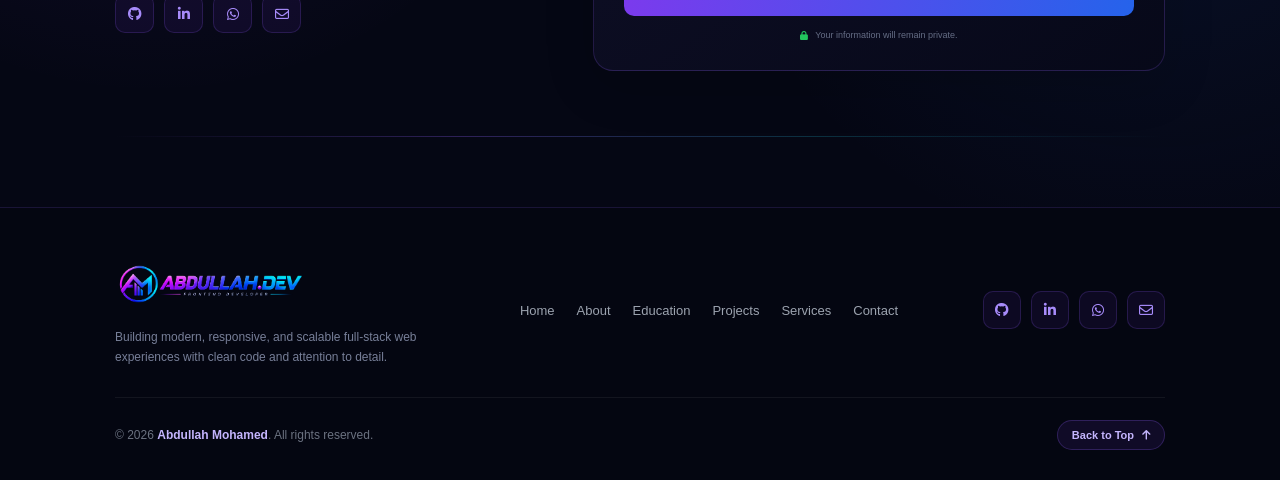
==== commit 8cc6c7bd: "Update testimonials to 10, sync hero avatar, and fix mobile UI" ====
--- a/Frontend/index.html
+++ b/Frontend/index.html
@@ -284,7 +284,7 @@
 
                         <div class="profile-image">
 
-                            <img src="imgs\1786145734252.jpg" alt="Abdullah Mohamed">
+                            <img id="heroProfileImg" src="imgs\1786145734252.jpg" alt="Abdullah Mohamed">
 
                         </div>
 
@@ -1829,6 +1829,166 @@
                         <div class="testimonial-footer">
                             <span>PORTFOLIO PROJECT</span>
                             <span>06 / 06</span>
+                        </div>
+
+                    </article>
+
+
+                    <!-- Card 07 -->
+                    <article class="testimonial-card">
+
+                        <div class="testimonial-top">
+
+                            <div class="client-info">
+                                <div class="client-avatar avatar-green">
+                                    <img src="imgs/clients/Abdelrahman.jpg" alt="Abdelrahman Marasy">
+                                </div>
+
+                                <div>
+                                    <h3>Abdelrahman Marasy</h3>
+                                    <span>Brand Owner</span>
+                                </div>
+                            </div>
+
+                            <i class="fa-solid fa-quote-right quote-icon"></i>
+
+                        </div>
+
+                        <div class="testimonial-stars">
+                            <i class="fa-solid fa-star"></i>
+                            <i class="fa-solid fa-star"></i>
+                            <i class="fa-solid fa-star"></i>
+                            <i class="fa-solid fa-star"></i>
+                            <i class="fa-solid fa-star"></i>
+                        </div>
+
+                        <p class="testimonial-text">
+                            Abdullah built our website with a sleek, modern design and smooth user experience. The interface is fast, responsive on all screens, and gave our brand a strong online presence.
+                        </p>
+
+                        <div class="testimonial-footer">
+                            <span>BRAND WEBSITE</span>
+                            <span>07 / 10</span>
+                        </div>
+
+                    </article>
+
+
+                    <!-- Card 08 -->
+                    <article class="testimonial-card">
+
+                        <div class="testimonial-top">
+
+                            <div class="client-info">
+                                <div class="client-avatar avatar-green">
+                                    <img src="imgs/clients/Abdelaziz.jpg" alt="Abdelaziz Tarek">
+                                </div>
+
+                                <div>
+                                    <h3>Abdelaziz Tarek</h3>
+                                    <span>Operations Manager</span>
+                                </div>
+                            </div>
+
+                            <i class="fa-solid fa-quote-right quote-icon"></i>
+
+                        </div>
+
+                        <div class="testimonial-stars">
+                            <i class="fa-solid fa-star"></i>
+                            <i class="fa-solid fa-star"></i>
+                            <i class="fa-solid fa-star"></i>
+                            <i class="fa-solid fa-star"></i>
+                            <i class="fa-solid fa-star"></i>
+                        </div>
+
+                        <p class="testimonial-text">
+                            Working with Abdullah was seamless from start to finish. He understood our requirements quickly and delivered a clean, well-structured web application right on schedule.
+                        </p>
+
+                        <div class="testimonial-footer">
+                            <span>WEB APPLICATION</span>
+                            <span>08 / 10</span>
+                        </div>
+
+                    </article>
+
+
+                    <!-- Card 09 -->
+                    <article class="testimonial-card">
+
+                        <div class="testimonial-top">
+
+                            <div class="client-info">
+                                <div class="client-avatar avatar-green">
+                                    <img src="imgs/clients/Tarek.jpg" alt="Tarek Nabil">
+                                </div>
+
+                                <div>
+                                    <h3>Tarek Nabil</h3>
+                                    <span>Marketing Director</span>
+                                </div>
+                            </div>
+
+                            <i class="fa-solid fa-quote-right quote-icon"></i>
+
+                        </div>
+
+                        <div class="testimonial-stars">
+                            <i class="fa-solid fa-star"></i>
+                            <i class="fa-solid fa-star"></i>
+                            <i class="fa-solid fa-star"></i>
+                            <i class="fa-solid fa-star"></i>
+                            <i class="fa-solid fa-star"></i>
+                        </div>
+
+                        <p class="testimonial-text">
+                            The landing page Abdullah created exceeded our expectations. Great attention to animations, responsive layouts, and clear communication throughout the entire project.
+                        </p>
+
+                        <div class="testimonial-footer">
+                            <span>LANDING PAGE</span>
+                            <span>09 / 10</span>
+                        </div>
+
+                    </article>
+
+
+                    <!-- Card 10 -->
+                    <article class="testimonial-card">
+
+                        <div class="testimonial-top">
+
+                            <div class="client-info">
+                                <div class="client-avatar avatar-green">
+                                    <img src="imgs/clients/Hassan.jpg" alt="Hassan Adel">
+                                </div>
+
+                                <div>
+                                    <h3>Hassan Adel</h3>
+                                    <span>Tech Entrepreneur</span>
+                                </div>
+                            </div>
+
+                            <i class="fa-solid fa-quote-right quote-icon"></i>
+
+                        </div>
+
+                        <div class="testimonial-stars">
+                            <i class="fa-solid fa-star"></i>
+                            <i class="fa-solid fa-star"></i>
+                            <i class="fa-solid fa-star"></i>
+                            <i class="fa-solid fa-star"></i>
+                            <i class="fa-solid fa-star"></i>
+                        </div>
+
+                        <p class="testimonial-text">
+                            Highly recommended! Abdullah combines strong front-end design skills with solid back-end integration. Everything works smoothly across all devices.
+                        </p>
+
+                        <div class="testimonial-footer">
+                            <span>FULL-STACK WEB APP</span>
+                            <span>10 / 10</span>
                         </div>
 
                     </article>
--- a/Frontend/style.css
+++ b/Frontend/style.css
@@ -255,48 +255,35 @@
 
 
 /* ================================
-   RESPONSIVE
+   NAVBAR RESPONSIVE
 ================================ */
 
-@media (max-width: 900px) {
-
-    .nav-menu {
-        gap: 20px;
-        margin-right: 10px;
-    }
-
-    .nav-link {
-        font-size: 13px;
+@media (max-width: 1024px) {
+
+    .navbar {
+        padding: 14px 0;
+    }
+
+    .nav-container {
+        width: 92%;
+        gap: 12px;
+    }
+
+    .logo span img {
+        width: 220px;
     }
 
     .nav-cta {
         display: none;
     }
-}
-
-
-@media (max-width: 700px) {
-
-    .navbar {
-        padding: 15px 0;
-    }
-
-    .navbar.scrolled {
-        padding: 12px 0;
-    }
-
-    .nav-container {
-        width: 90%;
-    }
-
-    /* Mobile menu */
 
     .nav-menu {
         position: absolute;
         top: calc(100% + 10px);
-        left: 5%;
-        width: 100%;
-        margin: auto;
+        left: 4%;
+        width: 92%;
+        box-sizing: border-box;
+        margin: 0;
         padding: 15px;
         display: flex;
         flex-direction: column;
@@ -306,44 +293,52 @@
         border: 1px solid rgba(168, 85, 247, 0.15);
         border-radius: 18px;
         backdrop-filter: blur(20px);
-        box-shadow:
-            0 20px 50px rgba(0, 0, 0, 0.4);
+        box-shadow: 0 20px 50px rgba(0, 0, 0, 0.4);
         opacity: 0;
         visibility: hidden;
         transform: translateY(-10px);
         transition: all 0.3s ease;
     }
 
-
     .nav-menu.open {
         opacity: 1;
         visibility: visible;
-
         transform: translateY(0);
     }
-
 
     .nav-link {
         width: 100%;
+        box-sizing: border-box;
         padding: 13px 15px;
         border-radius: 10px;
         font-size: 14px;
     }
 
-
     .nav-link:hover,
     .nav-link.active {
         background: rgba(139, 92, 246, 0.1);
     }
 
-
     .nav-link::after {
         display: none;
     }
 
-
     .menu-toggle {
         display: flex;
+        flex-shrink: 0;
+    }
+}
+
+@media (max-width: 480px) {
+
+    .logo span img {
+        width: 180px;
+        max-width: 62vw;
+    }
+
+    .menu-toggle {
+        width: 38px;
+        height: 38px;
     }
 }
 
@@ -846,12 +841,11 @@
     transform: translateY(-3px);
 }
 
-.social-link img {
-
-width: 100%;
-height: 100%;
+.social-link img,
+.social-link svg {
+    width: 100%;
+    height: 100%;
     display: block;
-
     object-fit: cover;
     object-position: center;
 }
@@ -1435,218 +1429,197 @@
 
 @media (max-width: 950px) {
 
+    .hero {
+        padding-top: 125px;
+        padding-bottom: 80px;
+    }
+
     .hero-container {
         grid-template-columns: 1fr;
-
         text-align: center;
-
-        gap: 70px;
-    }
-
+        gap: 60px;
+    }
 
     .hero-content {
         max-width: 700px;
-
         margin: auto;
     }
 
-
-    .hero-greeting {
+    .hero-greeting,
+    .hero-role,
+    .hero-buttons,
+    .hero-social {
         justify-content: center;
     }
-
-
-    .hero-role {
-        justify-content: center;
-    }
-
 
     .hero-description {
         margin: auto;
     }
 
-
-    .hero-buttons {
-        justify-content: center;
-    }
-
-
-    .hero-social {
-        justify-content: center;
-    }
-
-
     .hero-visual {
-        width: 450px;
-        height: 450px;
-    }
-
-
-    .profile-wrapper {
-        width: 280px;
-        height: 280px;
-    }
-
-
-    .orbit-one {
-        width: 350px;
-        height: 350px;
-    }
-
-
-    .orbit-two {
         width: 420px;
         height: 420px;
     }
 
-}
-
+    .orbit-system {
+        width: 390px;
+        height: 390px;
+    }
+
+    .orbit-ring-1 {
+        width: 300px;
+        height: 300px;
+    }
+
+    .orbit-ring-2 {
+        width: 380px;
+        height: 380px;
+    }
+
+    .orbit-tech-1 { transform: rotate(0deg) translateX(195px); }
+    .orbit-tech-2 { transform: rotate(40deg) translateX(195px); }
+    .orbit-tech-3 { transform: rotate(80deg) translateX(195px); }
+    .orbit-tech-4 { transform: rotate(120deg) translateX(195px); }
+    .orbit-tech-5 { transform: rotate(160deg) translateX(195px); }
+    .orbit-tech-6 { transform: rotate(200deg) translateX(195px); }
+    .orbit-tech-7 { transform: rotate(240deg) translateX(195px); }
+    .orbit-tech-8 { transform: rotate(280deg) translateX(195px); }
+    .orbit-tech-9 { transform: rotate(320deg) translateX(195px); }
+
+    .profile-wrapper {
+        width: 250px;
+        height: 250px;
+    }
+
+    .available-badge {
+        right: 10px;
+        bottom: 30px;
+    }
+}
 
 @media (max-width: 600px) {
 
     .hero {
-        padding-top: 110px;
-        padding-bottom: 70px;
-    }
-
+        padding-top: 105px;
+        padding-bottom: 65px;
+    }
 
     .hero-container {
-        width: 90%;
-
-        gap: 50px;
-    }
-
+        width: 92%;
+        gap: 45px;
+    }
 
     .hero-title {
-        font-size: 48px;
-
+        font-size: 44px;
         letter-spacing: -2px;
     }
-
 
     .hero-role {
         font-size: 17px;
-
-        margin-top: 22px;
-    }
-
+        margin-top: 20px;
+    }
 
     .hero-description {
         font-size: 14px;
-
-        line-height: 1.8;
-    }
-
+        line-height: 1.75;
+    }
 
     .hero-buttons {
         flex-direction: column;
-
         width: 100%;
-
-        margin-top: 28px;
-    }
-
+        margin-top: 26px;
+    }
 
     .hero-btn {
         width: 100%;
-
         max-width: 300px;
     }
 
-
     .hero-social {
-        margin-top: 30px;
-        margin-bottom: 40px;
-    }
-
+        gap: 9px;
+        margin-top: 28px;
+        margin-bottom: 20px;
+    }
+
+    .social-line {
+        width: 22px;
+    }
+
+    .social-link {
+        width: 32px;
+        height: 32px;
+        flex-shrink: 0;
+    }
 
     .hero-visual {
-        width: 340px;
-        height: 340px;
-    }
-
-
-    .profile-wrapper {
-        width: 200px;
-        height: 200px;
-    }
-
-
-    .orbit-one {
-        width: 275px;
-        height: 275px;
-    }
-
-
-    .orbit-two {
         width: 320px;
         height: 320px;
     }
 
+    .orbit-system {
+        width: 300px;
+        height: 300px;
+    }
+
+    .orbit-ring-1 {
+        width: 230px;
+        height: 230px;
+    }
+
+    .orbit-ring-2 {
+        width: 290px;
+        height: 290px;
+    }
+
+    .orbit-tech-1 { transform: rotate(0deg) translateX(150px); }
+    .orbit-tech-2 { transform: rotate(40deg) translateX(150px); }
+    .orbit-tech-3 { transform: rotate(80deg) translateX(150px); }
+    .orbit-tech-4 { transform: rotate(120deg) translateX(150px); }
+    .orbit-tech-5 { transform: rotate(160deg) translateX(150px); }
+    .orbit-tech-6 { transform: rotate(200deg) translateX(150px); }
+    .orbit-tech-7 { transform: rotate(240deg) translateX(150px); }
+    .orbit-tech-8 { transform: rotate(280deg) translateX(150px); }
+    .orbit-tech-9 { transform: rotate(320deg) translateX(150px); }
 
     .tech-icon {
-        width: 43px;
-        height: 43px;
-        border-radius: 12px;
-        font-size: 8px;
-    }
-
-    .tech-html {
-        top: 25px;
-        left: 40px;
-    }
-
-    .tech-css {
-        top: 20px;
-        right: 45px;
-    }
-
-    .tech-js {
+        width: 42px;
+        height: 42px;
+        top: -21px;
+        left: -21px;
+    }
+
+    .tech-icon span img {
+        width: 22px;
+        height: 22px;
+    }
+
+    .profile-wrapper {
+        width: 190px;
+        height: 190px;
+    }
+
+    .available-badge {
         right: 0;
-        top: 145px;
-    }
-
-    .tech-bootstrap {
-        right: 35px;
-        bottom: 25px;
-    }
-
-    .tech-git {
-        bottom: 5px;
-        left: 145px;
-    }
-
-    .tech-sass {
-        left: 0;
-        top: 150px;
-    }
-
-    .available-badge {
-        right: -15px;
-        bottom: 45px;
-        padding: 8px 10px;
+        bottom: 20px;
+        padding: 7px 10px;
     }
 
     .scroll-indicator {
         display: none;
     }
-
-}
-
+}
 
 @media (max-width: 380px) {
 
     .hero-title {
-        font-size: 42px;
-    }
-
+        font-size: 38px;
+    }
 
     .hero-visual {
         transform: scale(0.9);
-        margin-top: -20px;
-        margin-bottom: -20px;
-    }
-
+        margin-top: -15px;
+        margin-bottom: -15px;
+    }
 }
 
 
@@ -5777,6 +5750,7 @@
     width: 100%;
     height: 100%;
     object-fit: cover;
+    object-position: center top;
     display: block;
     border-radius: 50%;
 }
@@ -5958,9 +5932,12 @@
         border-radius: 16px;
     }
 
-    .client-avatar {
+   .client-avatar {
         width: 46px;
         height: 46px;
+        min-width: 46px;
+        min-height: 46px;
+        flex-shrink: 0;
         font-size: 12px;
     }
 
